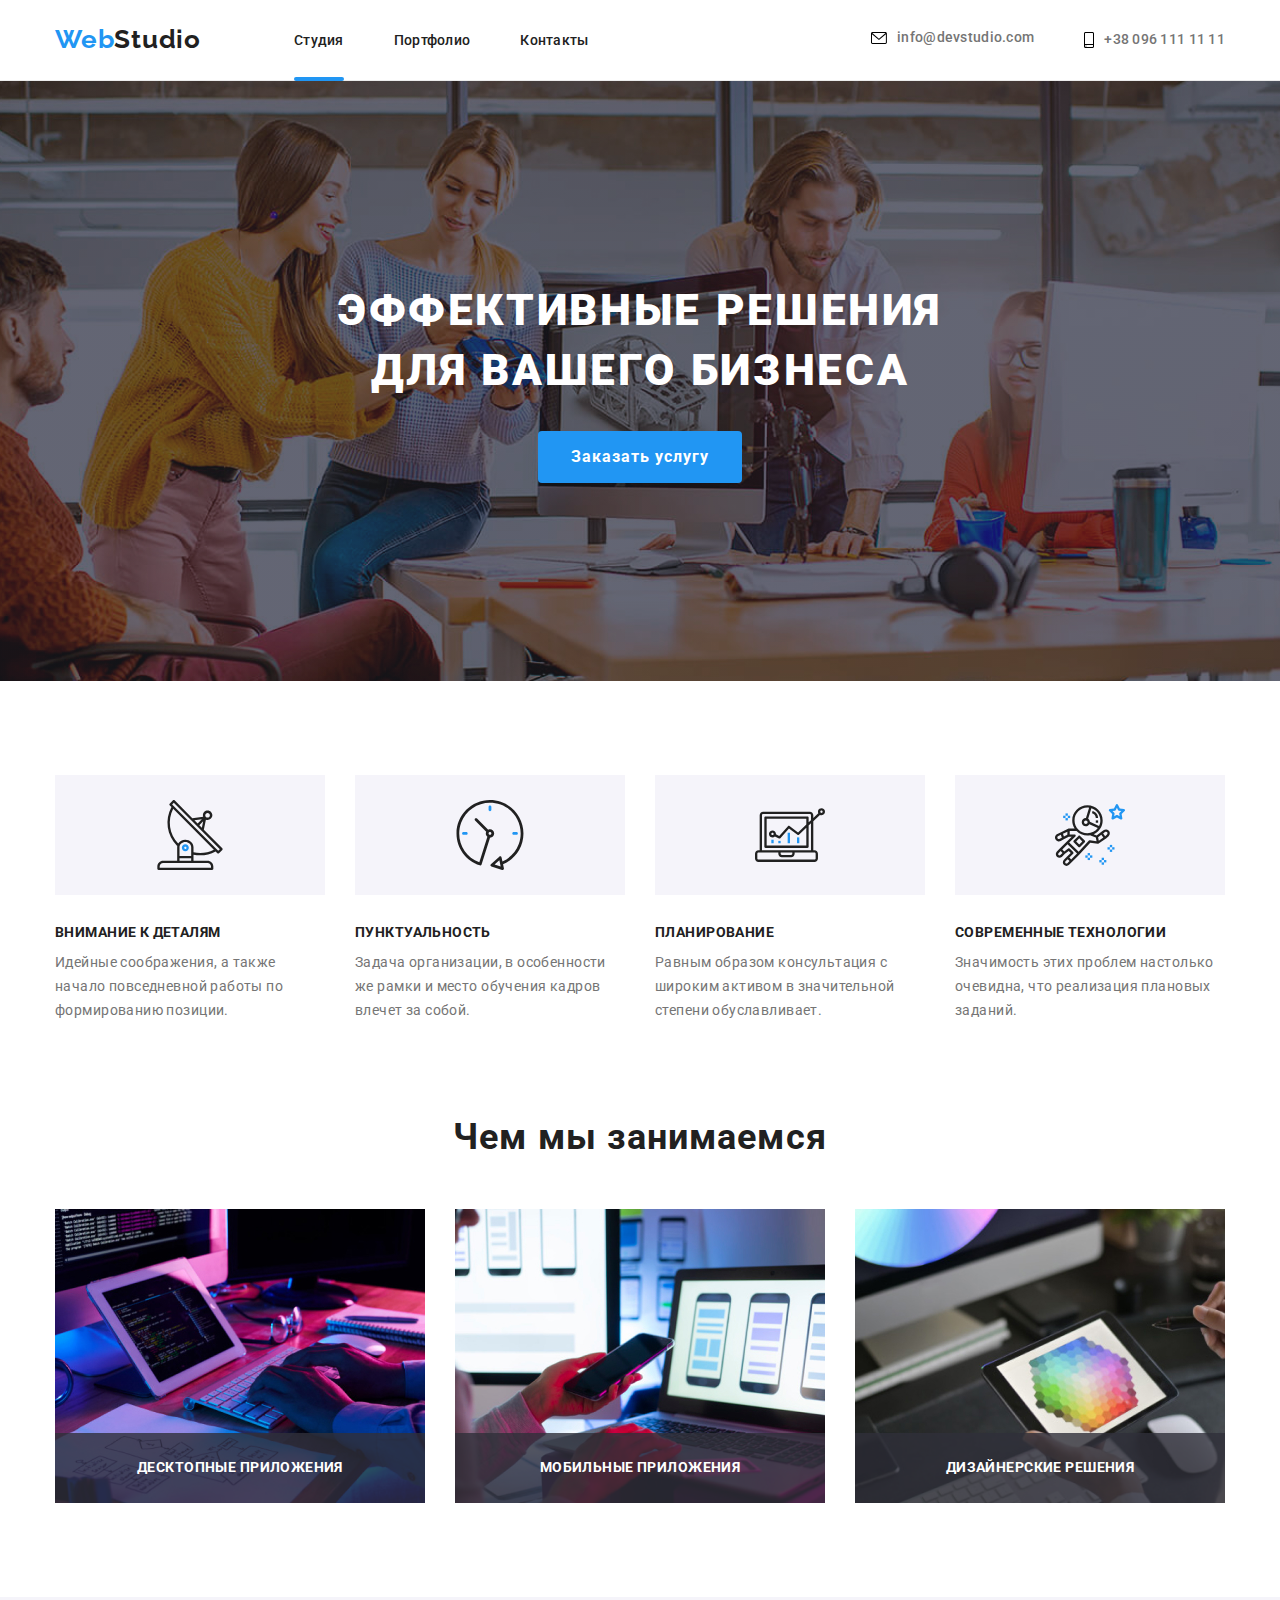
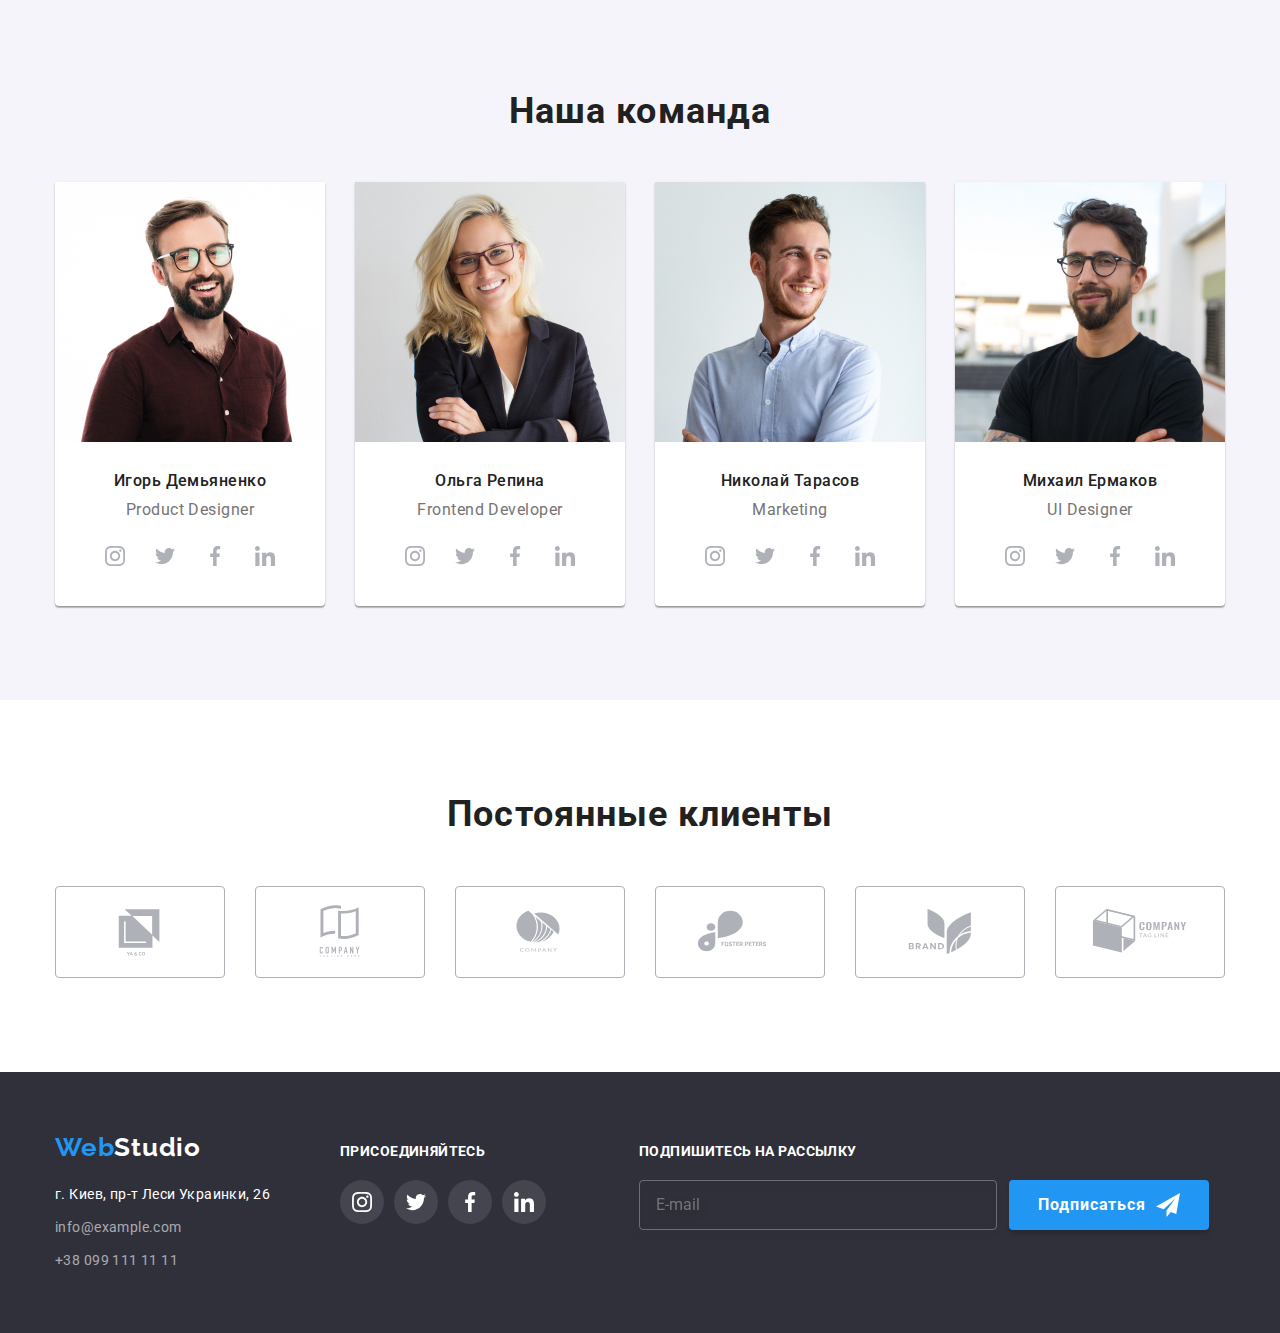
==== index.html @ 2f697191 "Add files via upload" ====
<!DOCTYPE html>
<html lang="ru">

<head>
    <meta charset="UTF-8">
    <title>Студия</title>
    <link rel="preconnect" href="https://fonts.googleapis.com">
    <link rel="preconnect" href="https://fonts.gstatic.com" crossorigin>
    <link
        href="https://fonts.googleapis.com/css2?family=Raleway:wght@700&family=Roboto:wght@400;500;700;900&display=swap"
        rel="stylesheet">
    <link rel="stylesheet" href="https://cdnjs.cloudflare.com/ajax/libs/modern-normalize/1.1.0/modern-normalize.css"
        integrity="sha512-Y0MM+V6ymRKN2zStTqzQ227DWhhp4Mzdo6gnlRnuaNCbc+YN/ZH0sBCLTM4M0oSy9c9VKiCvd4Jk44aCLrNS5Q=="
        crossorigin="anonymous" referrerpolicy="no-referrer" />
    <!-- <link rel="stylesheet" href="./css/styles.css"> -->
    <link rel="stylesheet" href="./css/main.min.css">
</head>

<body>
    <header class="header">
        <div class="container container-nav">
            <nav class="navigation">
                <a href="./index.html" lang="en" class="logo navigation__logo link"><span
                        class="logo">Web</span>Studio</a>
                <ul class="navigation__list list">
                    <li class="navigation__item"><a href="./index.html" class="navigation__link current link">Студия</a>
                    </li>
                    <li class="navigation__item"><a href="./portfolio.html" class="navigation__link link">Портфолио</a>
                    </li>
                    <li class="navigation__item"><a href="" class="navigation__link link">Контакты</a></li>
                </ul>
            </nav>
            <ul class="contacts  list">
                <li class="contacts__item"><a href="maito:info@devstudio.com" class="contacts__link link"> <svg
                            class="contacts__icon-svg" width="16" height="12">
                            <use href="./images/symbol-defs.svg#icon-envelope-hover"></use>
                        </svg>info@devstudio.com</a></li>
                <li class="contacts__item"><a href="tel:+380961111111" class="contacts__link link"> <svg
                            class="contacts__icon-svg" width="10" height="16">
                            <use href="./images/symbol-defs.svg#icon-smartphone"></use>
                        </svg>+38 096 111 11 11</a>
                </li>
            </ul>
        </div>
    </header>
    <main>
        <section class="hero">
            <div class="container">
                <h1 class="hero__title">Эффективные решения<br>для вашего бизнеса</h1>
                <button type="button" class="button hero__button" data-modal-open>Заказать услугу</button>
            </div>
        </section>

        <section class="advanteges">
            <div class="container">
                <ul class="advanteges__list list">
                    <li class="advanteges__item">
                        <div class="advanteges__logo logo"><svg class="advanteges-logo-svg" width="70" heigth="70">
                                <use href="./images/symbol-defs.svg#icon-antenna-1"></use>
                            </svg></div>
                        <h3 class="advanteges__title title">Внимание к деталям</h3>
                        <p class="advanteges__text text"> Идейные соображения, а также начало повседневной работы по
                            формированию
                            позиции.
                        </p>
                    </li>
                    <li class="advanteges-item">
                        <div class="advanteges__logo logo"><svg class="advanteges-logo-svg" width="70" heigth="70">
                                <use href="./images/symbol-defs.svg#icon-clock-1"></use>
                            </svg></div>
                        <h3 class="advanteges__title title">Пунктуальность</h3>
                        <p class="advanteges__text text"> Задача организации, в особенности же рамки и место обучения
                            кадров
                            влечет за собой.
                        </p>
                    </li>
                    <li class="advanteges__item">
                        <div class="advanteges__logo"><svg class="advanteges-logo-svg" width="70" heigth="70">
                                <use href="./images/symbol-defs.svg#icon-diagram-1"></use>
                            </svg></div>
                        <h3 class="advanteges__title title">Планирование</h3>
                        <p class="advanteges__text text"> Равным образом консультация с широким активом в значительной
                            степени
                            обуславливает.
                        </p>
                    </li>
                    <li class="advanteges__item">
                        <div class="advanteges__logo"><svg class="advanteges-logo-svg" width="70" heigth="70">
                                <use href="./images/symbol-defs.svg#icon-astronaut-1"></use>
                            </svg></div>
                        <h3 class="advanteges__title title">Современные технологии</h3>
                        <p class="advanteges__text text"> Значимость этих проблем настолько очевидна, что реализация
                            плановых
                            заданий.
                        </p>
                    </li>
                </ul>
            </div>
        </section>
        <section class="working">
            <div class="container">
                <h2 class="working__title">Чем мы занимаемся</h2>
                <ul class="working__list">
                    <li class="working__item list">
                        <div class="working__anim"><img src="./images/img1.jpg" alt="печать алгоритма" width="370">
                            <p class="working__text">ДЕСКТОПНЫЕ ПРИЛОЖЕНИЯ</p>
                        </div>
                    </li>
                    <li class="working__item list">
                        <div class="working__anim"><img src="./images/img2.jpg" alt="телефон и ноутбук" width="370">
                            <p class="working__text">МОБИЛЬНЫЕ ПРИЛОЖЕНИЯ</p>
                        </div>
                    </li>
                    <li class="working__item list">
                        <div class="working__anim"><img src="./images/img3.jpg" alt="галерея цветов на планшете"
                                width="370">
                            <p class="working__text">ДИЗАЙНЕРСКИЕ РЕШЕНИЯ</p>
                        </div>
                    </li>
                </ul>
            </div>
        </section>
        <section class="team">
            <div class="container">
                <h2 class="team__main">Наша команда</h2>
                <ul class="team__list list">
                    <li class="team__item">
                        <img src="./images/img4.jpg" alt="Игорь Демьяненко" width="270">
                        <div class="description">
                            <h3 class="description__title">Игорь Демьяненко</h3>
                            <p class="description__text">Product Designer</p>
                            <ul class="description__soc list">
                                <li class="description__item"><a href="" class="description__link link">
                                        <svg class="description__icon" width="20" height="20">
                                            <use href="./images/symbol-defs.svg#icon-instagram"></use>
                                        </svg>
                                    </a></li>
                                <li class="description__item"><a href="" class="description__link link">
                                        <svg class="description__icon" width="20" height="20">
                                            <use href="./images/symbol-defs.svg#icon-twitter">
                                            </use>
                                        </svg></a></li>
                                <li class="description__item"><a href="" class="description__link link">
                                        <svg class="description__icon" width="20" height="20">
                                            <use href="./images/symbol-defs.svg#icon-facebook">
                                            </use>
                                        </svg></a></li>
                                <li class="description__item"><a href="" class="description__link link">
                                        <svg class="description__icon" width="20" height="20">
                                            <use href="./images/symbol-defs.svg#icon-linkedin">
                                            </use>
                                        </svg></a></li>
                            </ul>
                        </div>
                    </li>
                    <li class="team__item">
                        <img src="./images/img5.jpg" alt="Ольга Репина" width="270">
                        <div class="description">
                            <h3 class="description__title">Ольга Репина</h3>
                            <p class="description__text">Frontend Developer</p>
                            <ul class="description__soc list">
                                <li class="description__item"><a href="" class="description__link link">
                                        <svg class="description__icon" width="20" height="20">
                                            <use href="./images/symbol-defs.svg#icon-instagram"></use>
                                        </svg>
                                    </a></li>
                                <li class="description__item"><a href="" class="description__link link">
                                        <svg class="description__icon" width="20" height="20">
                                            <use href="./images/symbol-defs.svg#icon-twitter">
                                            </use>
                                        </svg></a></li>
                                <li class="description__item"><a href="" class="description__link link">
                                        <svg class="description__icon" width="20" height="20">
                                            <use href="./images/symbol-defs.svg#icon-facebook">
                                            </use>
                                        </svg></a></li>
                                <li class="description__item"><a href="" class="description__link link">
                                        <svg class="description__icon" width="20" height="20">
                                            <use href="./images/symbol-defs.svg#icon-linkedin">
                                            </use>
                                        </svg></a></li>
                            </ul>
                        </div>
                    </li>
                    <li class="team__item">
                        <img src="./images/img6.jpg" alt="Николай Тарасов" width="270">
                        <div class="description">
                            <h3 class="description__title">Николай Тарасов</h3>
                            <p class="description__text">Marketing</p>
                            <ul class="description__soc list">
                                <li class="description__item"><a href="" class="description__link link">
                                        <svg class="description__icon" width="20" height="20">
                                            <use href="./images/symbol-defs.svg#icon-instagram"></use>
                                        </svg>
                                    </a></li>
                                <li class="description__item"><a href="" class="description__link link">
                                        <svg class="description__icon" width="20" height="20">
                                            <use href="./images/symbol-defs.svg#icon-twitter">
                                            </use>
                                        </svg></a></li>
                                <li class="description__item"><a href="" class="description__link link">
                                        <svg class="description__icon" width="20" height="20">
                                            <use href="./images/symbol-defs.svg#icon-facebook">
                                            </use>
                                        </svg></a></li>
                                <li class="description__item"><a href="" class="description__link link">
                                        <svg class="description__icon" width="20" height="20">
                                            <use href="./images/symbol-defs.svg#icon-linkedin">
                                            </use>
                                        </svg></a></li>
                            </ul>
                        </div>
                    </li>
                    <li class="team__item">
                        <img src="./images/img7.jpg" alt="Мизаил Ермаков" width="270">
                        <div class="description">
                            <h3 class="description__title">Михаил Ермаков</h3>
                            <p class="description__text">UI Designer</p>
                            <ul class="description__soc list">
                                <li class="description__item"><a href="" class="description__link link">
                                        <svg class="description__icon" width="20" height="20">
                                            <use href="./images/symbol-defs.svg#icon-instagram"></use>
                                        </svg>
                                    </a></li>
                                <li class="description__item"><a href="" class="description__link link">
                                        <svg class="description__icon" width="20" height="20">
                                            <use href="./images/symbol-defs.svg#icon-twitter">
                                            </use>
                                        </svg></a></li>
                                <li class="description__item"><a href="" class="description__link link">
                                        <svg class="description__icon" width="20" height="20">
                                            <use href="./images/symbol-defs.svg#icon-facebook">
                                            </use>
                                        </svg></a></li>
                                <li class="description__item"><a href="" class="description__link link">
                                        <svg class="description__icon" width="20" height="20">
                                            <use href="./images/symbol-defs.svg#icon-linkedin">
                                            </use>
                                        </svg></a></li>
                            </ul>
                    </li>
            </div>
            </ul>
            </div>
        </section>
        <section class="customers">
            <div class="container">
                <h2 class="customers-title">Постоянные клиенты</h2>
                <ul class="customers-list list">
                    <li class="customers-item"><a href="" class="customers-item-link link"><svg class="customers-logo"
                                width="106" height="60">
                                <use href="./images/symbol-defs.svg#icon-Logo-1"></use>
                            </svg> </a></li>
                    <li class="customers-item"><a href="" class="customers-item-link link"><svg class="customers-logo"
                                width="106" height="60">
                                <use href="./images/symbol-defs.svg#icon-Logo-2"></use>
                            </svg> </a></li>
                    <li class="customers-item"><a href="" class="customers-item-link link"><svg class="customers-logo"
                                width="106" height="60">
                                <use href="./images/symbol-defs.svg#icon-Logo-3"></use>
                            </svg> </a></li>
                    <li class="customers-item"><a href="" class="customers-item-link link"><svg class="customers-logo"
                                width="106" height="60">
                                <use href="./images/symbol-defs.svg#icon-Logo-4"></use>
                            </svg> </a></li>
                    <li class="customers-item"><a href="" class="customers-item-link link"><svg class="customers-logo"
                                width="106" height="60">
                                <use href="./images/symbol-defs.svg#icon-Logo-5"></use>
                            </svg> </a></li>
                    <li class="customers-item"><a href="" class="customers-item-link link"><svg class="customers-logo"
                                width="106" height="60">
                                <use href="./images/symbol-defs.svg#icon-Logo-6"></use>
                            </svg> </a></li>
                </ul>
            </div>

        </section>
    </main>

    <footer class="footer">
        <div class="container footer-display">
            <div><a href="./index.html" lang="en" class="footer-logo link"><span class="logo">Web</span>Studio</a>
                <address class="footer-adress">
                    <ul class="footer-list list">
                        <li class="footer-item">
                            <a href="https://goo.gl/maps/1Njmv294i6witmMh8" target="_blank" class="footer-map link">г.
                                Киев,
                                пр-т
                                Леси Украинки, 26</a>
                        </li>
                        <li class="footer-item">
                            <a href="maito:info@example.com" class="footer-link link">info@example.com</a>
                        </li>
                        <li class="footer-item">
                            <a href="tel:+380991111111" class="footer-link link">+38 099 111 11 11</a>
                        </li>
                    </ul>
                </address>
            </div>
            <div class="footer-join-soc">
                <h2 class="footer-title">ПРИСОЕДИНЯЙТЕСЬ</h2>
                <ul class="footer-soc list">
                    <li class="footer-soc-item"><a href="" class="footer-soc-link link">
                            <svg class="footer-soc-icon" width="20" height="20">
                                <use href="./images/symbol-defs.svg#icon-instagram"></use>
                            </svg>
                        </a></li>
                    <li class="footer-soc-item"><a href="" class="footer-soc-link link">
                            <svg class="footer-soc-icon" width="20" height="20">
                                <use href="./images/symbol-defs.svg#icon-twitter">
                                </use>
                            </svg></a></li>
                    <li class="footer-soc-item"><a href="" class="footer-soc-link link">
                            <svg class="footer-soc-icon" width="20" height="20">
                                <use href="./images/symbol-defs.svg#icon-facebook">
                                </use>
                            </svg></a></li>
                    <li class="footer-soc-item"><a href="" class="footer-soc-link link">
                            <svg class="footer-soc-icon" width="20" height="20">
                                <use href="./images/symbol-defs.svg#icon-linkedin">
                                </use>
                            </svg></a></li>
                </ul>
            </div>

            <div class="mailinglist">
                <h2 class="mailinglist-title">Подпишитесь на рассылку</h2>
                <div class="mailinglist-form"><input type="text" name="email" class="mailinglist-email"
                        placeholder="E-mail" placeholder>
                    <button type="button" class="button-signin">Подписаться<span
                            class="mailinglist-svg"></span></button>
                </div>
            </div>
        </div>
    </footer>
    <div class="backdrop is-hidden" data-modal>
        <div class="modal">
            <button type="button" class="modal-btn" data-modal-close><svg class="close-svg" wigth="11" height="11">
                    <use href="./images/symbol-defs.svg#icon-close-button-x"></use>
                </svg></button>
            <p class="modal-title">Оставьте свои данные, мы вам перезвоним</p>
            <form class="modal-form">
                <div class="form-field"><label for=""><span class="input-title">Имя</span>
                    </label>
                    <div class="input-wrap">
                        <input type="text" class="form-input" name="user-name" required>
                        <svg class="form-svg" width="18" height="18">
                            <use href="./images/symbol-defs.svg#icon-person-black-18dp-1"></use>
                        </svg>
                    </div>
                </div>
                <div class="form-field"><label for=""><span class="input-title">Телефон</span></label>
                    <div class="input-wrap"><input type="tel" class="form-input" name="user-tel" required>
                        <svg class="form-svg" width="18" height="18">
                            <use href="./images/symbol-defs.svg#icon-phone-black-18dp-1"></use>
                        </svg>
                    </div>
                </div>
                <div class="form-field"><label for=""><span class="input-title">Почта</span></label>
                    <div class="input-wrap">
                        <input type="email" class="form-input" name="user-email" required>
                        <svg class="form-svg" width="18" height="18">
                            <use href="./images/symbol-defs.svg#icon-email-black-18dp-1"></use>
                        </svg>
                    </div>
                </div>
                <div class="form-field">
                    <label for="user-comment"><span class="input-title">Комментарии</span></label>
                    <textarea name="user-comment" id="user-comment" rows="5" class="modal-comment"
                        placeholder="Введите текст"></textarea>
                </div>
                <div class="form-field">
                    <input type="checkbox" name="user-policy" value="true" class="form-policy visually-hidden"
                        id="user-policy">
                    <label for="user-policy" class="check-text">
                        <span><svg class="policy-svg" width="11" height="8">
                                <use href="./images/symbol-defs.svg#icon-Vector-1"></use>
                            </svg></span>
                        Соглашаюсь с рассылкой и принимаю <a href="" class="policy-link">Условия договора </a>

                    </label>

                </div>
                <button type="submit" class="button-send">Отправить</button>
            </form>
        </div>
    </div>
    <script src="./js/modal.js"></script>
</body>

</html>
---- css/main.min.css ----
:root{--primary-text-color: #757575;--title-text-color: #212121;--accent-text-color: #2196F3}*{box-sizing:border-box}h1,h2,h3,h4,h5,h6,ul,li,p{margin:0;padding-left:0}img{max-width:100%;display:block}body{color:var(--primary-text-color);background-color:#fff;font-family:"Roboto",sans-serif}.container{width:100%;margin-right:auto;margin-left:auto;padding-left:15px;padding-right:15px}@media screen and (min-width: 480px){.container{width:480px}}@media screen and (min-width: 768px){.container{width:768px}}@media screen and (min-width: 1200px){.container{width:1200px}}.container-nav{display:flex;align-items:center;height:80px}.visually-hidden{position:absolute;white-space:nowrap;width:1px;height:1px;overflow:hidden;border:0;padding:0;clip:rect(0 0 0 0);-webkit-clip-path:inset(50%);clip-path:inset(50%);margin:-1px}.list{list-style:none}.link{text-decoration:none}.logo{color:var(--accent-text-color)}.header{border-bottom:1px solid #ececec}.navigation{display:flex}.navigation__logo{color:var(--title-text-color);font-family:"Raleway";font-style:normal;font-weight:700;font-size:26px;line-height:1,19;letter-spacing:.03em;margin-right:93px}.navigation__list{display:flex;align-items:center;gap:50px}.navigation__link{color:var(--title-text-color);font-style:"Roboto";font-weight:500;font-size:14px;line-height:1.14;letter-spacing:.02em;transition:color 250ms cubic-bezier(0.4, 0, 0.2, 1);position:relative}.navigation__link::after{content:"";position:absolute;width:100%;height:4px;border-radius:2px;background-color:var(--accent-text-color);top:45px;display:block;opacity:0}.navigation__link.current::after{content:"";position:absolute;width:100%;height:4px;border-radius:2px;background-color:var(--accent-text-color);top:45px;display:block;opacity:1}.navigation__link:hover::after{opacity:1}.navigation__link:hover,.navigation__link:focus{color:var(--accent-text-color)}.contacts__link{color:var(--primary-text-color);font-weight:500;font-size:14px;line-height:1.14px;letter-spacing:.02em;display:flex;align-items:center;transition:color 250ms cubic-bezier(0.4, 0, 0.2, 1)}.contacts__link:hover,.contacts__link:focus{color:var(--accent-text-color)}.contacts__link:hover .contacts__icon-svg,.contacts__link:focus .contacts__icon-svg{fill:var(--accent-text-color)}.contacts{display:flex;margin-left:auto;gap:50px}.contacts__icon-svg{margin-right:10px;transition:fill 250ms cubic-bezier(0.4, 0, 0.2, 1)}.contacts__icon-svg:hover,.contacts__icon-svg:focus{fill:var(--accent-text-color)}.hero{background-color:#2f303a;height:600px;padding-top:200px;background-image:linear-gradient(rgba(47, 48, 58, 0.4), rgba(47, 48, 58, 0.4)),url(../images/hero-bg.jpg);background-repeat:no-repeat;background-position:center;background-size:cover;max-width:1600px;margin:0 auto}.hero__title{color:#fff;font-weight:900;font-size:44px;line-height:1.36;text-align:center;letter-spacing:.06em;text-transform:uppercase}.hero__button{font-family:"Roboto";cursor:pointer;color:#fff;background-color:var(--accent-text-color);font-weight:700;font-size:16px;line-height:1.88;text-align:center;letter-spacing:.06em;padding:10px 32px;border-radius:4px;border:1px solid rgba(0,0,0,0);margin-top:30px;margin-left:auto;margin-right:auto;display:block}.advanteges{padding-top:94px;padding-bottom:94px}.advanteges__item{width:270px}.advanteges__logo{width:270px;height:120px;background-color:#f5f4fa;display:flex;justify-content:center;margin-bottom:30px}.advanteges__list{display:flex;gap:30px}.advanteges__title{color:var(--title-text-color);font-weight:700;font-size:14px;line-height:1.14;letter-spacing:.03em;text-transform:uppercase;margin-bottom:10px}.advanteges__text{font-size:14px;line-height:1.71;letter-spacing:.03em}.working{padding-bottom:94px}.working__anim{position:relative}.working__list{display:flex;justify-content:space-between}.working__text{display:flex;align-items:center;justify-content:center;width:370px;height:70px;position:absolute;bottom:0;left:0;color:#fff;font-weight:700;font-size:14px;line-height:1.14;text-align:center;letter-spacing:.03em;text-transform:uppercase;background-color:rgba(47,48,58,.8);transition:box-shadow 250ms cubic-bezier(0.4, 0, 0.2, 1)}.working__text:hover{box-shadow:0px 4px 4px rgba(0,0,0,.25)}.team{background-color:#f5f4fa;padding-top:94px;padding-bottom:94px}.team__list{display:flex;gap:30px}.team__item{background-color:#fff;text-align:center;box-shadow:0px 1px 3px rgba(0,0,0,.12),0px 1px 1px rgba(0,0,0,.14),0px 2px 1px rgba(0,0,0,.2);border-radius:0px 0px 4px 4px}.description{padding-top:30px;padding-bottom:30px;border-radius:0px 0px 4px 4px}.description__title{color:var(--title-text-color);font-weight:500;font-size:16px;line-height:1.18;letter-spacing:.03em;margin-bottom:10px}.description__text{color:var(--primary-text-color);font-size:16px;line-height:1.18;letter-spacing:.03em;margin-bottom:16px}.description__soc{display:flex;justify-content:center;gap:10px}.description__icon{fill:#afb1b8;transition:fill 250ms cubic-bezier(0.4, 0, 0.2, 1)}.description__link{width:40px;height:40px;border-radius:50%;background-color:#fff;display:flex;align-items:center;justify-content:center;transition:background-color 250ms cubic-bezier(0.4, 0, 0.2, 1)}.description__link:hover,.description__link:focus{background-color:var(--accent-text-color)}.team__main,.working__title{color:var(--title-text-color);font-weight:700;font-size:36px;line-height:1.16;letter-spacing:.03em;margin-bottom:50px;text-align:center}.description__link:hover .description__icon,.description__link:focus .description__icon{fill:#fff}.customers{padding-top:94px}.customers-title{margin-bottom:50px;text-align:center;font-weight:700;font-size:36px;line-height:1.16;text-align:center;letter-spacing:.03em;color:var(--title-text-color)}.customers-list{display:flex;justify-content:center;gap:30px;margin-bottom:94px}.customers-item-link{display:flex;width:170px;height:92px;border:1px solid #afb1b8;border-radius:4px;justify-content:center;align-items:center;transition:border 250ms cubic-bezier(0.4, 0, 0.2, 1)}.customers-item-link:hover,.customers-item-link :focus{border:1px solid var(--accent-text-color)}.customers-item-link:focus .customers-logo,.customers-item-link:hover .customers-logo{fill:var(--accent-text-color)}.customers-logo{fill:#afb1b8;transition:fill 250ms cubic-bezier(0.4, 0, 0.2, 1)}.portfolio{padding-top:94px;padding-bottom:94px}.portfolio-list{justify-content:center;display:flex;gap:8px}.portfolio-title{color:var(--title-text-color);font-weight:700;font-size:18px;line-height:2;letter-spacing:.06em;margin-bottom:4px}.portfolio-text{color:var(--primary-text-color);font-size:16px;line-height:1.88;letter-spacing:.03em}.portfolio-imj-wrap{position:relative;overflow:hidden}.portfolio-imj-text{padding:63px 24px 63px 24px;position:absolute;top:0;left:0;font-weight:400;font-size:18px;line-height:1.56;letter-spacing:.03em;color:#fff;background-color:rgba(33,150,243,.9);transform:translateY(100%);transition:250ms cubic-bezier(0.4, 0, 0.2, 1)}.portfolio-btn{cursor:pointer;color:var(--title-text-color);background-color:#f5f4fa;font-weight:500;font-size:16px;line-height:1.62;text-align:center;letter-spacing:.03em;font-family:inherit;padding-top:6px;padding-bottom:6px;padding-left:22px;padding-right:22px;border:0;border-radius:4px;transition:background-color 250ms cubic-bezier(0.4, 0, 0.2, 1),box-shadow 250ms cubic-bezier(0.4, 0, 0.2, 1),color 250ms cubic-bezier(0.4, 0, 0.2, 1)}.portfolio-btn:hover,.portfolio-btn:focus{color:#fff;background-color:var(--accent-text-color);box-shadow:0px 3px 1px rgba(0,0,0,.1),0px 1px 2px rgba(0,0,0,.08),0px 2px 2px rgba(0,0,0,.12)}.projects{margin-top:50px}.portfolio-projeсts{display:flex;flex-wrap:wrap;gap:30px}.portfolio-projeсts-item{width:370px;transition:box-shadow 250ms cubic-bezier(0.4, 0, 0.2, 1)}.portfolio-projeсts-item:hover,.portfolio-projeсts-item:focus{box-shadow:0px 1px 1px rgba(0,0,0,.12),0px 4px 4px rgba(0,0,0,.06),1px 4px 6px rgba(0,0,0,.16)}.portfolio-projeсts-description{padding-top:20px;padding-bottom:20px;padding-left:24px;border:1px solid #eee}.portfolio-projects-item:hover .portfolio-imj-text{transform:translateY(0%)}.footer{background-color:#2f303a;padding-top:60px;padding-bottom:60px}.footer-display{display:flex}.footer-logo{color:#fff;font-family:"Raleway";font-style:normal;font-weight:700;font-size:26px;line-height:31px;letter-spacing:.03em}.footer-adress{margin-top:20px}.footer-item{margin-top:9px}.footer-map,.footer-link{color:#fff;font-weight:400;font-size:14px;line-height:1.71;letter-spacing:.03em;font-style:normal;transition:color 250ms cubic-bezier(0.4, 0, 0.2, 1)}.footer-link{color:rgba(255,255,255,.6)}.footer-link:hover,.footer-link:focus{color:var(--accent-text-color)}.footer-map:hover,.footer-map:focus{color:var(--accent-text-color)}.footer-join-soc{margin-left:70px;margin-top:12px}.footer-title,.footer .mailinglist-title{color:#fff;margin-bottom:20px;font-weight:700;font-size:14px;line-height:1.14;letter-spacing:.03em;text-transform:uppercase}.footer-soc{display:flex;justify-content:center;align-items:center;gap:10px}.footer-soc-link{height:44px;width:44px;border-radius:50%;background-color:rgba(255,255,255,.1);display:flex;justify-content:center;align-items:center;transition:background-color 250ms cubic-bezier(0.4, 0, 0.2, 1)}.footer-soc-link:hover,.footer-soc-link:focus{background-color:var(--accent-text-color)}.footer-soc-icon{fill:#fff}.mailinglist{margin-left:93px;margin-top:12px}.mailinglist-email{width:358px;height:50px;border:1px solid rgba(255,255,255,.3);filter:drop-shadow(0px 4px 4px rgba(0, 0, 0, 0.15));border-radius:4px;background-color:rgba(0,0,0,0);color:#fff;padding-left:16px}.mailinglist-email::-moz-placeholder{padding:0}.mailinglist-email:-ms-input-placeholder{padding:0}.mailinglist-email::placeholder{padding:0}.mailinglist-form{display:flex}.mailinglist-svg{background-image:url(../images/icon\ send.svg);width:24px;height:24px}.button-signin{margin-left:12px;width:200px;height:50px;background-color:var(--accent-text-color);font-weight:700;font-size:16px;line-height:1.88;letter-spacing:.06em;color:#fff;box-shadow:0px 4px 4px rgba(0,0,0,.15);border-radius:4px;border:none;display:flex;justify-content:center;gap:10px;align-items:center;cursor:pointer}.backdrop{background-color:rgba(0,0,0,.2);width:100%;height:100%;position:fixed;top:0;left:0;opacity:1;transition:opacity 250ms cubic-bezier(0.4, 0, 0.2, 1),visibility 250ms}.backdrop.is-hidden{opacity:0;visibility:hidden;pointer-events:none}.backdrop.is-hidden.modal{transform:translate(-50%, -50%) scale(0)}.modal{position:absolute;width:528px;height:581px;top:50%;left:50%;background-color:#fff;transform:translate(-50%, -50%) scale(1);transition:scale 250ms cubic-bezier(0.4, 0, 0.2, 1);box-shadow:0px 1px 3px rgba(0,0,0,.12),0px 1px 1px rgba(0,0,0,.14),0px 2px 1px rgba(0,0,0,.2);border-radius:4px;padding:40px}.modal-btn{display:flex;width:30px;height:30px;border-radius:50%;justify-content:center;align-items:center;border:1px solid rgba(0,0,0,.1);background-color:#fff;position:absolute;top:8px;right:8px;cursor:pointer;font-family:"Roboto"}.modal-title{font-weight:700;font-size:20px;line-height:1.15;text-align:center;letter-spacing:.03em;color:#212121;margin-bottom:12px}.form-field{position:relative;margin-bottom:10px}.input-title{font-weight:400;font-size:12px;line-height:1.16;letter-spacing:.01em;color:#757575;display:block;margin-bottom:4px}.form-input{width:100%;height:40px;border:1px solid rgba(33,33,33,.2);border-radius:4px;padding-left:42px;outline:none}.form-input:focus{border-color:var(--accent-text-color)}.form-input:focus+.form-svg{fill:#2196f3}.form-svg{position:absolute;left:12px;top:50%}.modal-comment{width:100%;height:120px;border:1px solid rgba(33,33,33,.2);border-radius:4px;resize:none;font-weight:400;font-size:12px;line-height:1.16;letter-spacing:.01em;color:var(--primary-text-color);padding:12px;outline:none}.modal-comment:focus{border-color:var(--accent-text-color)}.modal-comment::-moz-placeholder{font-weight:400;font-size:12px;line-height:1.16;letter-spacing:.01em;color:rgba(117,117,117,.5)}.modal-comment:-ms-input-placeholder{font-weight:400;font-size:12px;line-height:1.16;letter-spacing:.01em;color:rgba(117,117,117,.5)}.modal-comment::placeholder{font-weight:400;font-size:12px;line-height:1.16;letter-spacing:.01em;color:rgba(117,117,117,.5)}.button-send{margin-left:auto;margin-right:auto;margin-top:30px;display:block;width:200px;height:50px;color:#fff;background-color:var(--accent-text-color);box-shadow:0px 4px 4px rgba(0,0,0,.15);border-radius:4px;border:none;cursor:pointer;font-family:"Roboto";font-weight:700;font-size:16px;line-height:1.88;letter-spacing:.06em}.policy-svg{fill:rgba(0,0,0,0)}.form-policy:checked+.check-text span{background-color:var(--accent-text-color);border-color:var(--accent-text-color)}.form-policy:checked+.check-text .policy-svg{fill:#fff}.check-text{font-weight:400;font-size:14px;line-height:1.71;letter-spacing:.03em;color:#757575;display:flex;align-items:center}.check-text span{width:16px;height:15px;border:2px solid #212121;border-radius:3px;margin-left:5px;display:flex;align-items:center;justify-content:center;transition:background-color 250ms cubic-bezier(0.4, 0, 0.2, 1),border-color 250ms cubic-bezier(0.4, 0, 0.2, 1);margin-right:7px}.policy-link{color:var(--accent-text-color);margin-left:3px}/*# sourceMappingURL=main.min.css.map */
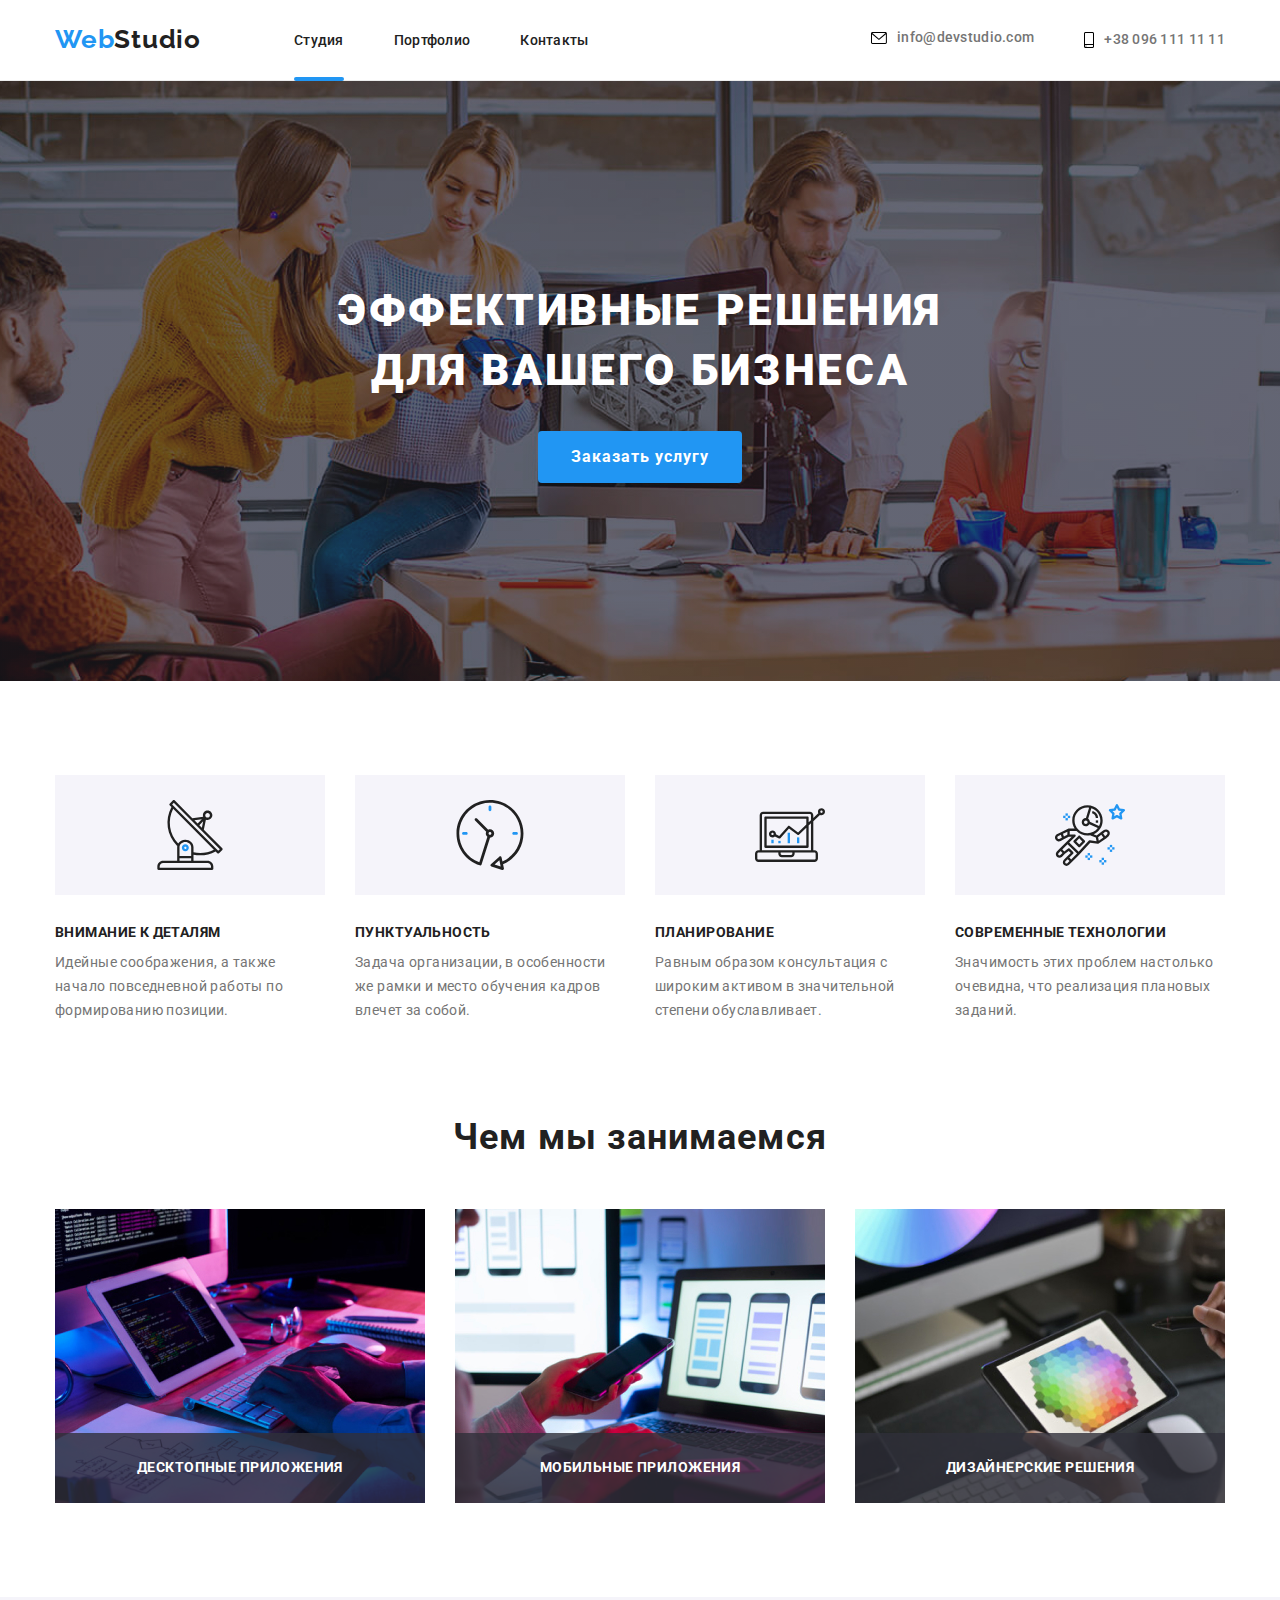
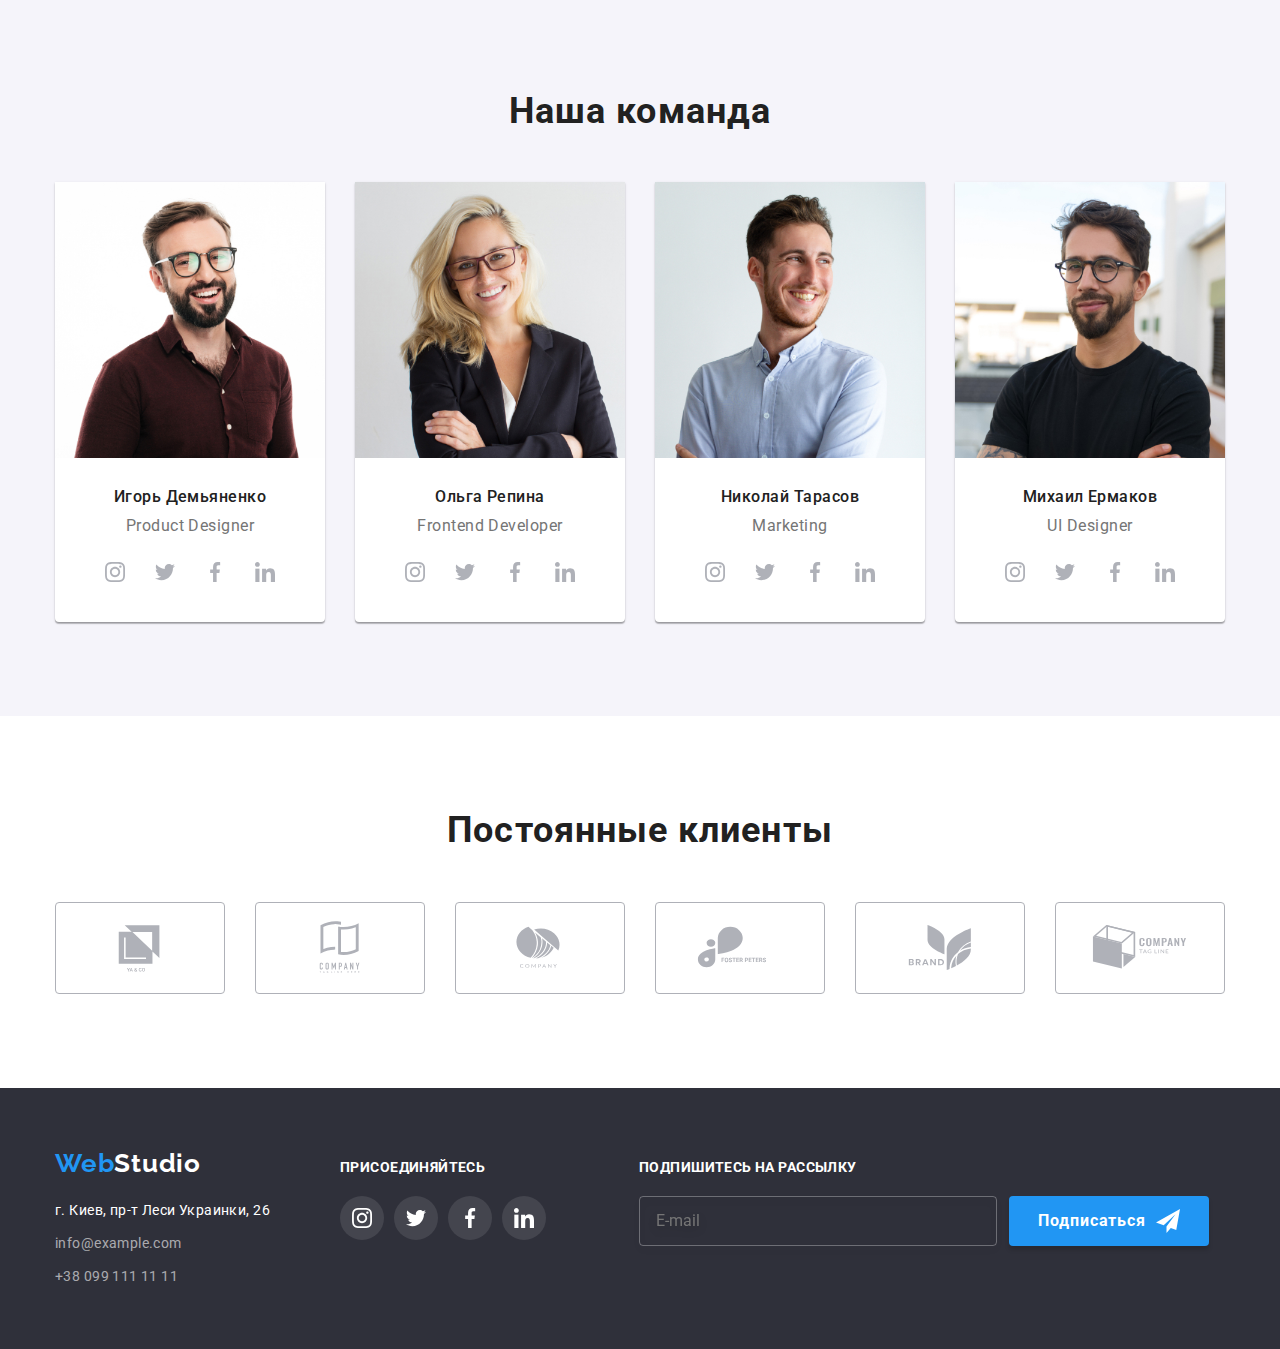
==== commit 8557ad58: "адаптив команда" ====
--- a/index.html
+++ b/index.html
@@ -3,6 +3,7 @@
 
 <head>
     <meta charset="UTF-8">
+    <meta name="viewport" content="width=device-width, initial-scale=1">
     <title>Студия</title>
     <link rel="preconnect" href="https://fonts.googleapis.com">
     <link rel="preconnect" href="https://fonts.gstatic.com" crossorigin>
@@ -64,7 +65,7 @@
                             позиции.
                         </p>
                     </li>
-                    <li class="advanteges-item">
+                    <li class="advanteges__item">
                         <div class="advanteges__logo logo"><svg class="advanteges-logo-svg" width="70" heigth="70">
                                 <use href="./images/symbol-defs.svg#icon-clock-1"></use>
                             </svg></div>
@@ -125,7 +126,7 @@
                 <h2 class="team__main">Наша команда</h2>
                 <ul class="team__list list">
                     <li class="team__item">
-                        <img src="./images/img4.jpg" alt="Игорь Демьяненко" width="270">
+                        <img src="./images/ihor-mobile.jpg" alt="Игорь Демьяненко">
                         <div class="description">
                             <h3 class="description__title">Игорь Демьяненко</h3>
                             <p class="description__text">Product Designer</p>
@@ -154,7 +155,7 @@
                         </div>
                     </li>
                     <li class="team__item">
-                        <img src="./images/img5.jpg" alt="Ольга Репина" width="270">
+                        <img src="./images/olha-mobile.jpg" alt="Ольга Репина">
                         <div class="description">
                             <h3 class="description__title">Ольга Репина</h3>
                             <p class="description__text">Frontend Developer</p>
@@ -183,7 +184,7 @@
                         </div>
                     </li>
                     <li class="team__item">
-                        <img src="./images/img6.jpg" alt="Николай Тарасов" width="270">
+                        <img src="./images/kolya-mobile.jpg" alt="Николай Тарасов">
                         <div class="description">
                             <h3 class="description__title">Николай Тарасов</h3>
                             <p class="description__text">Marketing</p>
@@ -212,7 +213,7 @@
                         </div>
                     </li>
                     <li class="team__item">
-                        <img src="./images/img7.jpg" alt="Мизаил Ермаков" width="270">
+                        <img src="./images/misha-mobile.jpg" alt="Михаил Ермаков">
                         <div class="description">
                             <h3 class="description__title">Михаил Ермаков</h3>
                             <p class="description__text">UI Designer</p>
--- a/css/main.min.css
+++ b/css/main.min.css
@@ -1 +1 @@
-:root{--primary-text-color: #757575;--title-text-color: #212121;--accent-text-color: #2196F3}*{box-sizing:border-box}h1,h2,h3,h4,h5,h6,ul,li,p{margin:0;padding-left:0}img{max-width:100%;display:block}body{color:var(--primary-text-color);background-color:#fff;font-family:"Roboto",sans-serif}.container{width:100%;margin-right:auto;margin-left:auto;padding-left:15px;padding-right:15px}@media screen and (min-width: 480px){.container{width:480px}}@media screen and (min-width: 768px){.container{width:768px}}@media screen and (min-width: 1200px){.container{width:1200px}}.container-nav{display:flex;align-items:center;height:80px}.visually-hidden{position:absolute;white-space:nowrap;width:1px;height:1px;overflow:hidden;border:0;padding:0;clip:rect(0 0 0 0);-webkit-clip-path:inset(50%);clip-path:inset(50%);margin:-1px}.list{list-style:none}.link{text-decoration:none}.logo{color:var(--accent-text-color)}.header{border-bottom:1px solid #ececec}.navigation{display:flex}.navigation__logo{color:var(--title-text-color);font-family:"Raleway";font-style:normal;font-weight:700;font-size:26px;line-height:1,19;letter-spacing:.03em;margin-right:93px}.navigation__list{display:flex;align-items:center;gap:50px}.navigation__link{color:var(--title-text-color);font-style:"Roboto";font-weight:500;font-size:14px;line-height:1.14;letter-spacing:.02em;transition:color 250ms cubic-bezier(0.4, 0, 0.2, 1);position:relative}.navigation__link::after{content:"";position:absolute;width:100%;height:4px;border-radius:2px;background-color:var(--accent-text-color);top:45px;display:block;opacity:0}.navigation__link.current::after{content:"";position:absolute;width:100%;height:4px;border-radius:2px;background-color:var(--accent-text-color);top:45px;display:block;opacity:1}.navigation__link:hover::after{opacity:1}.navigation__link:hover,.navigation__link:focus{color:var(--accent-text-color)}.contacts__link{color:var(--primary-text-color);font-weight:500;font-size:14px;line-height:1.14px;letter-spacing:.02em;display:flex;align-items:center;transition:color 250ms cubic-bezier(0.4, 0, 0.2, 1)}.contacts__link:hover,.contacts__link:focus{color:var(--accent-text-color)}.contacts__link:hover .contacts__icon-svg,.contacts__link:focus .contacts__icon-svg{fill:var(--accent-text-color)}.contacts{display:flex;margin-left:auto;gap:50px}.contacts__icon-svg{margin-right:10px;transition:fill 250ms cubic-bezier(0.4, 0, 0.2, 1)}.contacts__icon-svg:hover,.contacts__icon-svg:focus{fill:var(--accent-text-color)}.hero{background-color:#2f303a;height:600px;padding-top:200px;background-image:linear-gradient(rgba(47, 48, 58, 0.4), rgba(47, 48, 58, 0.4)),url(../images/hero-bg.jpg);background-repeat:no-repeat;background-position:center;background-size:cover;max-width:1600px;margin:0 auto}.hero__title{color:#fff;font-weight:900;font-size:44px;line-height:1.36;text-align:center;letter-spacing:.06em;text-transform:uppercase}.hero__button{font-family:"Roboto";cursor:pointer;color:#fff;background-color:var(--accent-text-color);font-weight:700;font-size:16px;line-height:1.88;text-align:center;letter-spacing:.06em;padding:10px 32px;border-radius:4px;border:1px solid rgba(0,0,0,0);margin-top:30px;margin-left:auto;margin-right:auto;display:block}.advanteges{padding-top:94px;padding-bottom:94px}.advanteges__item{width:270px}.advanteges__logo{width:270px;height:120px;background-color:#f5f4fa;display:flex;justify-content:center;margin-bottom:30px}.advanteges__list{display:flex;gap:30px}.advanteges__title{color:var(--title-text-color);font-weight:700;font-size:14px;line-height:1.14;letter-spacing:.03em;text-transform:uppercase;margin-bottom:10px}.advanteges__text{font-size:14px;line-height:1.71;letter-spacing:.03em}.working{padding-bottom:94px}.working__anim{position:relative}.working__list{display:flex;justify-content:space-between}.working__text{display:flex;align-items:center;justify-content:center;width:370px;height:70px;position:absolute;bottom:0;left:0;color:#fff;font-weight:700;font-size:14px;line-height:1.14;text-align:center;letter-spacing:.03em;text-transform:uppercase;background-color:rgba(47,48,58,.8);transition:box-shadow 250ms cubic-bezier(0.4, 0, 0.2, 1)}.working__text:hover{box-shadow:0px 4px 4px rgba(0,0,0,.25)}.team{background-color:#f5f4fa;padding-top:94px;padding-bottom:94px}.team__list{display:flex;gap:30px}.team__item{background-color:#fff;text-align:center;box-shadow:0px 1px 3px rgba(0,0,0,.12),0px 1px 1px rgba(0,0,0,.14),0px 2px 1px rgba(0,0,0,.2);border-radius:0px 0px 4px 4px}.description{padding-top:30px;padding-bottom:30px;border-radius:0px 0px 4px 4px}.description__title{color:var(--title-text-color);font-weight:500;font-size:16px;line-height:1.18;letter-spacing:.03em;margin-bottom:10px}.description__text{color:var(--primary-text-color);font-size:16px;line-height:1.18;letter-spacing:.03em;margin-bottom:16px}.description__soc{display:flex;justify-content:center;gap:10px}.description__icon{fill:#afb1b8;transition:fill 250ms cubic-bezier(0.4, 0, 0.2, 1)}.description__link{width:40px;height:40px;border-radius:50%;background-color:#fff;display:flex;align-items:center;justify-content:center;transition:background-color 250ms cubic-bezier(0.4, 0, 0.2, 1)}.description__link:hover,.description__link:focus{background-color:var(--accent-text-color)}.team__main,.working__title{color:var(--title-text-color);font-weight:700;font-size:36px;line-height:1.16;letter-spacing:.03em;margin-bottom:50px;text-align:center}.description__link:hover .description__icon,.description__link:focus .description__icon{fill:#fff}.customers{padding-top:94px}.customers-title{margin-bottom:50px;text-align:center;font-weight:700;font-size:36px;line-height:1.16;text-align:center;letter-spacing:.03em;color:var(--title-text-color)}.customers-list{display:flex;justify-content:center;gap:30px;margin-bottom:94px}.customers-item-link{display:flex;width:170px;height:92px;border:1px solid #afb1b8;border-radius:4px;justify-content:center;align-items:center;transition:border 250ms cubic-bezier(0.4, 0, 0.2, 1)}.customers-item-link:hover,.customers-item-link :focus{border:1px solid var(--accent-text-color)}.customers-item-link:focus .customers-logo,.customers-item-link:hover .customers-logo{fill:var(--accent-text-color)}.customers-logo{fill:#afb1b8;transition:fill 250ms cubic-bezier(0.4, 0, 0.2, 1)}.portfolio{padding-top:94px;padding-bottom:94px}.portfolio-list{justify-content:center;display:flex;gap:8px}.portfolio-title{color:var(--title-text-color);font-weight:700;font-size:18px;line-height:2;letter-spacing:.06em;margin-bottom:4px}.portfolio-text{color:var(--primary-text-color);font-size:16px;line-height:1.88;letter-spacing:.03em}.portfolio-imj-wrap{position:relative;overflow:hidden}.portfolio-imj-text{padding:63px 24px 63px 24px;position:absolute;top:0;left:0;font-weight:400;font-size:18px;line-height:1.56;letter-spacing:.03em;color:#fff;background-color:rgba(33,150,243,.9);transform:translateY(100%);transition:250ms cubic-bezier(0.4, 0, 0.2, 1)}.portfolio-btn{cursor:pointer;color:var(--title-text-color);background-color:#f5f4fa;font-weight:500;font-size:16px;line-height:1.62;text-align:center;letter-spacing:.03em;font-family:inherit;padding-top:6px;padding-bottom:6px;padding-left:22px;padding-right:22px;border:0;border-radius:4px;transition:background-color 250ms cubic-bezier(0.4, 0, 0.2, 1),box-shadow 250ms cubic-bezier(0.4, 0, 0.2, 1),color 250ms cubic-bezier(0.4, 0, 0.2, 1)}.portfolio-btn:hover,.portfolio-btn:focus{color:#fff;background-color:var(--accent-text-color);box-shadow:0px 3px 1px rgba(0,0,0,.1),0px 1px 2px rgba(0,0,0,.08),0px 2px 2px rgba(0,0,0,.12)}.projects{margin-top:50px}.portfolio-projeсts{display:flex;flex-wrap:wrap;gap:30px}.portfolio-projeсts-item{width:370px;transition:box-shadow 250ms cubic-bezier(0.4, 0, 0.2, 1)}.portfolio-projeсts-item:hover,.portfolio-projeсts-item:focus{box-shadow:0px 1px 1px rgba(0,0,0,.12),0px 4px 4px rgba(0,0,0,.06),1px 4px 6px rgba(0,0,0,.16)}.portfolio-projeсts-description{padding-top:20px;padding-bottom:20px;padding-left:24px;border:1px solid #eee}.portfolio-projects-item:hover .portfolio-imj-text{transform:translateY(0%)}.footer{background-color:#2f303a;padding-top:60px;padding-bottom:60px}.footer-display{display:flex}.footer-logo{color:#fff;font-family:"Raleway";font-style:normal;font-weight:700;font-size:26px;line-height:31px;letter-spacing:.03em}.footer-adress{margin-top:20px}.footer-item{margin-top:9px}.footer-map,.footer-link{color:#fff;font-weight:400;font-size:14px;line-height:1.71;letter-spacing:.03em;font-style:normal;transition:color 250ms cubic-bezier(0.4, 0, 0.2, 1)}.footer-link{color:rgba(255,255,255,.6)}.footer-link:hover,.footer-link:focus{color:var(--accent-text-color)}.footer-map:hover,.footer-map:focus{color:var(--accent-text-color)}.footer-join-soc{margin-left:70px;margin-top:12px}.footer-title,.footer .mailinglist-title{color:#fff;margin-bottom:20px;font-weight:700;font-size:14px;line-height:1.14;letter-spacing:.03em;text-transform:uppercase}.footer-soc{display:flex;justify-content:center;align-items:center;gap:10px}.footer-soc-link{height:44px;width:44px;border-radius:50%;background-color:rgba(255,255,255,.1);display:flex;justify-content:center;align-items:center;transition:background-color 250ms cubic-bezier(0.4, 0, 0.2, 1)}.footer-soc-link:hover,.footer-soc-link:focus{background-color:var(--accent-text-color)}.footer-soc-icon{fill:#fff}.mailinglist{margin-left:93px;margin-top:12px}.mailinglist-email{width:358px;height:50px;border:1px solid rgba(255,255,255,.3);filter:drop-shadow(0px 4px 4px rgba(0, 0, 0, 0.15));border-radius:4px;background-color:rgba(0,0,0,0);color:#fff;padding-left:16px}.mailinglist-email::-moz-placeholder{padding:0}.mailinglist-email:-ms-input-placeholder{padding:0}.mailinglist-email::placeholder{padding:0}.mailinglist-form{display:flex}.mailinglist-svg{background-image:url(../images/icon\ send.svg);width:24px;height:24px}.button-signin{margin-left:12px;width:200px;height:50px;background-color:var(--accent-text-color);font-weight:700;font-size:16px;line-height:1.88;letter-spacing:.06em;color:#fff;box-shadow:0px 4px 4px rgba(0,0,0,.15);border-radius:4px;border:none;display:flex;justify-content:center;gap:10px;align-items:center;cursor:pointer}.backdrop{background-color:rgba(0,0,0,.2);width:100%;height:100%;position:fixed;top:0;left:0;opacity:1;transition:opacity 250ms cubic-bezier(0.4, 0, 0.2, 1),visibility 250ms}.backdrop.is-hidden{opacity:0;visibility:hidden;pointer-events:none}.backdrop.is-hidden.modal{transform:translate(-50%, -50%) scale(0)}.modal{position:absolute;width:528px;height:581px;top:50%;left:50%;background-color:#fff;transform:translate(-50%, -50%) scale(1);transition:scale 250ms cubic-bezier(0.4, 0, 0.2, 1);box-shadow:0px 1px 3px rgba(0,0,0,.12),0px 1px 1px rgba(0,0,0,.14),0px 2px 1px rgba(0,0,0,.2);border-radius:4px;padding:40px}.modal-btn{display:flex;width:30px;height:30px;border-radius:50%;justify-content:center;align-items:center;border:1px solid rgba(0,0,0,.1);background-color:#fff;position:absolute;top:8px;right:8px;cursor:pointer;font-family:"Roboto"}.modal-title{font-weight:700;font-size:20px;line-height:1.15;text-align:center;letter-spacing:.03em;color:#212121;margin-bottom:12px}.form-field{position:relative;margin-bottom:10px}.input-title{font-weight:400;font-size:12px;line-height:1.16;letter-spacing:.01em;color:#757575;display:block;margin-bottom:4px}.form-input{width:100%;height:40px;border:1px solid rgba(33,33,33,.2);border-radius:4px;padding-left:42px;outline:none}.form-input:focus{border-color:var(--accent-text-color)}.form-input:focus+.form-svg{fill:#2196f3}.form-svg{position:absolute;left:12px;top:50%}.modal-comment{width:100%;height:120px;border:1px solid rgba(33,33,33,.2);border-radius:4px;resize:none;font-weight:400;font-size:12px;line-height:1.16;letter-spacing:.01em;color:var(--primary-text-color);padding:12px;outline:none}.modal-comment:focus{border-color:var(--accent-text-color)}.modal-comment::-moz-placeholder{font-weight:400;font-size:12px;line-height:1.16;letter-spacing:.01em;color:rgba(117,117,117,.5)}.modal-comment:-ms-input-placeholder{font-weight:400;font-size:12px;line-height:1.16;letter-spacing:.01em;color:rgba(117,117,117,.5)}.modal-comment::placeholder{font-weight:400;font-size:12px;line-height:1.16;letter-spacing:.01em;color:rgba(117,117,117,.5)}.button-send{margin-left:auto;margin-right:auto;margin-top:30px;display:block;width:200px;height:50px;color:#fff;background-color:var(--accent-text-color);box-shadow:0px 4px 4px rgba(0,0,0,.15);border-radius:4px;border:none;cursor:pointer;font-family:"Roboto";font-weight:700;font-size:16px;line-height:1.88;letter-spacing:.06em}.policy-svg{fill:rgba(0,0,0,0)}.form-policy:checked+.check-text span{background-color:var(--accent-text-color);border-color:var(--accent-text-color)}.form-policy:checked+.check-text .policy-svg{fill:#fff}.check-text{font-weight:400;font-size:14px;line-height:1.71;letter-spacing:.03em;color:#757575;display:flex;align-items:center}.check-text span{width:16px;height:15px;border:2px solid #212121;border-radius:3px;margin-left:5px;display:flex;align-items:center;justify-content:center;transition:background-color 250ms cubic-bezier(0.4, 0, 0.2, 1),border-color 250ms cubic-bezier(0.4, 0, 0.2, 1);margin-right:7px}.policy-link{color:var(--accent-text-color);margin-left:3px}/*# sourceMappingURL=main.min.css.map */+:root{--primary-text-color: #757575;--title-text-color: #212121;--accent-text-color: #2196F3}*{box-sizing:border-box}h1,h2,h3,h4,h5,h6,ul,li,p{margin:0;padding-left:0}img{max-width:100%;display:block}body{color:var(--primary-text-color);background-color:#fff;font-family:"Roboto",sans-serif}.container{width:100%;margin-right:auto;margin-left:auto;padding-left:15px;padding-right:15px}@media screen and (min-width: 480px){.container{width:480px}}@media screen and (min-width: 768px){.container{width:768px}}@media screen and (min-width: 1200px){.container{width:1200px}}.container-nav{display:flex;align-items:center;height:80px}.visually-hidden{position:absolute;white-space:nowrap;width:1px;height:1px;overflow:hidden;border:0;padding:0;clip:rect(0 0 0 0);-webkit-clip-path:inset(50%);clip-path:inset(50%);margin:-1px}.list{list-style:none}.link{text-decoration:none}.logo{color:var(--accent-text-color)}.header{border-bottom:1px solid #ececec}.navigation{display:flex}.navigation__logo{color:var(--title-text-color);font-family:"Raleway";font-style:normal;font-weight:700;font-size:26px;line-height:1,19;letter-spacing:.03em;margin-right:93px}.navigation__list{display:flex;align-items:center;gap:50px}.navigation__link{color:var(--title-text-color);font-style:"Roboto";font-weight:500;font-size:14px;line-height:1.14;letter-spacing:.02em;transition:color 250ms cubic-bezier(0.4, 0, 0.2, 1);position:relative}.navigation__link::after{content:"";position:absolute;width:100%;height:4px;border-radius:2px;background-color:var(--accent-text-color);top:45px;display:block;opacity:0}.navigation__link.current::after{content:"";position:absolute;width:100%;height:4px;border-radius:2px;background-color:var(--accent-text-color);top:45px;display:block;opacity:1}.navigation__link:hover::after{opacity:1}.navigation__link:hover,.navigation__link:focus{color:var(--accent-text-color)}.contacts__link{color:var(--primary-text-color);font-weight:500;font-size:14px;line-height:1.14px;letter-spacing:.02em;display:flex;align-items:center;transition:color 250ms cubic-bezier(0.4, 0, 0.2, 1)}.contacts__link:hover,.contacts__link:focus{color:var(--accent-text-color)}.contacts__link:hover .contacts__icon-svg,.contacts__link:focus .contacts__icon-svg{fill:var(--accent-text-color)}.contacts{display:flex;margin-left:auto;gap:50px}.contacts__icon-svg{margin-right:10px;transition:fill 250ms cubic-bezier(0.4, 0, 0.2, 1)}.contacts__icon-svg:hover,.contacts__icon-svg:focus{fill:var(--accent-text-color)}.hero{background-color:#2f303a;height:400px;padding-top:118px;background-image:linear-gradient(rgba(47, 48, 58, 0.4), rgba(47, 48, 58, 0.4)),url(../images/header-mobile.jpg);background-repeat:no-repeat;background-position:center;background-size:cover;margin:0 auto}@media screen and (min-width: 480px){.hero{background-image:linear-gradient(rgba(47, 48, 58, 0.4), rgba(47, 48, 58, 0.4)),url(../images/header-mobile.jpg);height:400px;padding-top:118px}}@media screen and (min-width: 768px){.hero{background-image:linear-gradient(rgba(47, 48, 58, 0.4), rgba(47, 48, 58, 0.4)),url(../images/header-tablet.jpg);height:400px;padding-top:118px}}@media screen and (min-width: 1200px){.hero{background-image:linear-gradient(rgba(47, 48, 58, 0.4), rgba(47, 48, 58, 0.4)),url(../images/hero-bg.jpg);height:600px;padding-top:200px;max-width:1600px}}.hero__title{color:#fff;font-weight:900;font-size:21px;line-height:1.62;text-align:center;letter-spacing:.06em;text-transform:uppercase}@media screen and (min-width: 480px){.hero__title{font-size:26px;line-height:1.62}}@media screen and (min-width: 768px){.hero__title{font-size:26px;line-height:1.62}}@media screen and (min-width: 1200px){.hero__title{font-size:44px;line-height:1.36}}.hero__button{font-family:"Roboto";cursor:pointer;color:#fff;background-color:var(--accent-text-color);font-weight:700;font-size:16px;line-height:1.88;text-align:center;letter-spacing:.06em;padding:10px 24px;border-radius:4px;border:1px solid rgba(0,0,0,0);margin-top:30px;margin-left:auto;margin-right:auto;display:block}@media screen and (min-width: 480px){.hero__button{padding:10px 24px}}@media screen and (min-width: 768px){.hero__button{padding:10px 24px}}@media screen and (min-width: 1200px){.hero__button{padding:10px 32px}}.advanteges{padding-top:60px;padding-bottom:60px}@media screen and (min-width: 480px){.advanteges{padding-top:60px;padding-bottom:60px}}@media screen and (min-width: 768px){.advanteges{padding-top:60px;padding-bottom:60px}}@media screen and (min-width: 1200px){.advanteges{padding-top:94px;padding-bottom:94px}}.advanteges__list{display:flex;flex-wrap:wrap;justify-content:center;align-items:center;gap:30px}@media screen and (min-width: 480px){.advanteges__list{flex-wrap:wrap}}@media screen and (min-width: 768px){.advanteges__list{flex-wrap:wrap}}.advanteges__item{width:320px}@media screen and (min-width: 480px){.advanteges__item{width:450px}}@media screen and (min-width: 768px){.advanteges__item{width:354px}}@media screen and (min-width: 1200px){.advanteges__item{width:270px}}.advanteges__logo{width:300px;height:120px;background-color:#f5f4fa;display:flex;justify-content:center;margin-bottom:30px}@media screen and (min-width: 480px){.advanteges__logo{width:450px}}@media screen and (min-width: 768px){.advanteges__logo{width:354px}}@media screen and (min-width: 1200px){.advanteges__logo{width:270px}}.advanteges__title{color:var(--title-text-color);font-weight:700;font-size:14px;line-height:1.14;letter-spacing:.03em;text-transform:uppercase;margin-bottom:10px;text-align:center}@media screen and (min-width: 480px){.advanteges__title{text-align:center}}@media screen and (min-width: 768px){.advanteges__title{text-align:left}}@media screen and (min-width: 1200px){.advanteges__title{text-align:left}}.advanteges__text{font-size:14px;line-height:1.71;letter-spacing:.03em}.working{padding-bottom:94px;display:none}@media screen and (min-width: 480px){.working{display:none}}@media screen and (min-width: 768px){.working{display:none}}@media screen and (min-width: 1200px){.working{display:block}}.working__anim{position:relative}.working__list{display:flex;justify-content:space-between}.working__text{display:flex;align-items:center;justify-content:center;width:370px;height:70px;position:absolute;bottom:0;left:0;color:#fff;font-weight:700;font-size:14px;line-height:1.14;text-align:center;letter-spacing:.03em;text-transform:uppercase;background-color:rgba(47,48,58,.8);transition:box-shadow 250ms cubic-bezier(0.4, 0, 0.2, 1)}.working__text:hover{box-shadow:0px 4px 4px rgba(0,0,0,.25)}.team{background-color:#f5f4fa;padding-top:60px;padding-bottom:60px}@media screen and (min-width: 480px){.team{padding-top:60px;padding-bottom:60px}}@media screen and (min-width: 768px){.team{padding-top:60px;padding-bottom:60px}}@media screen and (min-width: 1200px){.team{padding-top:94px;padding-bottom:94px}}.team__list{display:flex;flex-wrap:wrap;gap:30px;justify-content:center}.team__item{background-color:#fff;text-align:center;box-shadow:0px 1px 3px rgba(0,0,0,.12),0px 1px 1px rgba(0,0,0,.14),0px 2px 1px rgba(0,0,0,.2);border-radius:0px 0px 4px 4px;width:320px}@media screen and (min-width: 480px){.team__item{width:450px}}@media screen and (min-width: 768px){.team__item{width:354px}}@media screen and (min-width: 1200px){.team__item{width:270px}}.description{padding-top:30px;padding-bottom:30px;border-radius:0px 0px 4px 4px}.description__title{color:var(--title-text-color);font-weight:500;font-size:16px;line-height:1.18;letter-spacing:.03em;margin-bottom:10px}.description__text{color:var(--primary-text-color);font-size:16px;line-height:1.18;letter-spacing:.03em;margin-bottom:16px}.description__soc{display:flex;justify-content:center;gap:10px}.description__icon{fill:#afb1b8;transition:fill 250ms cubic-bezier(0.4, 0, 0.2, 1)}.description__link{width:40px;height:40px;border-radius:50%;background-color:#fff;display:flex;align-items:center;justify-content:center;transition:background-color 250ms cubic-bezier(0.4, 0, 0.2, 1)}.description__link:hover,.description__link:focus{background-color:var(--accent-text-color)}.team__main,.working__title{color:var(--title-text-color);font-weight:700;font-size:36px;line-height:1.16;letter-spacing:.03em;margin-bottom:50px;text-align:center}.description__link:hover .description__icon,.description__link:focus .description__icon{fill:#fff}.customers{padding-top:94px}.customers-title{margin-bottom:50px;text-align:center;font-weight:700;font-size:36px;line-height:1.16;text-align:center;letter-spacing:.03em;color:var(--title-text-color)}.customers-list{display:flex;justify-content:center;gap:30px;margin-bottom:94px}.customers-item-link{display:flex;width:170px;height:92px;border:1px solid #afb1b8;border-radius:4px;justify-content:center;align-items:center;transition:border 250ms cubic-bezier(0.4, 0, 0.2, 1)}.customers-item-link:hover,.customers-item-link :focus{border:1px solid var(--accent-text-color)}.customers-item-link:focus .customers-logo,.customers-item-link:hover .customers-logo{fill:var(--accent-text-color)}.customers-logo{fill:#afb1b8;transition:fill 250ms cubic-bezier(0.4, 0, 0.2, 1)}.portfolio{padding-top:94px;padding-bottom:94px}.portfolio-list{justify-content:center;display:flex;gap:8px}.portfolio-title{color:var(--title-text-color);font-weight:700;font-size:18px;line-height:2;letter-spacing:.06em;margin-bottom:4px}.portfolio-text{color:var(--primary-text-color);font-size:16px;line-height:1.88;letter-spacing:.03em}.portfolio-imj-wrap{position:relative;overflow:hidden}.portfolio-imj-text{padding:63px 24px 63px 24px;position:absolute;top:0;left:0;font-weight:400;font-size:18px;line-height:1.56;letter-spacing:.03em;color:#fff;background-color:rgba(33,150,243,.9);transform:translateY(100%);transition:250ms cubic-bezier(0.4, 0, 0.2, 1)}.portfolio-btn{cursor:pointer;color:var(--title-text-color);background-color:#f5f4fa;font-weight:500;font-size:16px;line-height:1.62;text-align:center;letter-spacing:.03em;font-family:inherit;padding-top:6px;padding-bottom:6px;padding-left:22px;padding-right:22px;border:0;border-radius:4px;transition:background-color 250ms cubic-bezier(0.4, 0, 0.2, 1),box-shadow 250ms cubic-bezier(0.4, 0, 0.2, 1),color 250ms cubic-bezier(0.4, 0, 0.2, 1)}.portfolio-btn:hover,.portfolio-btn:focus{color:#fff;background-color:var(--accent-text-color);box-shadow:0px 3px 1px rgba(0,0,0,.1),0px 1px 2px rgba(0,0,0,.08),0px 2px 2px rgba(0,0,0,.12)}.projects{margin-top:50px}.portfolio-projeсts{display:flex;flex-wrap:wrap;gap:30px}.portfolio-projeсts-item{width:370px;transition:box-shadow 250ms cubic-bezier(0.4, 0, 0.2, 1)}.portfolio-projeсts-item:hover,.portfolio-projeсts-item:focus{box-shadow:0px 1px 1px rgba(0,0,0,.12),0px 4px 4px rgba(0,0,0,.06),1px 4px 6px rgba(0,0,0,.16)}.portfolio-projeсts-description{padding-top:20px;padding-bottom:20px;padding-left:24px;border:1px solid #eee}.portfolio-projects-item:hover .portfolio-imj-text{transform:translateY(0%)}.footer{background-color:#2f303a;padding-top:60px;padding-bottom:60px}.footer-display{display:flex}.footer-logo{color:#fff;font-family:"Raleway";font-style:normal;font-weight:700;font-size:26px;line-height:31px;letter-spacing:.03em}.footer-adress{margin-top:20px}.footer-item{margin-top:9px}.footer-map,.footer-link{color:#fff;font-weight:400;font-size:14px;line-height:1.71;letter-spacing:.03em;font-style:normal;transition:color 250ms cubic-bezier(0.4, 0, 0.2, 1)}.footer-link{color:rgba(255,255,255,.6)}.footer-link:hover,.footer-link:focus{color:var(--accent-text-color)}.footer-map:hover,.footer-map:focus{color:var(--accent-text-color)}.footer-join-soc{margin-left:70px;margin-top:12px}.footer-title,.footer .mailinglist-title{color:#fff;margin-bottom:20px;font-weight:700;font-size:14px;line-height:1.14;letter-spacing:.03em;text-transform:uppercase}.footer-soc{display:flex;justify-content:center;align-items:center;gap:10px}.footer-soc-link{height:44px;width:44px;border-radius:50%;background-color:rgba(255,255,255,.1);display:flex;justify-content:center;align-items:center;transition:background-color 250ms cubic-bezier(0.4, 0, 0.2, 1)}.footer-soc-link:hover,.footer-soc-link:focus{background-color:var(--accent-text-color)}.footer-soc-icon{fill:#fff}.mailinglist{margin-left:93px;margin-top:12px}.mailinglist-email{width:358px;height:50px;border:1px solid rgba(255,255,255,.3);filter:drop-shadow(0px 4px 4px rgba(0, 0, 0, 0.15));border-radius:4px;background-color:rgba(0,0,0,0);color:#fff;padding-left:16px}.mailinglist-email::-moz-placeholder{padding:0}.mailinglist-email:-ms-input-placeholder{padding:0}.mailinglist-email::placeholder{padding:0}.mailinglist-form{display:flex}.mailinglist-svg{background-image:url(../images/icon\ send.svg);width:24px;height:24px}.button-signin{margin-left:12px;width:200px;height:50px;background-color:var(--accent-text-color);font-weight:700;font-size:16px;line-height:1.88;letter-spacing:.06em;color:#fff;box-shadow:0px 4px 4px rgba(0,0,0,.15);border-radius:4px;border:none;display:flex;justify-content:center;gap:10px;align-items:center;cursor:pointer}.backdrop{background-color:rgba(0,0,0,.2);width:100%;height:100%;position:fixed;top:0;left:0;opacity:1;transition:opacity 250ms cubic-bezier(0.4, 0, 0.2, 1),visibility 250ms}.backdrop.is-hidden{opacity:0;visibility:hidden;pointer-events:none}.backdrop.is-hidden.modal{transform:translate(-50%, -50%) scale(0)}.modal{position:absolute;width:528px;height:581px;top:50%;left:50%;background-color:#fff;transform:translate(-50%, -50%) scale(1);transition:scale 250ms cubic-bezier(0.4, 0, 0.2, 1);box-shadow:0px 1px 3px rgba(0,0,0,.12),0px 1px 1px rgba(0,0,0,.14),0px 2px 1px rgba(0,0,0,.2);border-radius:4px;padding:40px}.modal-btn{display:flex;width:30px;height:30px;border-radius:50%;justify-content:center;align-items:center;border:1px solid rgba(0,0,0,.1);background-color:#fff;position:absolute;top:8px;right:8px;cursor:pointer;font-family:"Roboto"}.modal-title{font-weight:700;font-size:20px;line-height:1.15;text-align:center;letter-spacing:.03em;color:#212121;margin-bottom:12px}.form-field{position:relative;margin-bottom:10px}.input-title{font-weight:400;font-size:12px;line-height:1.16;letter-spacing:.01em;color:#757575;display:block;margin-bottom:4px}.form-input{width:100%;height:40px;border:1px solid rgba(33,33,33,.2);border-radius:4px;padding-left:42px;outline:none}.form-input:focus{border-color:var(--accent-text-color)}.form-input:focus+.form-svg{fill:#2196f3}.form-svg{position:absolute;left:12px;top:50%}.modal-comment{width:100%;height:120px;border:1px solid rgba(33,33,33,.2);border-radius:4px;resize:none;font-weight:400;font-size:12px;line-height:1.16;letter-spacing:.01em;color:var(--primary-text-color);padding:12px;outline:none}.modal-comment:focus{border-color:var(--accent-text-color)}.modal-comment::-moz-placeholder{font-weight:400;font-size:12px;line-height:1.16;letter-spacing:.01em;color:rgba(117,117,117,.5)}.modal-comment:-ms-input-placeholder{font-weight:400;font-size:12px;line-height:1.16;letter-spacing:.01em;color:rgba(117,117,117,.5)}.modal-comment::placeholder{font-weight:400;font-size:12px;line-height:1.16;letter-spacing:.01em;color:rgba(117,117,117,.5)}.button-send{margin-left:auto;margin-right:auto;margin-top:30px;display:block;width:200px;height:50px;color:#fff;background-color:var(--accent-text-color);box-shadow:0px 4px 4px rgba(0,0,0,.15);border-radius:4px;border:none;cursor:pointer;font-family:"Roboto";font-weight:700;font-size:16px;line-height:1.88;letter-spacing:.06em}.policy-svg{fill:rgba(0,0,0,0)}.form-policy:checked+.check-text span{background-color:var(--accent-text-color);border-color:var(--accent-text-color)}.form-policy:checked+.check-text .policy-svg{fill:#fff}.check-text{font-weight:400;font-size:14px;line-height:1.71;letter-spacing:.03em;color:#757575;display:flex;align-items:center}.check-text span{width:16px;height:15px;border:2px solid #212121;border-radius:3px;margin-left:5px;display:flex;align-items:center;justify-content:center;transition:background-color 250ms cubic-bezier(0.4, 0, 0.2, 1),border-color 250ms cubic-bezier(0.4, 0, 0.2, 1);margin-right:7px}.policy-link{color:var(--accent-text-color);margin-left:3px}/*# sourceMappingURL=main.min.css.map */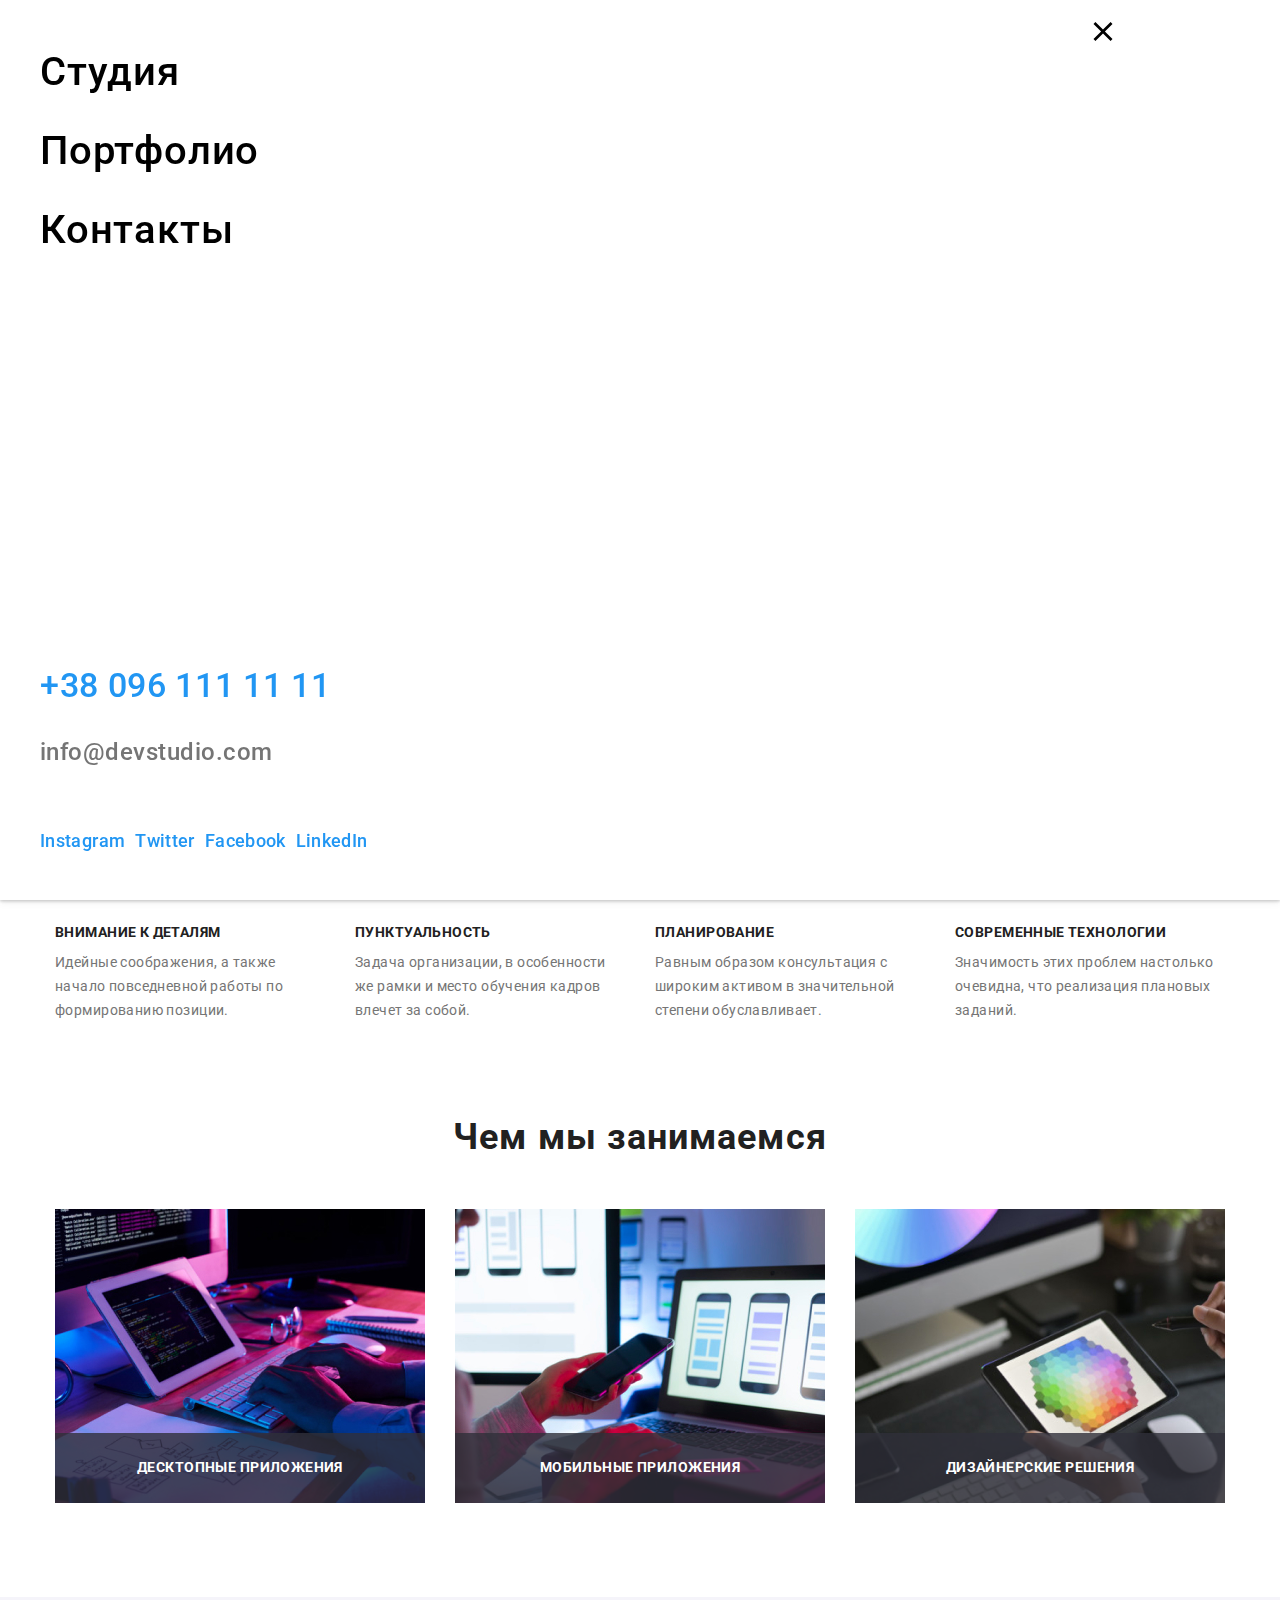
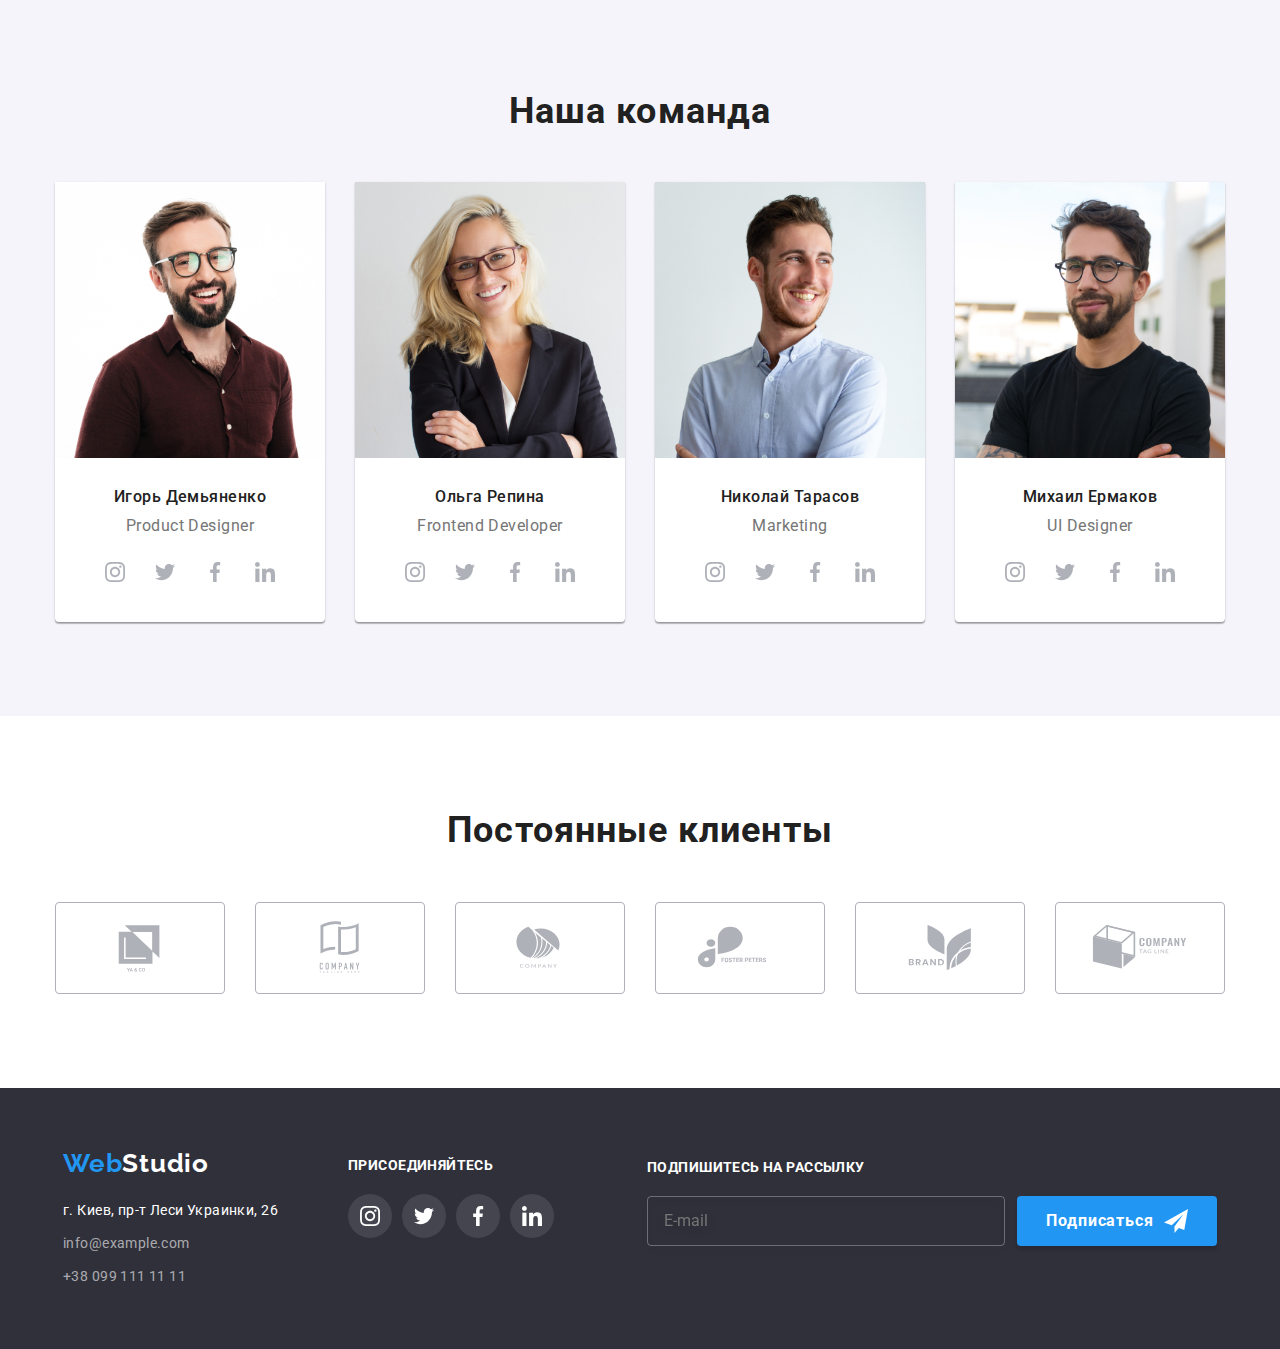
==== commit f2408cb9: "адаптив окно" ====
--- a/index.html
+++ b/index.html
@@ -19,6 +19,44 @@
 
 <body>
     <header class="header">
+
+        <div class="mobile-nav">
+            <ul class="mobile-nav__list list">
+                <li class="mobile-nav__item"><a href="./index.html" class="mobile-nav__link link">Студия</a>
+                </li>
+                <li class="mobile-nav__item"><a href="./portfolio.html" class="mobile-nav__link link">Портфолио</a>
+                </li>
+                <li class="mobile-nav__item"><a href="" class="mobile-nav__link link">Контакты</a></li>
+            </ul>
+
+            <button type="button" class="mobile-nav__btn"><svg class="close-svg" wigth="19" height="19">
+                    <use href="./images/symbol-defs.svg#icon-close-button-x"></use>
+                </svg></button>
+
+            <div class="mobile-nav__contacts">
+                <div class="mobile-nav__connects">
+
+                    <a href="tel:+380961111111" class="mobile-nav__tel link">
+                        +38 096 111 11 11</a>
+                    <a href="maito:info@devstudio.com" class="mobile-nav__mail link">
+                        info@devstudio.com</a>
+                   
+
+                </div>
+                <div class="mobile-nav__soc">
+                    <ul class="mobile-nav__soc-list list">
+                        <li><a href="" class="mobile-nav__soc-link link">Instagram</a></li>
+                        <li><a href="" class="mobile-nav__soc-link link">Twitter</a></li>
+                        <li><a href="" class="mobile-nav__soc-link link">Facebook</a></li>
+                        <li><a href="" class="mobile-nav__soc-link link">LinkedIn</a></li>
+                    </ul>
+
+                </div>
+
+
+            </div>
+
+        </div>
         <div class="container container-nav">
             <nav class="navigation">
                 <a href="./index.html" lang="en" class="logo navigation__logo link"><span
--- a/css/main.min.css
+++ b/css/main.min.css
@@ -1 +1 @@
-:root{--primary-text-color: #757575;--title-text-color: #212121;--accent-text-color: #2196F3}*{box-sizing:border-box}h1,h2,h3,h4,h5,h6,ul,li,p{margin:0;padding-left:0}img{max-width:100%;display:block}body{color:var(--primary-text-color);background-color:#fff;font-family:"Roboto",sans-serif}.container{width:100%;margin-right:auto;margin-left:auto;padding-left:15px;padding-right:15px}@media screen and (min-width: 480px){.container{width:480px}}@media screen and (min-width: 768px){.container{width:768px}}@media screen and (min-width: 1200px){.container{width:1200px}}.container-nav{display:flex;align-items:center;height:80px}.visually-hidden{position:absolute;white-space:nowrap;width:1px;height:1px;overflow:hidden;border:0;padding:0;clip:rect(0 0 0 0);-webkit-clip-path:inset(50%);clip-path:inset(50%);margin:-1px}.list{list-style:none}.link{text-decoration:none}.logo{color:var(--accent-text-color)}.header{border-bottom:1px solid #ececec}.navigation{display:flex}.navigation__logo{color:var(--title-text-color);font-family:"Raleway";font-style:normal;font-weight:700;font-size:26px;line-height:1,19;letter-spacing:.03em;margin-right:93px}.navigation__list{display:flex;align-items:center;gap:50px}.navigation__link{color:var(--title-text-color);font-style:"Roboto";font-weight:500;font-size:14px;line-height:1.14;letter-spacing:.02em;transition:color 250ms cubic-bezier(0.4, 0, 0.2, 1);position:relative}.navigation__link::after{content:"";position:absolute;width:100%;height:4px;border-radius:2px;background-color:var(--accent-text-color);top:45px;display:block;opacity:0}.navigation__link.current::after{content:"";position:absolute;width:100%;height:4px;border-radius:2px;background-color:var(--accent-text-color);top:45px;display:block;opacity:1}.navigation__link:hover::after{opacity:1}.navigation__link:hover,.navigation__link:focus{color:var(--accent-text-color)}.contacts__link{color:var(--primary-text-color);font-weight:500;font-size:14px;line-height:1.14px;letter-spacing:.02em;display:flex;align-items:center;transition:color 250ms cubic-bezier(0.4, 0, 0.2, 1)}.contacts__link:hover,.contacts__link:focus{color:var(--accent-text-color)}.contacts__link:hover .contacts__icon-svg,.contacts__link:focus .contacts__icon-svg{fill:var(--accent-text-color)}.contacts{display:flex;margin-left:auto;gap:50px}.contacts__icon-svg{margin-right:10px;transition:fill 250ms cubic-bezier(0.4, 0, 0.2, 1)}.contacts__icon-svg:hover,.contacts__icon-svg:focus{fill:var(--accent-text-color)}.hero{background-color:#2f303a;height:400px;padding-top:118px;background-image:linear-gradient(rgba(47, 48, 58, 0.4), rgba(47, 48, 58, 0.4)),url(../images/header-mobile.jpg);background-repeat:no-repeat;background-position:center;background-size:cover;margin:0 auto}@media screen and (min-width: 480px){.hero{background-image:linear-gradient(rgba(47, 48, 58, 0.4), rgba(47, 48, 58, 0.4)),url(../images/header-mobile.jpg);height:400px;padding-top:118px}}@media screen and (min-width: 768px){.hero{background-image:linear-gradient(rgba(47, 48, 58, 0.4), rgba(47, 48, 58, 0.4)),url(../images/header-tablet.jpg);height:400px;padding-top:118px}}@media screen and (min-width: 1200px){.hero{background-image:linear-gradient(rgba(47, 48, 58, 0.4), rgba(47, 48, 58, 0.4)),url(../images/hero-bg.jpg);height:600px;padding-top:200px;max-width:1600px}}.hero__title{color:#fff;font-weight:900;font-size:21px;line-height:1.62;text-align:center;letter-spacing:.06em;text-transform:uppercase}@media screen and (min-width: 480px){.hero__title{font-size:26px;line-height:1.62}}@media screen and (min-width: 768px){.hero__title{font-size:26px;line-height:1.62}}@media screen and (min-width: 1200px){.hero__title{font-size:44px;line-height:1.36}}.hero__button{font-family:"Roboto";cursor:pointer;color:#fff;background-color:var(--accent-text-color);font-weight:700;font-size:16px;line-height:1.88;text-align:center;letter-spacing:.06em;padding:10px 24px;border-radius:4px;border:1px solid rgba(0,0,0,0);margin-top:30px;margin-left:auto;margin-right:auto;display:block}@media screen and (min-width: 480px){.hero__button{padding:10px 24px}}@media screen and (min-width: 768px){.hero__button{padding:10px 24px}}@media screen and (min-width: 1200px){.hero__button{padding:10px 32px}}.advanteges{padding-top:60px;padding-bottom:60px}@media screen and (min-width: 480px){.advanteges{padding-top:60px;padding-bottom:60px}}@media screen and (min-width: 768px){.advanteges{padding-top:60px;padding-bottom:60px}}@media screen and (min-width: 1200px){.advanteges{padding-top:94px;padding-bottom:94px}}.advanteges__list{display:flex;flex-wrap:wrap;justify-content:center;align-items:center;gap:30px}@media screen and (min-width: 480px){.advanteges__list{flex-wrap:wrap}}@media screen and (min-width: 768px){.advanteges__list{flex-wrap:wrap}}.advanteges__item{width:320px}@media screen and (min-width: 480px){.advanteges__item{width:450px}}@media screen and (min-width: 768px){.advanteges__item{width:354px}}@media screen and (min-width: 1200px){.advanteges__item{width:270px}}.advanteges__logo{width:300px;height:120px;background-color:#f5f4fa;display:flex;justify-content:center;margin-bottom:30px}@media screen and (min-width: 480px){.advanteges__logo{width:450px}}@media screen and (min-width: 768px){.advanteges__logo{width:354px}}@media screen and (min-width: 1200px){.advanteges__logo{width:270px}}.advanteges__title{color:var(--title-text-color);font-weight:700;font-size:14px;line-height:1.14;letter-spacing:.03em;text-transform:uppercase;margin-bottom:10px;text-align:center}@media screen and (min-width: 480px){.advanteges__title{text-align:center}}@media screen and (min-width: 768px){.advanteges__title{text-align:left}}@media screen and (min-width: 1200px){.advanteges__title{text-align:left}}.advanteges__text{font-size:14px;line-height:1.71;letter-spacing:.03em}.working{padding-bottom:94px;display:none}@media screen and (min-width: 480px){.working{display:none}}@media screen and (min-width: 768px){.working{display:none}}@media screen and (min-width: 1200px){.working{display:block}}.working__anim{position:relative}.working__list{display:flex;justify-content:space-between}.working__text{display:flex;align-items:center;justify-content:center;width:370px;height:70px;position:absolute;bottom:0;left:0;color:#fff;font-weight:700;font-size:14px;line-height:1.14;text-align:center;letter-spacing:.03em;text-transform:uppercase;background-color:rgba(47,48,58,.8);transition:box-shadow 250ms cubic-bezier(0.4, 0, 0.2, 1)}.working__text:hover{box-shadow:0px 4px 4px rgba(0,0,0,.25)}.team{background-color:#f5f4fa;padding-top:60px;padding-bottom:60px}@media screen and (min-width: 480px){.team{padding-top:60px;padding-bottom:60px}}@media screen and (min-width: 768px){.team{padding-top:60px;padding-bottom:60px}}@media screen and (min-width: 1200px){.team{padding-top:94px;padding-bottom:94px}}.team__list{display:flex;flex-wrap:wrap;gap:30px;justify-content:center}.team__item{background-color:#fff;text-align:center;box-shadow:0px 1px 3px rgba(0,0,0,.12),0px 1px 1px rgba(0,0,0,.14),0px 2px 1px rgba(0,0,0,.2);border-radius:0px 0px 4px 4px;width:320px}@media screen and (min-width: 480px){.team__item{width:450px}}@media screen and (min-width: 768px){.team__item{width:354px}}@media screen and (min-width: 1200px){.team__item{width:270px}}.description{padding-top:30px;padding-bottom:30px;border-radius:0px 0px 4px 4px}.description__title{color:var(--title-text-color);font-weight:500;font-size:16px;line-height:1.18;letter-spacing:.03em;margin-bottom:10px}.description__text{color:var(--primary-text-color);font-size:16px;line-height:1.18;letter-spacing:.03em;margin-bottom:16px}.description__soc{display:flex;justify-content:center;gap:10px}.description__icon{fill:#afb1b8;transition:fill 250ms cubic-bezier(0.4, 0, 0.2, 1)}.description__link{width:40px;height:40px;border-radius:50%;background-color:#fff;display:flex;align-items:center;justify-content:center;transition:background-color 250ms cubic-bezier(0.4, 0, 0.2, 1)}.description__link:hover,.description__link:focus{background-color:var(--accent-text-color)}.team__main,.working__title{color:var(--title-text-color);font-weight:700;font-size:36px;line-height:1.16;letter-spacing:.03em;margin-bottom:50px;text-align:center}.description__link:hover .description__icon,.description__link:focus .description__icon{fill:#fff}.customers{padding-top:94px}.customers-title{margin-bottom:50px;text-align:center;font-weight:700;font-size:36px;line-height:1.16;text-align:center;letter-spacing:.03em;color:var(--title-text-color)}.customers-list{display:flex;justify-content:center;gap:30px;margin-bottom:94px}.customers-item-link{display:flex;width:170px;height:92px;border:1px solid #afb1b8;border-radius:4px;justify-content:center;align-items:center;transition:border 250ms cubic-bezier(0.4, 0, 0.2, 1)}.customers-item-link:hover,.customers-item-link :focus{border:1px solid var(--accent-text-color)}.customers-item-link:focus .customers-logo,.customers-item-link:hover .customers-logo{fill:var(--accent-text-color)}.customers-logo{fill:#afb1b8;transition:fill 250ms cubic-bezier(0.4, 0, 0.2, 1)}.portfolio{padding-top:94px;padding-bottom:94px}.portfolio-list{justify-content:center;display:flex;gap:8px}.portfolio-title{color:var(--title-text-color);font-weight:700;font-size:18px;line-height:2;letter-spacing:.06em;margin-bottom:4px}.portfolio-text{color:var(--primary-text-color);font-size:16px;line-height:1.88;letter-spacing:.03em}.portfolio-imj-wrap{position:relative;overflow:hidden}.portfolio-imj-text{padding:63px 24px 63px 24px;position:absolute;top:0;left:0;font-weight:400;font-size:18px;line-height:1.56;letter-spacing:.03em;color:#fff;background-color:rgba(33,150,243,.9);transform:translateY(100%);transition:250ms cubic-bezier(0.4, 0, 0.2, 1)}.portfolio-btn{cursor:pointer;color:var(--title-text-color);background-color:#f5f4fa;font-weight:500;font-size:16px;line-height:1.62;text-align:center;letter-spacing:.03em;font-family:inherit;padding-top:6px;padding-bottom:6px;padding-left:22px;padding-right:22px;border:0;border-radius:4px;transition:background-color 250ms cubic-bezier(0.4, 0, 0.2, 1),box-shadow 250ms cubic-bezier(0.4, 0, 0.2, 1),color 250ms cubic-bezier(0.4, 0, 0.2, 1)}.portfolio-btn:hover,.portfolio-btn:focus{color:#fff;background-color:var(--accent-text-color);box-shadow:0px 3px 1px rgba(0,0,0,.1),0px 1px 2px rgba(0,0,0,.08),0px 2px 2px rgba(0,0,0,.12)}.projects{margin-top:50px}.portfolio-projeсts{display:flex;flex-wrap:wrap;gap:30px}.portfolio-projeсts-item{width:370px;transition:box-shadow 250ms cubic-bezier(0.4, 0, 0.2, 1)}.portfolio-projeсts-item:hover,.portfolio-projeсts-item:focus{box-shadow:0px 1px 1px rgba(0,0,0,.12),0px 4px 4px rgba(0,0,0,.06),1px 4px 6px rgba(0,0,0,.16)}.portfolio-projeсts-description{padding-top:20px;padding-bottom:20px;padding-left:24px;border:1px solid #eee}.portfolio-projects-item:hover .portfolio-imj-text{transform:translateY(0%)}.footer{background-color:#2f303a;padding-top:60px;padding-bottom:60px}.footer-display{display:flex}.footer-logo{color:#fff;font-family:"Raleway";font-style:normal;font-weight:700;font-size:26px;line-height:31px;letter-spacing:.03em}.footer-adress{margin-top:20px}.footer-item{margin-top:9px}.footer-map,.footer-link{color:#fff;font-weight:400;font-size:14px;line-height:1.71;letter-spacing:.03em;font-style:normal;transition:color 250ms cubic-bezier(0.4, 0, 0.2, 1)}.footer-link{color:rgba(255,255,255,.6)}.footer-link:hover,.footer-link:focus{color:var(--accent-text-color)}.footer-map:hover,.footer-map:focus{color:var(--accent-text-color)}.footer-join-soc{margin-left:70px;margin-top:12px}.footer-title,.footer .mailinglist-title{color:#fff;margin-bottom:20px;font-weight:700;font-size:14px;line-height:1.14;letter-spacing:.03em;text-transform:uppercase}.footer-soc{display:flex;justify-content:center;align-items:center;gap:10px}.footer-soc-link{height:44px;width:44px;border-radius:50%;background-color:rgba(255,255,255,.1);display:flex;justify-content:center;align-items:center;transition:background-color 250ms cubic-bezier(0.4, 0, 0.2, 1)}.footer-soc-link:hover,.footer-soc-link:focus{background-color:var(--accent-text-color)}.footer-soc-icon{fill:#fff}.mailinglist{margin-left:93px;margin-top:12px}.mailinglist-email{width:358px;height:50px;border:1px solid rgba(255,255,255,.3);filter:drop-shadow(0px 4px 4px rgba(0, 0, 0, 0.15));border-radius:4px;background-color:rgba(0,0,0,0);color:#fff;padding-left:16px}.mailinglist-email::-moz-placeholder{padding:0}.mailinglist-email:-ms-input-placeholder{padding:0}.mailinglist-email::placeholder{padding:0}.mailinglist-form{display:flex}.mailinglist-svg{background-image:url(../images/icon\ send.svg);width:24px;height:24px}.button-signin{margin-left:12px;width:200px;height:50px;background-color:var(--accent-text-color);font-weight:700;font-size:16px;line-height:1.88;letter-spacing:.06em;color:#fff;box-shadow:0px 4px 4px rgba(0,0,0,.15);border-radius:4px;border:none;display:flex;justify-content:center;gap:10px;align-items:center;cursor:pointer}.backdrop{background-color:rgba(0,0,0,.2);width:100%;height:100%;position:fixed;top:0;left:0;opacity:1;transition:opacity 250ms cubic-bezier(0.4, 0, 0.2, 1),visibility 250ms}.backdrop.is-hidden{opacity:0;visibility:hidden;pointer-events:none}.backdrop.is-hidden.modal{transform:translate(-50%, -50%) scale(0)}.modal{position:absolute;width:528px;height:581px;top:50%;left:50%;background-color:#fff;transform:translate(-50%, -50%) scale(1);transition:scale 250ms cubic-bezier(0.4, 0, 0.2, 1);box-shadow:0px 1px 3px rgba(0,0,0,.12),0px 1px 1px rgba(0,0,0,.14),0px 2px 1px rgba(0,0,0,.2);border-radius:4px;padding:40px}.modal-btn{display:flex;width:30px;height:30px;border-radius:50%;justify-content:center;align-items:center;border:1px solid rgba(0,0,0,.1);background-color:#fff;position:absolute;top:8px;right:8px;cursor:pointer;font-family:"Roboto"}.modal-title{font-weight:700;font-size:20px;line-height:1.15;text-align:center;letter-spacing:.03em;color:#212121;margin-bottom:12px}.form-field{position:relative;margin-bottom:10px}.input-title{font-weight:400;font-size:12px;line-height:1.16;letter-spacing:.01em;color:#757575;display:block;margin-bottom:4px}.form-input{width:100%;height:40px;border:1px solid rgba(33,33,33,.2);border-radius:4px;padding-left:42px;outline:none}.form-input:focus{border-color:var(--accent-text-color)}.form-input:focus+.form-svg{fill:#2196f3}.form-svg{position:absolute;left:12px;top:50%}.modal-comment{width:100%;height:120px;border:1px solid rgba(33,33,33,.2);border-radius:4px;resize:none;font-weight:400;font-size:12px;line-height:1.16;letter-spacing:.01em;color:var(--primary-text-color);padding:12px;outline:none}.modal-comment:focus{border-color:var(--accent-text-color)}.modal-comment::-moz-placeholder{font-weight:400;font-size:12px;line-height:1.16;letter-spacing:.01em;color:rgba(117,117,117,.5)}.modal-comment:-ms-input-placeholder{font-weight:400;font-size:12px;line-height:1.16;letter-spacing:.01em;color:rgba(117,117,117,.5)}.modal-comment::placeholder{font-weight:400;font-size:12px;line-height:1.16;letter-spacing:.01em;color:rgba(117,117,117,.5)}.button-send{margin-left:auto;margin-right:auto;margin-top:30px;display:block;width:200px;height:50px;color:#fff;background-color:var(--accent-text-color);box-shadow:0px 4px 4px rgba(0,0,0,.15);border-radius:4px;border:none;cursor:pointer;font-family:"Roboto";font-weight:700;font-size:16px;line-height:1.88;letter-spacing:.06em}.policy-svg{fill:rgba(0,0,0,0)}.form-policy:checked+.check-text span{background-color:var(--accent-text-color);border-color:var(--accent-text-color)}.form-policy:checked+.check-text .policy-svg{fill:#fff}.check-text{font-weight:400;font-size:14px;line-height:1.71;letter-spacing:.03em;color:#757575;display:flex;align-items:center}.check-text span{width:16px;height:15px;border:2px solid #212121;border-radius:3px;margin-left:5px;display:flex;align-items:center;justify-content:center;transition:background-color 250ms cubic-bezier(0.4, 0, 0.2, 1),border-color 250ms cubic-bezier(0.4, 0, 0.2, 1);margin-right:7px}.policy-link{color:var(--accent-text-color);margin-left:3px}/*# sourceMappingURL=main.min.css.map */+:root{--primary-text-color: #757575;--title-text-color: #212121;--accent-text-color: #2196F3}*{box-sizing:border-box}h1,h2,h3,h4,h5,h6,ul,li,p{margin:0;padding-left:0}img{max-width:100%;display:block}body{color:var(--primary-text-color);background-color:#fff;font-family:"Roboto",sans-serif}.container{width:100%;margin-right:auto;margin-left:auto;padding-left:15px;padding-right:15px}@media screen and (min-width: 480px){.container{width:480px}}@media screen and (min-width: 768px){.container{width:768px}}@media screen and (min-width: 1200px){.container{width:1200px}}.container-nav{display:flex;align-items:center;height:80px}.visually-hidden{position:absolute;white-space:nowrap;width:1px;height:1px;overflow:hidden;border:0;padding:0;clip:rect(0 0 0 0);-webkit-clip-path:inset(50%);clip-path:inset(50%);margin:-1px}.list{list-style:none}.link{text-decoration:none}.logo{color:var(--accent-text-color)}.header{border-bottom:1px solid #ececec}.navigation{display:flex}.navigation__logo{color:var(--title-text-color);font-family:"Raleway";font-style:normal;font-weight:700;font-size:26px;line-height:1,19;letter-spacing:.03em;margin-right:93px}.navigation__list{display:flex;align-items:center;gap:50px}.navigation__link{color:var(--title-text-color);font-style:"Roboto";font-weight:500;font-size:14px;line-height:1.14;letter-spacing:.02em;transition:color 250ms cubic-bezier(0.4, 0, 0.2, 1);position:relative}.navigation__link::after{content:"";position:absolute;width:100%;height:4px;border-radius:2px;background-color:var(--accent-text-color);top:45px;display:block;opacity:0}.navigation__link.current::after{content:"";position:absolute;width:100%;height:4px;border-radius:2px;background-color:var(--accent-text-color);top:45px;display:block;opacity:1}.navigation__link:hover::after{opacity:1}.navigation__link:hover,.navigation__link:focus{color:var(--accent-text-color)}.contacts__link{color:var(--primary-text-color);font-weight:500;font-size:14px;line-height:1.14px;letter-spacing:.02em;display:flex;align-items:center;transition:color 250ms cubic-bezier(0.4, 0, 0.2, 1)}.contacts__link:hover,.contacts__link:focus{color:var(--accent-text-color)}.contacts__link:hover .contacts__icon-svg,.contacts__link:focus .contacts__icon-svg{fill:var(--accent-text-color)}.contacts{display:flex;margin-left:auto;gap:50px}.contacts__icon-svg{margin-right:10px;transition:fill 250ms cubic-bezier(0.4, 0, 0.2, 1)}.contacts__icon-svg:hover,.contacts__icon-svg:focus{fill:var(--accent-text-color)}.mobile-nav{position:fixed;z-index:1;width:100%;height:100%;background-color:#fff;box-shadow:0px 4px 8px rgba(0,0,0,.04),0px 2px 4px rgba(0,0,0,.08),0px 1px 3px rgba(0,0,0,.16);display:flex;flex-direction:column;justify-content:space-between;padding:48px 40px}.mobile-nav__list{display:flex;flex-direction:column;gap:32px}.mobile-nav__link{font-weight:500;font-size:40px;line-height:47px;letter-spacing:.02em;color:#000}.mobile-nav__link:hover,.mobile-nav__link:focus{color:var(--accent-text-color)}.mobile-nav__btn{position:absolute;top:21px;right:21px;border:none;background-color:rgba(0,0,0,0)}.mobile-nav__contacts{display:flex;flex-direction:column;gap:64px}.mobile-nav__connects{display:flex;flex-direction:column;gap:32px}.mobile-nav__tel{font-weight:500;font-size:34px;line-height:1.17;letter-spacing:.02em;color:#2196f3}.mobile-nav__mail{font-weight:500;font-size:24px;line-height:28px;letter-spacing:.02em;color:#757575}.mobile-nav__soc-list{display:flex;gap:10px}.mobile-nav__soc-link{font-weight:500;font-size:18px;line-height:1.22;letter-spacing:.02em;color:#2196f3}.hero{background-color:#2f303a;height:400px;padding-top:118px;background-image:linear-gradient(rgba(47, 48, 58, 0.4), rgba(47, 48, 58, 0.4)),url(../images/header-mobile.jpg);background-repeat:no-repeat;background-position:center;background-size:cover;margin:0 auto}@media screen and (min-width: 480px){.hero{background-image:linear-gradient(rgba(47, 48, 58, 0.4), rgba(47, 48, 58, 0.4)),url(../images/header-mobile.jpg);height:400px;padding-top:118px}}@media screen and (min-width: 768px){.hero{background-image:linear-gradient(rgba(47, 48, 58, 0.4), rgba(47, 48, 58, 0.4)),url(../images/header-tablet.jpg);height:400px;padding-top:118px}}@media screen and (min-width: 1200px){.hero{background-image:linear-gradient(rgba(47, 48, 58, 0.4), rgba(47, 48, 58, 0.4)),url(../images/hero-bg.jpg);height:600px;padding-top:200px;max-width:1600px}}.hero__title{color:#fff;font-weight:900;font-size:21px;line-height:1.62;text-align:center;letter-spacing:.06em;text-transform:uppercase}@media screen and (min-width: 480px){.hero__title{font-size:26px;line-height:1.62}}@media screen and (min-width: 768px){.hero__title{font-size:26px;line-height:1.62}}@media screen and (min-width: 1200px){.hero__title{font-size:44px;line-height:1.36}}.hero__button{font-family:"Roboto";cursor:pointer;color:#fff;background-color:var(--accent-text-color);font-weight:700;font-size:16px;line-height:1.88;text-align:center;letter-spacing:.06em;padding:10px 24px;border-radius:4px;border:1px solid rgba(0,0,0,0);margin-top:30px;margin-left:auto;margin-right:auto;display:block}@media screen and (min-width: 480px){.hero__button{padding:10px 24px}}@media screen and (min-width: 768px){.hero__button{padding:10px 24px}}@media screen and (min-width: 1200px){.hero__button{padding:10px 32px}}.advanteges{padding-top:60px;padding-bottom:60px}@media screen and (min-width: 480px){.advanteges{padding-top:60px;padding-bottom:60px}}@media screen and (min-width: 768px){.advanteges{padding-top:60px;padding-bottom:60px}}@media screen and (min-width: 1200px){.advanteges{padding-top:94px;padding-bottom:94px}}.advanteges__list{display:flex;flex-wrap:wrap;justify-content:center;align-items:center;gap:30px}@media screen and (min-width: 480px){.advanteges__list{flex-wrap:wrap}}@media screen and (min-width: 768px){.advanteges__list{flex-wrap:wrap}}.advanteges__item{width:320px}@media screen and (min-width: 480px){.advanteges__item{width:450px}}@media screen and (min-width: 768px){.advanteges__item{width:354px}}@media screen and (min-width: 1200px){.advanteges__item{width:270px}}.advanteges__logo{width:300px;height:120px;background-color:#f5f4fa;display:flex;justify-content:center;margin-bottom:30px}@media screen and (min-width: 480px){.advanteges__logo{width:450px}}@media screen and (min-width: 768px){.advanteges__logo{width:354px}}@media screen and (min-width: 1200px){.advanteges__logo{width:270px}}.advanteges__title{color:var(--title-text-color);font-weight:700;font-size:14px;line-height:1.14;letter-spacing:.03em;text-transform:uppercase;margin-bottom:10px;text-align:center}@media screen and (min-width: 480px){.advanteges__title{text-align:center}}@media screen and (min-width: 768px){.advanteges__title{text-align:left}}@media screen and (min-width: 1200px){.advanteges__title{text-align:left}}.advanteges__text{font-size:14px;line-height:1.71;letter-spacing:.03em}.working{padding-bottom:94px;display:none}@media screen and (min-width: 480px){.working{display:none}}@media screen and (min-width: 768px){.working{display:none}}@media screen and (min-width: 1200px){.working{display:block}}.working__anim{position:relative}.working__list{display:flex;justify-content:space-between}.working__text{display:flex;align-items:center;justify-content:center;width:370px;height:70px;position:absolute;bottom:0;left:0;color:#fff;font-weight:700;font-size:14px;line-height:1.14;text-align:center;letter-spacing:.03em;text-transform:uppercase;background-color:rgba(47,48,58,.8);transition:box-shadow 250ms cubic-bezier(0.4, 0, 0.2, 1)}.working__text:hover{box-shadow:0px 4px 4px rgba(0,0,0,.25)}.team{background-color:#f5f4fa;padding-top:60px;padding-bottom:60px}@media screen and (min-width: 480px){.team{padding-top:60px;padding-bottom:60px}}@media screen and (min-width: 768px){.team{padding-top:60px;padding-bottom:60px}}@media screen and (min-width: 1200px){.team{padding-top:94px;padding-bottom:94px}}.team__list{display:flex;flex-wrap:wrap;gap:30px;justify-content:center}.team__item{background-color:#fff;text-align:center;box-shadow:0px 1px 3px rgba(0,0,0,.12),0px 1px 1px rgba(0,0,0,.14),0px 2px 1px rgba(0,0,0,.2);border-radius:0px 0px 4px 4px;width:320px}@media screen and (min-width: 480px){.team__item{width:450px}}@media screen and (min-width: 768px){.team__item{width:354px}}@media screen and (min-width: 1200px){.team__item{width:270px}}.description{padding-top:30px;padding-bottom:30px;border-radius:0px 0px 4px 4px}.description__title{color:var(--title-text-color);font-weight:500;font-size:16px;line-height:1.18;letter-spacing:.03em;margin-bottom:10px}.description__text{color:var(--primary-text-color);font-size:16px;line-height:1.18;letter-spacing:.03em;margin-bottom:16px}.description__soc{display:flex;justify-content:center;gap:10px}.description__icon{fill:#afb1b8;transition:fill 250ms cubic-bezier(0.4, 0, 0.2, 1)}.description__link{width:40px;height:40px;border-radius:50%;background-color:#fff;display:flex;align-items:center;justify-content:center;transition:background-color 250ms cubic-bezier(0.4, 0, 0.2, 1)}.description__link:hover,.description__link:focus{background-color:var(--accent-text-color)}.team__main,.working__title{color:var(--title-text-color);font-weight:700;font-size:36px;line-height:1.16;letter-spacing:.03em;margin-bottom:50px;text-align:center}.description__link:hover .description__icon,.description__link:focus .description__icon{fill:#fff}.customers{padding-top:94px}@media screen and (min-width: 480px){.customers{padding-top:60px;padding-bottom:60px}}@media screen and (min-width: 768px){.customers{padding-top:60px;padding-bottom:60px}}@media screen and (min-width: 1200px){.customers{padding-top:94px;padding-bottom:94px}}.customers-title{margin-bottom:50px;text-align:center;font-weight:700;font-size:36px;line-height:1.16;text-align:center;letter-spacing:.03em;color:var(--title-text-color)}.customers-list{display:flex;justify-content:center;gap:30px;flex-wrap:wrap}.customers-item-link{display:flex;width:210px;height:92px;border:1px solid #afb1b8;border-radius:4px;justify-content:center;align-items:center;transition:border 250ms cubic-bezier(0.4, 0, 0.2, 1)}@media screen and (min-width: 480px){.customers-item-link{width:210px}}@media screen and (min-width: 768px){.customers-item-link{width:226px}}@media screen and (min-width: 1200px){.customers-item-link{width:170px}}.customers-item-link:hover,.customers-item-link :focus{border:1px solid var(--accent-text-color)}.customers-item-link:focus .customers-logo,.customers-item-link:hover .customers-logo{fill:var(--accent-text-color)}.customers-logo{fill:#afb1b8;transition:fill 250ms cubic-bezier(0.4, 0, 0.2, 1)}.portfolio{padding-top:94px;padding-bottom:94px}.portfolio-list{justify-content:left;display:flex;flex-wrap:wrap;gap:8px}@media screen and (min-width: 480px){.portfolio-list{justify-content:left}}@media screen and (min-width: 768px){.portfolio-list{justify-content:center}}@media screen and (min-width: 1200px){.portfolio-list{justify-content:center}}.portfolio-btn{cursor:pointer;color:var(--title-text-color);background-color:#f5f4fa;font-weight:500;font-size:16px;line-height:1.62;text-align:center;letter-spacing:.03em;font-family:inherit;padding-top:6px;padding-bottom:6px;padding-left:22px;padding-right:22px;border:0;border-radius:4px;transition:background-color 250ms cubic-bezier(0.4, 0, 0.2, 1),box-shadow 250ms cubic-bezier(0.4, 0, 0.2, 1),color 250ms cubic-bezier(0.4, 0, 0.2, 1)}.portfolio-btn:hover,.portfolio-btn:focus{color:#fff;background-color:var(--accent-text-color);box-shadow:0px 3px 1px rgba(0,0,0,.1),0px 1px 2px rgba(0,0,0,.08),0px 2px 2px rgba(0,0,0,.12)}.projects{margin-top:50px}.portfolio-projeсts{display:flex;flex-wrap:wrap;gap:30px}.portfolio-projects-item{width:320px;transition:box-shadow 250ms cubic-bezier(0.4, 0, 0.2, 1)}@media screen and (min-width: 480px){.portfolio-projects-item{width:450px}}@media screen and (min-width: 768px){.portfolio-projects-item{width:354px}}@media screen and (min-width: 1200px){.portfolio-projects-item{width:370px}}.portfolio-imj-wrap{position:relative;overflow:hidden}.portfolio-imj-text{padding:63px 24px 63px 24px;position:absolute;top:0;left:0;height:100%;font-weight:400;font-size:18px;line-height:1.56;letter-spacing:.03em;color:#fff;background-color:rgba(33,150,243,.9);transform:translateY(100%);transition:250ms cubic-bezier(0.4, 0, 0.2, 1)}.portfolio-projects-item:hover,.portfolio-projects-item:focus{box-shadow:0px 1px 1px rgba(0,0,0,.12),0px 4px 4px rgba(0,0,0,.06),1px 4px 6px rgba(0,0,0,.16)}.portfolio-projects-item:hover .portfolio-imj-text{transform:translateY(0%)}.portfolio-projects-description{padding-top:20px;padding-bottom:20px;padding-left:24px;border:1px solid #eee}.portfolio-title{color:var(--title-text-color);font-weight:700;font-size:18px;line-height:2;letter-spacing:.06em;margin-bottom:4px}.portfolio-text{color:var(--primary-text-color);font-size:16px;line-height:1.88;letter-spacing:.03em}.footer{background-color:#2f303a;padding-top:60px;padding-bottom:60px}.footer-display{display:flex;flex-wrap:wrap;justify-content:center;gap:60px}@media screen and (min-width: 480px){.footer-display{flex-wrap:wrap}}@media screen and (min-width: 768px){.footer-display{flex-wrap:wrap}}@media screen and (min-width: 1200px){.footer-display{flex-wrap:nowrap}}.footer-logo{color:#fff;font-family:"Raleway";font-style:normal;font-weight:700;font-size:26px;line-height:31px;letter-spacing:.03em;margin-right:auto;margin-left:auto}.footer-adress{margin-top:20px}.footer-item{margin-top:9px;text-align:center}@media screen and (min-width: 480px){.footer-item{text-align:center}}@media screen and (min-width: 768px){.footer-item{text-align:center}}@media screen and (min-width: 1200px){.footer-item{text-align:left}}.footer-map,.footer-link{color:#fff;font-weight:400;font-size:14px;line-height:1.71;letter-spacing:.03em;font-style:normal;transition:color 250ms cubic-bezier(0.4, 0, 0.2, 1)}.footer-link{color:rgba(255,255,255,.6)}.footer-link:hover,.footer-link:focus{color:var(--accent-text-color)}.footer-map:hover,.footer-map:focus{color:var(--accent-text-color)}.footer-join-soc{margin-left:0;margin-top:0}@media screen and (min-width: 480px){.footer-join-soc{margin-left:0;margin-top:0}}@media screen and (min-width: 768px){.footer-join-soc{margin-left:105px;margin-top:5px}}@media screen and (min-width: 1200px){.footer-join-soc{margin-left:10px;margin-top:10px}}.footer-title,.footer .mailinglist-title{color:#fff;margin-bottom:20px;font-weight:700;font-size:14px;line-height:1.14;letter-spacing:.03em;text-transform:uppercase;text-align:center}@media screen and (min-width: 480px){.footer-title,.footer .mailinglist-title{text-align:center}}@media screen and (min-width: 768px){.footer-title,.footer .mailinglist-title{text-align:center}}@media screen and (min-width: 1200px){.footer-title,.footer .mailinglist-title{text-align:left}}.footer-soc{display:flex;justify-content:center;align-items:center;gap:10px}.footer-soc-link{height:44px;width:44px;border-radius:50%;background-color:rgba(255,255,255,.1);display:flex;justify-content:center;align-items:center;transition:background-color 250ms cubic-bezier(0.4, 0, 0.2, 1)}.footer-soc-link:hover,.footer-soc-link:focus{background-color:var(--accent-text-color)}.footer-soc-icon{fill:#fff}.mailinglist{margin-left:0;margin-top:0}@media screen and (min-width: 480px){.mailinglist{margin-left:0;margin-top:0}}@media screen and (min-width: 1200px){.mailinglist{margin-left:33px;margin-top:12px}}.mailinglist-email{width:100%;height:50px;border:1px solid rgba(255,255,255,.3);filter:drop-shadow(0px 4px 4px rgba(0, 0, 0, 0.15));border-radius:4px;background-color:rgba(0,0,0,0);color:#fff;padding-left:16px}@media screen and (min-width: 480px){.mailinglist-email{width:450px}}@media screen and (min-width: 768px){.mailinglist-email{width:450px}}@media screen and (min-width: 1200px){.mailinglist-email{width:358px}}.mailinglist-email::-moz-placeholder{padding:0}.mailinglist-email:-ms-input-placeholder{padding:0}.mailinglist-email::placeholder{padding:0}.mailinglist-form{display:flex;flex-wrap:wrap;align-items:center;gap:20px}@media screen and (min-width: 480px){.mailinglist-form{gap:20px}}@media screen and (min-width: 768px){.mailinglist-form{gap:20px;flex-direction:column}}@media screen and (min-width: 1200px){.mailinglist-form{gap:12px;flex-direction:row}}.mailinglist-svg{background-image:url(../images/icon\ send.svg);width:24px;height:24px}.button-signin{width:200px;height:50px;background-color:var(--accent-text-color);font-weight:700;font-size:16px;line-height:1.88;letter-spacing:.06em;color:#fff;box-shadow:0px 4px 4px rgba(0,0,0,.15);border-radius:4px;border:none;display:flex;justify-content:center;gap:10px;align-items:center;cursor:pointer;margin-left:auto;margin-right:auto}.backdrop{background-color:rgba(0,0,0,.2);width:100%;height:100%;position:fixed;top:0;left:0;opacity:1;transition:opacity 250ms cubic-bezier(0.4, 0, 0.2, 1),visibility 250ms}.backdrop.is-hidden{opacity:0;visibility:hidden;pointer-events:none}.backdrop.is-hidden.modal{transform:translate(-50%, -50%) scale(0)}.modal{position:absolute;width:528px;height:581px;top:50%;left:50%;background-color:#fff;transform:translate(-50%, -50%) scale(1);transition:scale 250ms cubic-bezier(0.4, 0, 0.2, 1);box-shadow:0px 1px 3px rgba(0,0,0,.12),0px 1px 1px rgba(0,0,0,.14),0px 2px 1px rgba(0,0,0,.2);border-radius:4px;padding:40px}.modal-btn{display:flex;width:30px;height:30px;border-radius:50%;justify-content:center;align-items:center;border:1px solid rgba(0,0,0,.1);background-color:#fff;position:absolute;top:8px;right:8px;cursor:pointer;font-family:"Roboto"}.modal-title{font-weight:700;font-size:20px;line-height:1.15;text-align:center;letter-spacing:.03em;color:#212121;margin-bottom:12px}.form-field{position:relative;margin-bottom:10px}.input-title{font-weight:400;font-size:12px;line-height:1.16;letter-spacing:.01em;color:#757575;display:block;margin-bottom:4px}.form-input{width:100%;height:40px;border:1px solid rgba(33,33,33,.2);border-radius:4px;padding-left:42px;outline:none}.form-input:focus{border-color:var(--accent-text-color)}.form-input:focus+.form-svg{fill:#2196f3}.form-svg{position:absolute;left:12px;top:50%}.modal-comment{width:100%;height:120px;border:1px solid rgba(33,33,33,.2);border-radius:4px;resize:none;font-weight:400;font-size:12px;line-height:1.16;letter-spacing:.01em;color:var(--primary-text-color);padding:12px;outline:none}.modal-comment:focus{border-color:var(--accent-text-color)}.modal-comment::-moz-placeholder{font-weight:400;font-size:12px;line-height:1.16;letter-spacing:.01em;color:rgba(117,117,117,.5)}.modal-comment:-ms-input-placeholder{font-weight:400;font-size:12px;line-height:1.16;letter-spacing:.01em;color:rgba(117,117,117,.5)}.modal-comment::placeholder{font-weight:400;font-size:12px;line-height:1.16;letter-spacing:.01em;color:rgba(117,117,117,.5)}.button-send{margin-left:auto;margin-right:auto;margin-top:30px;display:block;width:200px;height:50px;color:#fff;background-color:var(--accent-text-color);box-shadow:0px 4px 4px rgba(0,0,0,.15);border-radius:4px;border:none;cursor:pointer;font-family:"Roboto";font-weight:700;font-size:16px;line-height:1.88;letter-spacing:.06em}.policy-svg{fill:rgba(0,0,0,0)}.form-policy:checked+.check-text span{background-color:var(--accent-text-color);border-color:var(--accent-text-color)}.form-policy:checked+.check-text .policy-svg{fill:#fff}.check-text{font-weight:400;font-size:14px;line-height:1.71;letter-spacing:.03em;color:#757575;display:flex;align-items:center}.check-text span{width:16px;height:15px;border:2px solid #212121;border-radius:3px;margin-left:5px;display:flex;align-items:center;justify-content:center;transition:background-color 250ms cubic-bezier(0.4, 0, 0.2, 1),border-color 250ms cubic-bezier(0.4, 0, 0.2, 1);margin-right:7px}.policy-link{color:var(--accent-text-color);margin-left:3px}/*# sourceMappingURL=main.min.css.map */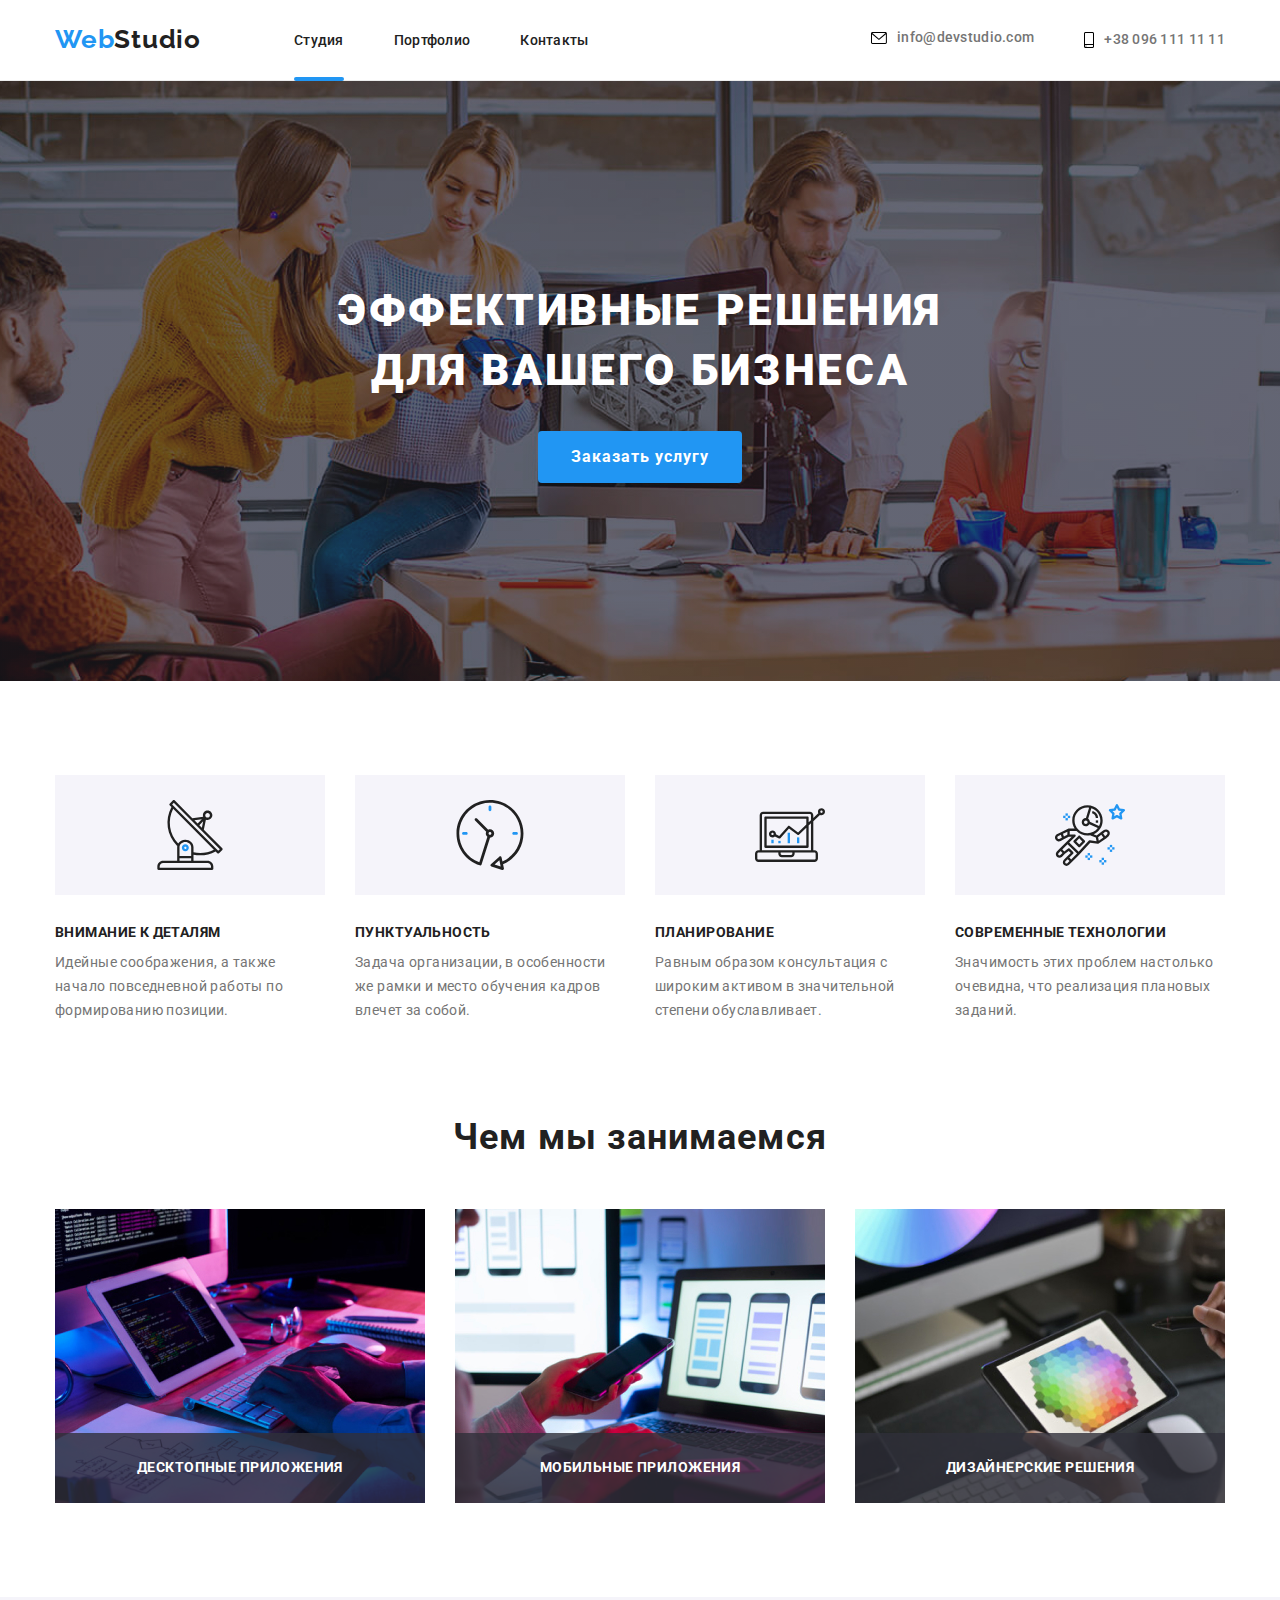
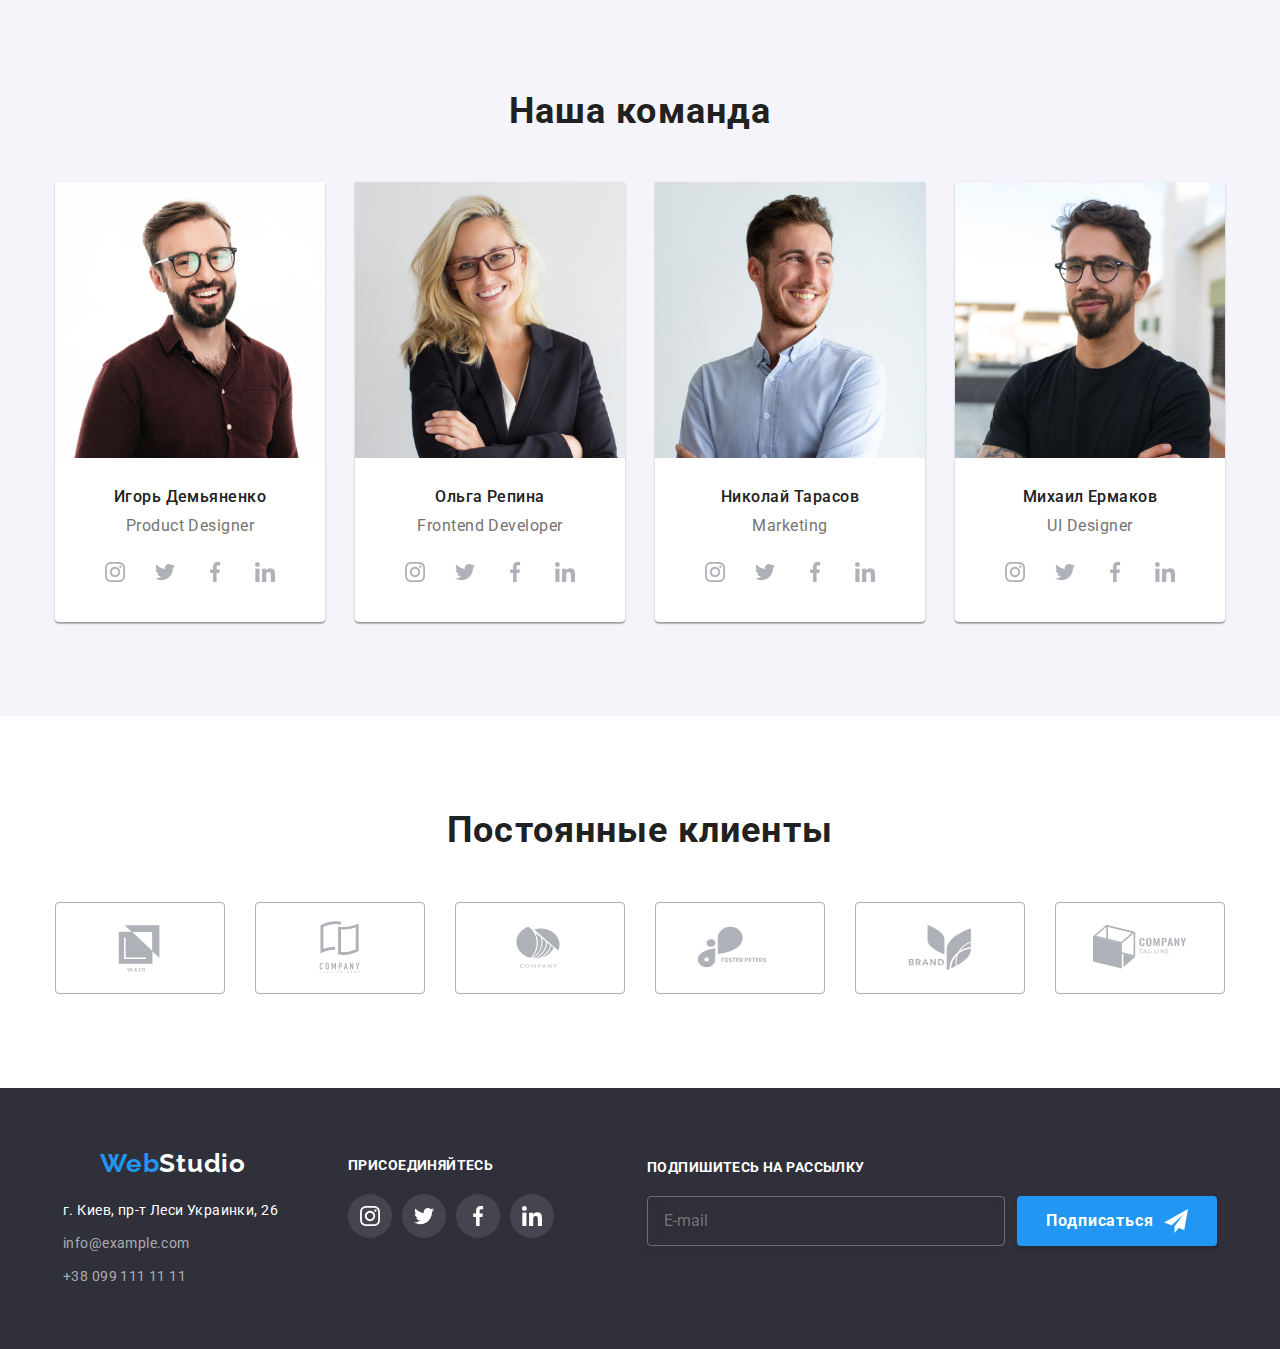
==== commit 89b8997b: "адаптив 23" ====
--- a/index.html
+++ b/index.html
@@ -20,7 +20,7 @@
 <body>
     <header class="header">
 
-        <div class="mobile-nav">
+        <div class="mobile-nav is-hidden" data-menu>
             <ul class="mobile-nav__list list">
                 <li class="mobile-nav__item"><a href="./index.html" class="mobile-nav__link link">Студия</a>
                 </li>
@@ -29,7 +29,7 @@
                 <li class="mobile-nav__item"><a href="" class="mobile-nav__link link">Контакты</a></li>
             </ul>
 
-            <button type="button" class="mobile-nav__btn"><svg class="close-svg" wigth="19" height="19">
+            <button type="button" class="mobile-nav__btn" data-menu-close><svg class="close-svg" width="19" height="19">
                     <use href="./images/symbol-defs.svg#icon-close-button-x"></use>
                 </svg></button>
 
@@ -45,10 +45,10 @@
                 </div>
                 <div class="mobile-nav__soc">
                     <ul class="mobile-nav__soc-list list">
-                        <li><a href="" class="mobile-nav__soc-link link">Instagram</a></li>
-                        <li><a href="" class="mobile-nav__soc-link link">Twitter</a></li>
-                        <li><a href="" class="mobile-nav__soc-link link">Facebook</a></li>
-                        <li><a href="" class="mobile-nav__soc-link link">LinkedIn</a></li>
+                        <li class="mobile-nav_soc-item"><a href="" class="mobile-nav__soc-link link">Instagram</a><span class="mobile-nav_line"></span></li>
+                        <li class="mobile-nav_soc-item"><a href="" class="mobile-nav__soc-link link">Twitter</a><span class="mobile-nav_line"></span></li>
+                        <li class="mobile-nav_soc-item"><a href="" class="mobile-nav__soc-link link">Facebook</a><span class="mobile-nav_line"></span></li>
+                        <li class="mobile-nav_soc-item"><a href="" class="mobile-nav__soc-link link">LinkedIn</a></li>
                     </ul>
 
                 </div>
@@ -59,8 +59,12 @@
         </div>
         <div class="container container-nav">
             <nav class="navigation">
-                <a href="./index.html" lang="en" class="logo navigation__logo link"><span
-                        class="logo">Web</span>Studio</a>
+                <div class="navigation__mobile-menu">
+                   <a href="./index.html" lang="en" class="navigation__logo link"><span class="logo">Web</span>Studio</a>
+                <button type="button" class="navigation__mobile-btn" data-menu-open><svg class="" width="40px" heigth="40px">
+                        <use href="./images/symbol-defs.svg#icon-menu_40px"></use>
+                    </svg></button>
+                </div>
                 <ul class="navigation__list list">
                     <li class="navigation__item"><a href="./index.html" class="navigation__link current link">Студия</a>
                     </li>
@@ -415,7 +419,7 @@
                         <span><svg class="policy-svg" width="11" height="8">
                                 <use href="./images/symbol-defs.svg#icon-Vector-1"></use>
                             </svg></span>
-                        Соглашаюсь с рассылкой и принимаю <a href="" class="policy-link">Условия договора </a>
+                       Соглашаюсь с рассылкой и принимаю <a href="" class="policy-link">Условия договора </a>
 
                     </label>
 
@@ -425,6 +429,7 @@
         </div>
     </div>
     <script src="./js/modal.js"></script>
+    <script src="./js/mobile-menu.js"></script>
 </body>
 
 </html>--- a/css/main.min.css
+++ b/css/main.min.css
@@ -1 +1 @@
-:root{--primary-text-color: #757575;--title-text-color: #212121;--accent-text-color: #2196F3}*{box-sizing:border-box}h1,h2,h3,h4,h5,h6,ul,li,p{margin:0;padding-left:0}img{max-width:100%;display:block}body{color:var(--primary-text-color);background-color:#fff;font-family:"Roboto",sans-serif}.container{width:100%;margin-right:auto;margin-left:auto;padding-left:15px;padding-right:15px}@media screen and (min-width: 480px){.container{width:480px}}@media screen and (min-width: 768px){.container{width:768px}}@media screen and (min-width: 1200px){.container{width:1200px}}.container-nav{display:flex;align-items:center;height:80px}.visually-hidden{position:absolute;white-space:nowrap;width:1px;height:1px;overflow:hidden;border:0;padding:0;clip:rect(0 0 0 0);-webkit-clip-path:inset(50%);clip-path:inset(50%);margin:-1px}.list{list-style:none}.link{text-decoration:none}.logo{color:var(--accent-text-color)}.header{border-bottom:1px solid #ececec}.navigation{display:flex}.navigation__logo{color:var(--title-text-color);font-family:"Raleway";font-style:normal;font-weight:700;font-size:26px;line-height:1,19;letter-spacing:.03em;margin-right:93px}.navigation__list{display:flex;align-items:center;gap:50px}.navigation__link{color:var(--title-text-color);font-style:"Roboto";font-weight:500;font-size:14px;line-height:1.14;letter-spacing:.02em;transition:color 250ms cubic-bezier(0.4, 0, 0.2, 1);position:relative}.navigation__link::after{content:"";position:absolute;width:100%;height:4px;border-radius:2px;background-color:var(--accent-text-color);top:45px;display:block;opacity:0}.navigation__link.current::after{content:"";position:absolute;width:100%;height:4px;border-radius:2px;background-color:var(--accent-text-color);top:45px;display:block;opacity:1}.navigation__link:hover::after{opacity:1}.navigation__link:hover,.navigation__link:focus{color:var(--accent-text-color)}.contacts__link{color:var(--primary-text-color);font-weight:500;font-size:14px;line-height:1.14px;letter-spacing:.02em;display:flex;align-items:center;transition:color 250ms cubic-bezier(0.4, 0, 0.2, 1)}.contacts__link:hover,.contacts__link:focus{color:var(--accent-text-color)}.contacts__link:hover .contacts__icon-svg,.contacts__link:focus .contacts__icon-svg{fill:var(--accent-text-color)}.contacts{display:flex;margin-left:auto;gap:50px}.contacts__icon-svg{margin-right:10px;transition:fill 250ms cubic-bezier(0.4, 0, 0.2, 1)}.contacts__icon-svg:hover,.contacts__icon-svg:focus{fill:var(--accent-text-color)}.mobile-nav{position:fixed;z-index:1;width:100%;height:100%;background-color:#fff;box-shadow:0px 4px 8px rgba(0,0,0,.04),0px 2px 4px rgba(0,0,0,.08),0px 1px 3px rgba(0,0,0,.16);display:flex;flex-direction:column;justify-content:space-between;padding:48px 40px}.mobile-nav__list{display:flex;flex-direction:column;gap:32px}.mobile-nav__link{font-weight:500;font-size:40px;line-height:47px;letter-spacing:.02em;color:#000}.mobile-nav__link:hover,.mobile-nav__link:focus{color:var(--accent-text-color)}.mobile-nav__btn{position:absolute;top:21px;right:21px;border:none;background-color:rgba(0,0,0,0)}.mobile-nav__contacts{display:flex;flex-direction:column;gap:64px}.mobile-nav__connects{display:flex;flex-direction:column;gap:32px}.mobile-nav__tel{font-weight:500;font-size:34px;line-height:1.17;letter-spacing:.02em;color:#2196f3}.mobile-nav__mail{font-weight:500;font-size:24px;line-height:28px;letter-spacing:.02em;color:#757575}.mobile-nav__soc-list{display:flex;gap:10px}.mobile-nav__soc-link{font-weight:500;font-size:18px;line-height:1.22;letter-spacing:.02em;color:#2196f3}.hero{background-color:#2f303a;height:400px;padding-top:118px;background-image:linear-gradient(rgba(47, 48, 58, 0.4), rgba(47, 48, 58, 0.4)),url(../images/header-mobile.jpg);background-repeat:no-repeat;background-position:center;background-size:cover;margin:0 auto}@media screen and (min-width: 480px){.hero{background-image:linear-gradient(rgba(47, 48, 58, 0.4), rgba(47, 48, 58, 0.4)),url(../images/header-mobile.jpg);height:400px;padding-top:118px}}@media screen and (min-width: 768px){.hero{background-image:linear-gradient(rgba(47, 48, 58, 0.4), rgba(47, 48, 58, 0.4)),url(../images/header-tablet.jpg);height:400px;padding-top:118px}}@media screen and (min-width: 1200px){.hero{background-image:linear-gradient(rgba(47, 48, 58, 0.4), rgba(47, 48, 58, 0.4)),url(../images/hero-bg.jpg);height:600px;padding-top:200px;max-width:1600px}}.hero__title{color:#fff;font-weight:900;font-size:21px;line-height:1.62;text-align:center;letter-spacing:.06em;text-transform:uppercase}@media screen and (min-width: 480px){.hero__title{font-size:26px;line-height:1.62}}@media screen and (min-width: 768px){.hero__title{font-size:26px;line-height:1.62}}@media screen and (min-width: 1200px){.hero__title{font-size:44px;line-height:1.36}}.hero__button{font-family:"Roboto";cursor:pointer;color:#fff;background-color:var(--accent-text-color);font-weight:700;font-size:16px;line-height:1.88;text-align:center;letter-spacing:.06em;padding:10px 24px;border-radius:4px;border:1px solid rgba(0,0,0,0);margin-top:30px;margin-left:auto;margin-right:auto;display:block}@media screen and (min-width: 480px){.hero__button{padding:10px 24px}}@media screen and (min-width: 768px){.hero__button{padding:10px 24px}}@media screen and (min-width: 1200px){.hero__button{padding:10px 32px}}.advanteges{padding-top:60px;padding-bottom:60px}@media screen and (min-width: 480px){.advanteges{padding-top:60px;padding-bottom:60px}}@media screen and (min-width: 768px){.advanteges{padding-top:60px;padding-bottom:60px}}@media screen and (min-width: 1200px){.advanteges{padding-top:94px;padding-bottom:94px}}.advanteges__list{display:flex;flex-wrap:wrap;justify-content:center;align-items:center;gap:30px}@media screen and (min-width: 480px){.advanteges__list{flex-wrap:wrap}}@media screen and (min-width: 768px){.advanteges__list{flex-wrap:wrap}}.advanteges__item{width:320px}@media screen and (min-width: 480px){.advanteges__item{width:450px}}@media screen and (min-width: 768px){.advanteges__item{width:354px}}@media screen and (min-width: 1200px){.advanteges__item{width:270px}}.advanteges__logo{width:300px;height:120px;background-color:#f5f4fa;display:flex;justify-content:center;margin-bottom:30px}@media screen and (min-width: 480px){.advanteges__logo{width:450px}}@media screen and (min-width: 768px){.advanteges__logo{width:354px}}@media screen and (min-width: 1200px){.advanteges__logo{width:270px}}.advanteges__title{color:var(--title-text-color);font-weight:700;font-size:14px;line-height:1.14;letter-spacing:.03em;text-transform:uppercase;margin-bottom:10px;text-align:center}@media screen and (min-width: 480px){.advanteges__title{text-align:center}}@media screen and (min-width: 768px){.advanteges__title{text-align:left}}@media screen and (min-width: 1200px){.advanteges__title{text-align:left}}.advanteges__text{font-size:14px;line-height:1.71;letter-spacing:.03em}.working{padding-bottom:94px;display:none}@media screen and (min-width: 480px){.working{display:none}}@media screen and (min-width: 768px){.working{display:none}}@media screen and (min-width: 1200px){.working{display:block}}.working__anim{position:relative}.working__list{display:flex;justify-content:space-between}.working__text{display:flex;align-items:center;justify-content:center;width:370px;height:70px;position:absolute;bottom:0;left:0;color:#fff;font-weight:700;font-size:14px;line-height:1.14;text-align:center;letter-spacing:.03em;text-transform:uppercase;background-color:rgba(47,48,58,.8);transition:box-shadow 250ms cubic-bezier(0.4, 0, 0.2, 1)}.working__text:hover{box-shadow:0px 4px 4px rgba(0,0,0,.25)}.team{background-color:#f5f4fa;padding-top:60px;padding-bottom:60px}@media screen and (min-width: 480px){.team{padding-top:60px;padding-bottom:60px}}@media screen and (min-width: 768px){.team{padding-top:60px;padding-bottom:60px}}@media screen and (min-width: 1200px){.team{padding-top:94px;padding-bottom:94px}}.team__list{display:flex;flex-wrap:wrap;gap:30px;justify-content:center}.team__item{background-color:#fff;text-align:center;box-shadow:0px 1px 3px rgba(0,0,0,.12),0px 1px 1px rgba(0,0,0,.14),0px 2px 1px rgba(0,0,0,.2);border-radius:0px 0px 4px 4px;width:320px}@media screen and (min-width: 480px){.team__item{width:450px}}@media screen and (min-width: 768px){.team__item{width:354px}}@media screen and (min-width: 1200px){.team__item{width:270px}}.description{padding-top:30px;padding-bottom:30px;border-radius:0px 0px 4px 4px}.description__title{color:var(--title-text-color);font-weight:500;font-size:16px;line-height:1.18;letter-spacing:.03em;margin-bottom:10px}.description__text{color:var(--primary-text-color);font-size:16px;line-height:1.18;letter-spacing:.03em;margin-bottom:16px}.description__soc{display:flex;justify-content:center;gap:10px}.description__icon{fill:#afb1b8;transition:fill 250ms cubic-bezier(0.4, 0, 0.2, 1)}.description__link{width:40px;height:40px;border-radius:50%;background-color:#fff;display:flex;align-items:center;justify-content:center;transition:background-color 250ms cubic-bezier(0.4, 0, 0.2, 1)}.description__link:hover,.description__link:focus{background-color:var(--accent-text-color)}.team__main,.working__title{color:var(--title-text-color);font-weight:700;font-size:36px;line-height:1.16;letter-spacing:.03em;margin-bottom:50px;text-align:center}.description__link:hover .description__icon,.description__link:focus .description__icon{fill:#fff}.customers{padding-top:94px}@media screen and (min-width: 480px){.customers{padding-top:60px;padding-bottom:60px}}@media screen and (min-width: 768px){.customers{padding-top:60px;padding-bottom:60px}}@media screen and (min-width: 1200px){.customers{padding-top:94px;padding-bottom:94px}}.customers-title{margin-bottom:50px;text-align:center;font-weight:700;font-size:36px;line-height:1.16;text-align:center;letter-spacing:.03em;color:var(--title-text-color)}.customers-list{display:flex;justify-content:center;gap:30px;flex-wrap:wrap}.customers-item-link{display:flex;width:210px;height:92px;border:1px solid #afb1b8;border-radius:4px;justify-content:center;align-items:center;transition:border 250ms cubic-bezier(0.4, 0, 0.2, 1)}@media screen and (min-width: 480px){.customers-item-link{width:210px}}@media screen and (min-width: 768px){.customers-item-link{width:226px}}@media screen and (min-width: 1200px){.customers-item-link{width:170px}}.customers-item-link:hover,.customers-item-link :focus{border:1px solid var(--accent-text-color)}.customers-item-link:focus .customers-logo,.customers-item-link:hover .customers-logo{fill:var(--accent-text-color)}.customers-logo{fill:#afb1b8;transition:fill 250ms cubic-bezier(0.4, 0, 0.2, 1)}.portfolio{padding-top:94px;padding-bottom:94px}.portfolio-list{justify-content:left;display:flex;flex-wrap:wrap;gap:8px}@media screen and (min-width: 480px){.portfolio-list{justify-content:left}}@media screen and (min-width: 768px){.portfolio-list{justify-content:center}}@media screen and (min-width: 1200px){.portfolio-list{justify-content:center}}.portfolio-btn{cursor:pointer;color:var(--title-text-color);background-color:#f5f4fa;font-weight:500;font-size:16px;line-height:1.62;text-align:center;letter-spacing:.03em;font-family:inherit;padding-top:6px;padding-bottom:6px;padding-left:22px;padding-right:22px;border:0;border-radius:4px;transition:background-color 250ms cubic-bezier(0.4, 0, 0.2, 1),box-shadow 250ms cubic-bezier(0.4, 0, 0.2, 1),color 250ms cubic-bezier(0.4, 0, 0.2, 1)}.portfolio-btn:hover,.portfolio-btn:focus{color:#fff;background-color:var(--accent-text-color);box-shadow:0px 3px 1px rgba(0,0,0,.1),0px 1px 2px rgba(0,0,0,.08),0px 2px 2px rgba(0,0,0,.12)}.projects{margin-top:50px}.portfolio-projeсts{display:flex;flex-wrap:wrap;gap:30px}.portfolio-projects-item{width:320px;transition:box-shadow 250ms cubic-bezier(0.4, 0, 0.2, 1)}@media screen and (min-width: 480px){.portfolio-projects-item{width:450px}}@media screen and (min-width: 768px){.portfolio-projects-item{width:354px}}@media screen and (min-width: 1200px){.portfolio-projects-item{width:370px}}.portfolio-imj-wrap{position:relative;overflow:hidden}.portfolio-imj-text{padding:63px 24px 63px 24px;position:absolute;top:0;left:0;height:100%;font-weight:400;font-size:18px;line-height:1.56;letter-spacing:.03em;color:#fff;background-color:rgba(33,150,243,.9);transform:translateY(100%);transition:250ms cubic-bezier(0.4, 0, 0.2, 1)}.portfolio-projects-item:hover,.portfolio-projects-item:focus{box-shadow:0px 1px 1px rgba(0,0,0,.12),0px 4px 4px rgba(0,0,0,.06),1px 4px 6px rgba(0,0,0,.16)}.portfolio-projects-item:hover .portfolio-imj-text{transform:translateY(0%)}.portfolio-projects-description{padding-top:20px;padding-bottom:20px;padding-left:24px;border:1px solid #eee}.portfolio-title{color:var(--title-text-color);font-weight:700;font-size:18px;line-height:2;letter-spacing:.06em;margin-bottom:4px}.portfolio-text{color:var(--primary-text-color);font-size:16px;line-height:1.88;letter-spacing:.03em}.footer{background-color:#2f303a;padding-top:60px;padding-bottom:60px}.footer-display{display:flex;flex-wrap:wrap;justify-content:center;gap:60px}@media screen and (min-width: 480px){.footer-display{flex-wrap:wrap}}@media screen and (min-width: 768px){.footer-display{flex-wrap:wrap}}@media screen and (min-width: 1200px){.footer-display{flex-wrap:nowrap}}.footer-logo{color:#fff;font-family:"Raleway";font-style:normal;font-weight:700;font-size:26px;line-height:31px;letter-spacing:.03em;margin-right:auto;margin-left:auto}.footer-adress{margin-top:20px}.footer-item{margin-top:9px;text-align:center}@media screen and (min-width: 480px){.footer-item{text-align:center}}@media screen and (min-width: 768px){.footer-item{text-align:center}}@media screen and (min-width: 1200px){.footer-item{text-align:left}}.footer-map,.footer-link{color:#fff;font-weight:400;font-size:14px;line-height:1.71;letter-spacing:.03em;font-style:normal;transition:color 250ms cubic-bezier(0.4, 0, 0.2, 1)}.footer-link{color:rgba(255,255,255,.6)}.footer-link:hover,.footer-link:focus{color:var(--accent-text-color)}.footer-map:hover,.footer-map:focus{color:var(--accent-text-color)}.footer-join-soc{margin-left:0;margin-top:0}@media screen and (min-width: 480px){.footer-join-soc{margin-left:0;margin-top:0}}@media screen and (min-width: 768px){.footer-join-soc{margin-left:105px;margin-top:5px}}@media screen and (min-width: 1200px){.footer-join-soc{margin-left:10px;margin-top:10px}}.footer-title,.footer .mailinglist-title{color:#fff;margin-bottom:20px;font-weight:700;font-size:14px;line-height:1.14;letter-spacing:.03em;text-transform:uppercase;text-align:center}@media screen and (min-width: 480px){.footer-title,.footer .mailinglist-title{text-align:center}}@media screen and (min-width: 768px){.footer-title,.footer .mailinglist-title{text-align:center}}@media screen and (min-width: 1200px){.footer-title,.footer .mailinglist-title{text-align:left}}.footer-soc{display:flex;justify-content:center;align-items:center;gap:10px}.footer-soc-link{height:44px;width:44px;border-radius:50%;background-color:rgba(255,255,255,.1);display:flex;justify-content:center;align-items:center;transition:background-color 250ms cubic-bezier(0.4, 0, 0.2, 1)}.footer-soc-link:hover,.footer-soc-link:focus{background-color:var(--accent-text-color)}.footer-soc-icon{fill:#fff}.mailinglist{margin-left:0;margin-top:0}@media screen and (min-width: 480px){.mailinglist{margin-left:0;margin-top:0}}@media screen and (min-width: 1200px){.mailinglist{margin-left:33px;margin-top:12px}}.mailinglist-email{width:100%;height:50px;border:1px solid rgba(255,255,255,.3);filter:drop-shadow(0px 4px 4px rgba(0, 0, 0, 0.15));border-radius:4px;background-color:rgba(0,0,0,0);color:#fff;padding-left:16px}@media screen and (min-width: 480px){.mailinglist-email{width:450px}}@media screen and (min-width: 768px){.mailinglist-email{width:450px}}@media screen and (min-width: 1200px){.mailinglist-email{width:358px}}.mailinglist-email::-moz-placeholder{padding:0}.mailinglist-email:-ms-input-placeholder{padding:0}.mailinglist-email::placeholder{padding:0}.mailinglist-form{display:flex;flex-wrap:wrap;align-items:center;gap:20px}@media screen and (min-width: 480px){.mailinglist-form{gap:20px}}@media screen and (min-width: 768px){.mailinglist-form{gap:20px;flex-direction:column}}@media screen and (min-width: 1200px){.mailinglist-form{gap:12px;flex-direction:row}}.mailinglist-svg{background-image:url(../images/icon\ send.svg);width:24px;height:24px}.button-signin{width:200px;height:50px;background-color:var(--accent-text-color);font-weight:700;font-size:16px;line-height:1.88;letter-spacing:.06em;color:#fff;box-shadow:0px 4px 4px rgba(0,0,0,.15);border-radius:4px;border:none;display:flex;justify-content:center;gap:10px;align-items:center;cursor:pointer;margin-left:auto;margin-right:auto}.backdrop{background-color:rgba(0,0,0,.2);width:100%;height:100%;position:fixed;top:0;left:0;opacity:1;transition:opacity 250ms cubic-bezier(0.4, 0, 0.2, 1),visibility 250ms}.backdrop.is-hidden{opacity:0;visibility:hidden;pointer-events:none}.backdrop.is-hidden.modal{transform:translate(-50%, -50%) scale(0)}.modal{position:absolute;width:528px;height:581px;top:50%;left:50%;background-color:#fff;transform:translate(-50%, -50%) scale(1);transition:scale 250ms cubic-bezier(0.4, 0, 0.2, 1);box-shadow:0px 1px 3px rgba(0,0,0,.12),0px 1px 1px rgba(0,0,0,.14),0px 2px 1px rgba(0,0,0,.2);border-radius:4px;padding:40px}.modal-btn{display:flex;width:30px;height:30px;border-radius:50%;justify-content:center;align-items:center;border:1px solid rgba(0,0,0,.1);background-color:#fff;position:absolute;top:8px;right:8px;cursor:pointer;font-family:"Roboto"}.modal-title{font-weight:700;font-size:20px;line-height:1.15;text-align:center;letter-spacing:.03em;color:#212121;margin-bottom:12px}.form-field{position:relative;margin-bottom:10px}.input-title{font-weight:400;font-size:12px;line-height:1.16;letter-spacing:.01em;color:#757575;display:block;margin-bottom:4px}.form-input{width:100%;height:40px;border:1px solid rgba(33,33,33,.2);border-radius:4px;padding-left:42px;outline:none}.form-input:focus{border-color:var(--accent-text-color)}.form-input:focus+.form-svg{fill:#2196f3}.form-svg{position:absolute;left:12px;top:50%}.modal-comment{width:100%;height:120px;border:1px solid rgba(33,33,33,.2);border-radius:4px;resize:none;font-weight:400;font-size:12px;line-height:1.16;letter-spacing:.01em;color:var(--primary-text-color);padding:12px;outline:none}.modal-comment:focus{border-color:var(--accent-text-color)}.modal-comment::-moz-placeholder{font-weight:400;font-size:12px;line-height:1.16;letter-spacing:.01em;color:rgba(117,117,117,.5)}.modal-comment:-ms-input-placeholder{font-weight:400;font-size:12px;line-height:1.16;letter-spacing:.01em;color:rgba(117,117,117,.5)}.modal-comment::placeholder{font-weight:400;font-size:12px;line-height:1.16;letter-spacing:.01em;color:rgba(117,117,117,.5)}.button-send{margin-left:auto;margin-right:auto;margin-top:30px;display:block;width:200px;height:50px;color:#fff;background-color:var(--accent-text-color);box-shadow:0px 4px 4px rgba(0,0,0,.15);border-radius:4px;border:none;cursor:pointer;font-family:"Roboto";font-weight:700;font-size:16px;line-height:1.88;letter-spacing:.06em}.policy-svg{fill:rgba(0,0,0,0)}.form-policy:checked+.check-text span{background-color:var(--accent-text-color);border-color:var(--accent-text-color)}.form-policy:checked+.check-text .policy-svg{fill:#fff}.check-text{font-weight:400;font-size:14px;line-height:1.71;letter-spacing:.03em;color:#757575;display:flex;align-items:center}.check-text span{width:16px;height:15px;border:2px solid #212121;border-radius:3px;margin-left:5px;display:flex;align-items:center;justify-content:center;transition:background-color 250ms cubic-bezier(0.4, 0, 0.2, 1),border-color 250ms cubic-bezier(0.4, 0, 0.2, 1);margin-right:7px}.policy-link{color:var(--accent-text-color);margin-left:3px}/*# sourceMappingURL=main.min.css.map */+:root{--primary-text-color: #757575;--title-text-color: #212121;--accent-text-color: #2196F3}*{box-sizing:border-box}h1,h2,h3,h4,h5,h6,ul,li,p{margin:0;padding-left:0}img{max-width:100%;display:block}body{color:var(--primary-text-color);background-color:#fff;font-family:"Roboto",sans-serif}.container{width:100%;margin-right:auto;margin-left:auto;padding-left:15px;padding-right:15px}@media screen and (min-width: 480px){.container{width:480px}}@media screen and (min-width: 768px){.container{width:768px}}@media screen and (min-width: 1200px){.container{width:1200px}}.container-nav{display:flex;align-items:center;height:80px}.visually-hidden{position:absolute;white-space:nowrap;width:1px;height:1px;overflow:hidden;border:0;padding:0;clip:rect(0 0 0 0);-webkit-clip-path:inset(50%);clip-path:inset(50%);margin:-1px}.list{list-style:none}.link{text-decoration:none}.logo{color:var(--accent-text-color)}.header{border-bottom:1px solid #ececec}.navigation{display:flex}.navigation__logo{color:var(--title-text-color);font-family:"Raleway";font-style:normal;font-weight:700;font-size:26px;line-height:1,19;letter-spacing:.03em;margin-right:0}@media screen and (min-width: 480px){.navigation__logo{margin-right:0}}@media screen and (min-width: 768px){.navigation__logo{margin-right:88px}}@media screen and (min-width: 1200px){.navigation__logo{margin-right:93px}}.navigation__list{display:none;align-items:center;gap:50px}@media screen and (min-width: 480px){.navigation__list{display:none}}@media screen and (min-width: 768px){.navigation__list{display:flex}}@media screen and (min-width: 1200px){.navigation__list{display:flex}}.navigation__mobile-menu{display:flex;align-items:center;justify-content:flex-end}.navigation__mobile-btn{border:none;background-color:rgba(0,0,0,0);margin-left:auto;padding:0;margin-left:276px;display:block}@media screen and (min-width: 480px){.navigation__mobile-btn{display:block}}@media screen and (min-width: 768px){.navigation__mobile-btn{display:none}}@media screen and (min-width: 1200px){.navigation__mobile-btn{display:none}}.navigation__link{color:var(--title-text-color);font-style:"Roboto";font-weight:500;font-size:14px;line-height:1.14;letter-spacing:.02em;transition:color 250ms cubic-bezier(0.4, 0, 0.2, 1);position:relative}.navigation__link::after{content:"";position:absolute;width:100%;height:4px;border-radius:2px;background-color:var(--accent-text-color);top:45px;display:block;opacity:0}.navigation__link.current::after{content:"";position:absolute;width:100%;height:4px;border-radius:2px;background-color:var(--accent-text-color);top:45px;display:block;opacity:1}.navigation__link:hover::after{opacity:1}.navigation__link:hover,.navigation__link:focus{color:var(--accent-text-color)}.contacts__link{color:var(--primary-text-color);font-weight:500;font-size:14px;line-height:1.14px;letter-spacing:.02em;display:flex;align-items:center;transition:color 250ms cubic-bezier(0.4, 0, 0.2, 1)}.contacts__link:hover,.contacts__link:focus{color:var(--accent-text-color)}.contacts__link:hover .contacts__icon-svg,.contacts__link:focus .contacts__icon-svg{fill:var(--accent-text-color)}.contacts{display:none;margin-left:auto;gap:50px}@media screen and (min-width: 480px){.contacts{display:none}}@media screen and (min-width: 768px){.contacts{display:flex;flex-direction:column;gap:10px}}@media screen and (min-width: 1200px){.contacts{display:flex;flex-direction:row;gap:50px}}.contacts__icon-svg{margin-right:10px;transition:fill 250ms cubic-bezier(0.4, 0, 0.2, 1)}.contacts__icon-svg:hover,.contacts__icon-svg:focus{fill:var(--accent-text-color)}.mobile-nav{position:fixed;z-index:1;width:100%;height:100%;background-color:#fff;box-shadow:0px 4px 8px rgba(0,0,0,.04),0px 2px 4px rgba(0,0,0,.08),0px 1px 3px rgba(0,0,0,.16);display:flex;flex-direction:column;justify-content:space-between;padding:48px 40px}.mobile-nav.is-hidden{opacity:0;visibility:hidden;pointer-events:none}.mobile-nav__btn{position:absolute;top:21px;right:21px;border:none;background-color:rgba(0,0,0,0)}.mobile-nav__list{display:flex;flex-direction:column;gap:32px}.mobile-nav__link{font-weight:500;font-size:40px;line-height:47px;letter-spacing:.02em;color:#000}.mobile-nav__link:hover,.mobile-nav__link:focus{color:var(--accent-text-color)}.mobile-nav__contacts{display:flex;flex-direction:column;gap:64px}.mobile-nav__connects{display:flex;flex-direction:column;gap:32px}.mobile-nav__tel{font-weight:500;font-size:34px;line-height:1.17;letter-spacing:.02em;color:#2196f3}.mobile-nav__mail{font-weight:500;font-size:24px;line-height:28px;letter-spacing:.02em;color:#757575}.mobile-nav__soc-list{display:flex}.mobile-nav_soc-item{display:flex;justify-content:center;align-items:center}.mobile-nav__soc-link{font-weight:500;font-size:18px;line-height:1.22;letter-spacing:.02em;color:#2196f3;margin:0}.mobile-nav_line{width:22px;height:0px;border:1px solid rgba(33,33,33,.2);transform:rotate(90deg)}.hero{background-color:#2f303a;height:400px;padding-top:118px;background-image:linear-gradient(rgba(47, 48, 58, 0.4), rgba(47, 48, 58, 0.4)),url(../images/header-mobile.jpg);background-repeat:no-repeat;background-position:center;background-size:cover;margin:0 auto}@media(min-device-pixel-ratio: 2),(-webkit-min-device-pixel-ratio: 2),(min-resolution: 192dpi),(min-resolution: 2dppx){.hero .hero{background-image:url("../images/img@2x.jpg")}}@media screen and (min-width: 480px){.hero{background-image:linear-gradient(rgba(47, 48, 58, 0.4), rgba(47, 48, 58, 0.4)),url(../images/header-mobile.jpg);height:400px;padding-top:118px}}@media screen and (min-width: 768px){.hero{background-image:linear-gradient(rgba(47, 48, 58, 0.4), rgba(47, 48, 58, 0.4)),url(../images/header-tablet.jpg);height:400px;padding-top:118px}}@media screen and (min-width: 1200px){.hero{background-image:linear-gradient(rgba(47, 48, 58, 0.4), rgba(47, 48, 58, 0.4)),url(../images/hero-bg.jpg);height:600px;padding-top:200px;max-width:1600px}}.hero__title{color:#fff;font-weight:900;font-size:21px;line-height:1.62;text-align:center;letter-spacing:.06em;text-transform:uppercase}@media screen and (min-width: 480px){.hero__title{font-size:26px;line-height:1.62}}@media screen and (min-width: 768px){.hero__title{font-size:26px;line-height:1.62}}@media screen and (min-width: 1200px){.hero__title{font-size:44px;line-height:1.36}}.hero__button{font-family:"Roboto";cursor:pointer;color:#fff;background-color:var(--accent-text-color);font-weight:700;font-size:16px;line-height:1.88;text-align:center;letter-spacing:.06em;padding:10px 24px;border-radius:4px;border:1px solid rgba(0,0,0,0);margin-top:30px;margin-left:auto;margin-right:auto;display:block}@media screen and (min-width: 480px){.hero__button{padding:10px 24px}}@media screen and (min-width: 768px){.hero__button{padding:10px 24px}}@media screen and (min-width: 1200px){.hero__button{padding:10px 32px}}.advanteges{padding-top:60px;padding-bottom:60px}@media screen and (min-width: 480px){.advanteges{padding-top:60px;padding-bottom:60px}}@media screen and (min-width: 768px){.advanteges{padding-top:60px;padding-bottom:60px}}@media screen and (min-width: 1200px){.advanteges{padding-top:94px;padding-bottom:94px}}.advanteges__list{display:flex;flex-wrap:wrap;justify-content:center;align-items:center;gap:30px}@media screen and (min-width: 480px){.advanteges__list{flex-wrap:wrap}}@media screen and (min-width: 768px){.advanteges__list{flex-wrap:wrap}}.advanteges__item{width:320px}@media screen and (min-width: 480px){.advanteges__item{width:450px}}@media screen and (min-width: 768px){.advanteges__item{width:354px}}@media screen and (min-width: 1200px){.advanteges__item{width:270px}}.advanteges__logo{width:300px;height:120px;background-color:#f5f4fa;display:flex;justify-content:center;margin-bottom:30px}@media screen and (min-width: 480px){.advanteges__logo{width:450px}}@media screen and (min-width: 768px){.advanteges__logo{width:354px}}@media screen and (min-width: 1200px){.advanteges__logo{width:270px}}.advanteges__title{color:var(--title-text-color);font-weight:700;font-size:14px;line-height:1.14;letter-spacing:.03em;text-transform:uppercase;margin-bottom:10px;text-align:center}@media screen and (min-width: 480px){.advanteges__title{text-align:center}}@media screen and (min-width: 768px){.advanteges__title{text-align:left}}@media screen and (min-width: 1200px){.advanteges__title{text-align:left}}.advanteges__text{font-size:14px;line-height:1.71;letter-spacing:.03em}.working{padding-bottom:94px;display:none}@media screen and (min-width: 480px){.working{display:none}}@media screen and (min-width: 768px){.working{display:none}}@media screen and (min-width: 1200px){.working{display:block}}.working__anim{position:relative}.working__list{display:flex;justify-content:space-between}.working__text{display:flex;align-items:center;justify-content:center;width:370px;height:70px;position:absolute;bottom:0;left:0;color:#fff;font-weight:700;font-size:14px;line-height:1.14;text-align:center;letter-spacing:.03em;text-transform:uppercase;background-color:rgba(47,48,58,.8);transition:box-shadow 250ms cubic-bezier(0.4, 0, 0.2, 1)}.working__text:hover{box-shadow:0px 4px 4px rgba(0,0,0,.25)}.team{background-color:#f5f4fa;padding-top:60px;padding-bottom:60px}@media screen and (min-width: 480px){.team{padding-top:60px;padding-bottom:60px}}@media screen and (min-width: 768px){.team{padding-top:60px;padding-bottom:60px}}@media screen and (min-width: 1200px){.team{padding-top:94px;padding-bottom:94px}}.team__list{display:flex;flex-wrap:wrap;gap:30px;justify-content:center}.team__item{background-color:#fff;text-align:center;box-shadow:0px 1px 3px rgba(0,0,0,.12),0px 1px 1px rgba(0,0,0,.14),0px 2px 1px rgba(0,0,0,.2);border-radius:0px 0px 4px 4px;width:320px}@media screen and (min-width: 480px){.team__item{width:450px}}@media screen and (min-width: 768px){.team__item{width:354px}}@media screen and (min-width: 1200px){.team__item{width:270px}}.description{padding-top:30px;padding-bottom:30px;border-radius:0px 0px 4px 4px}.description__title{color:var(--title-text-color);font-weight:500;font-size:16px;line-height:1.18;letter-spacing:.03em;margin-bottom:10px}.description__text{color:var(--primary-text-color);font-size:16px;line-height:1.18;letter-spacing:.03em;margin-bottom:16px}.description__soc{display:flex;justify-content:center;gap:10px}.description__icon{fill:#afb1b8;transition:fill 250ms cubic-bezier(0.4, 0, 0.2, 1)}.description__link{width:40px;height:40px;border-radius:50%;background-color:#fff;display:flex;align-items:center;justify-content:center;transition:background-color 250ms cubic-bezier(0.4, 0, 0.2, 1)}.description__link:hover,.description__link:focus{background-color:var(--accent-text-color)}.team__main,.working__title{color:var(--title-text-color);font-weight:700;font-size:36px;line-height:1.16;letter-spacing:.03em;margin-bottom:50px;text-align:center}.description__link:hover .description__icon,.description__link:focus .description__icon{fill:#fff}.customers{padding-top:94px}@media screen and (min-width: 480px){.customers{padding-top:60px;padding-bottom:60px}}@media screen and (min-width: 768px){.customers{padding-top:60px;padding-bottom:60px}}@media screen and (min-width: 1200px){.customers{padding-top:94px;padding-bottom:94px}}.customers-title{margin-bottom:50px;text-align:center;font-weight:700;font-size:36px;line-height:1.16;text-align:center;letter-spacing:.03em;color:var(--title-text-color)}.customers-list{display:flex;justify-content:center;gap:30px;flex-wrap:wrap}.customers-item-link{display:flex;width:210px;height:92px;border:1px solid #afb1b8;border-radius:4px;justify-content:center;align-items:center;transition:border 250ms cubic-bezier(0.4, 0, 0.2, 1)}@media screen and (min-width: 480px){.customers-item-link{width:210px}}@media screen and (min-width: 768px){.customers-item-link{width:226px}}@media screen and (min-width: 1200px){.customers-item-link{width:170px}}.customers-item-link:hover,.customers-item-link :focus{border:1px solid var(--accent-text-color)}.customers-item-link:focus .customers-logo,.customers-item-link:hover .customers-logo{fill:var(--accent-text-color)}.customers-logo{fill:#afb1b8;transition:fill 250ms cubic-bezier(0.4, 0, 0.2, 1)}.portfolio{padding-top:94px;padding-bottom:94px}.portfolio-list{justify-content:left;display:flex;flex-wrap:wrap;gap:8px}@media screen and (min-width: 480px){.portfolio-list{justify-content:left}}@media screen and (min-width: 768px){.portfolio-list{justify-content:center}}@media screen and (min-width: 1200px){.portfolio-list{justify-content:center}}.portfolio-btn{cursor:pointer;color:var(--title-text-color);background-color:#f5f4fa;font-weight:500;font-size:16px;line-height:1.62;text-align:center;letter-spacing:.03em;font-family:inherit;padding-top:6px;padding-bottom:6px;padding-left:22px;padding-right:22px;border:0;border-radius:4px;transition:background-color 250ms cubic-bezier(0.4, 0, 0.2, 1),box-shadow 250ms cubic-bezier(0.4, 0, 0.2, 1),color 250ms cubic-bezier(0.4, 0, 0.2, 1)}.portfolio-btn:hover,.portfolio-btn:focus{color:#fff;background-color:var(--accent-text-color);box-shadow:0px 3px 1px rgba(0,0,0,.1),0px 1px 2px rgba(0,0,0,.08),0px 2px 2px rgba(0,0,0,.12)}.projects{margin-top:50px}.portfolio-projeсts{display:flex;flex-wrap:wrap;gap:30px}.portfolio-projects-item{width:320px;transition:box-shadow 250ms cubic-bezier(0.4, 0, 0.2, 1)}@media screen and (min-width: 480px){.portfolio-projects-item{width:450px}}@media screen and (min-width: 768px){.portfolio-projects-item{width:354px}}@media screen and (min-width: 1200px){.portfolio-projects-item{width:370px}}.portfolio-imj-wrap{position:relative;overflow:hidden}.portfolio-imj-text{padding:63px 24px 63px 24px;position:absolute;top:0;left:0;height:100%;font-weight:400;font-size:18px;line-height:1.56;letter-spacing:.03em;color:#fff;background-color:rgba(33,150,243,.9);transform:translateY(100%);transition:250ms cubic-bezier(0.4, 0, 0.2, 1)}.portfolio-projects-item:hover,.portfolio-projects-item:focus{box-shadow:0px 1px 1px rgba(0,0,0,.12),0px 4px 4px rgba(0,0,0,.06),1px 4px 6px rgba(0,0,0,.16)}.portfolio-projects-item:hover .portfolio-imj-text{transform:translateY(0%)}.portfolio-projects-description{padding-top:20px;padding-bottom:20px;padding-left:24px;border:1px solid #eee}.portfolio-title{color:var(--title-text-color);font-weight:700;font-size:18px;line-height:2;letter-spacing:.06em;margin-bottom:4px}.portfolio-text{color:var(--primary-text-color);font-size:16px;line-height:1.88;letter-spacing:.03em}.footer{background-color:#2f303a;padding-top:60px;padding-bottom:60px}.footer-display{display:flex;flex-wrap:wrap;justify-content:center;gap:60px}@media screen and (min-width: 480px){.footer-display{flex-wrap:wrap}}@media screen and (min-width: 768px){.footer-display{flex-wrap:wrap}}@media screen and (min-width: 1200px){.footer-display{flex-wrap:nowrap}}.footer-block{display:flex;justify-content:center;flex-direction:column}.footer-logo{color:#fff;font-family:"Raleway";font-style:normal;font-weight:700;font-size:26px;line-height:31px;letter-spacing:.03em;margin:0;padding-left:37px}.footer-adress{margin-top:20px}.footer-item{margin-top:9px;text-align:center}@media screen and (min-width: 480px){.footer-item{text-align:center}}@media screen and (min-width: 768px){.footer-item{text-align:center}}@media screen and (min-width: 1200px){.footer-item{text-align:left}}.footer-map,.footer-link{color:#fff;font-weight:400;font-size:14px;line-height:1.71;letter-spacing:.03em;font-style:normal;transition:color 250ms cubic-bezier(0.4, 0, 0.2, 1)}.footer-link{color:rgba(255,255,255,.6)}.footer-link:hover,.footer-link:focus{color:var(--accent-text-color)}.footer-map:hover,.footer-map:focus{color:var(--accent-text-color)}.footer-join-soc{margin-left:0;margin-top:0}@media screen and (min-width: 480px){.footer-join-soc{margin-left:0;margin-top:0}}@media screen and (min-width: 768px){.footer-join-soc{margin-left:105px;margin-top:5px}}@media screen and (min-width: 1200px){.footer-join-soc{margin-left:10px;margin-top:10px}}.footer-title,.footer .mailinglist-title{color:#fff;margin-bottom:20px;font-weight:700;font-size:14px;line-height:1.14;letter-spacing:.03em;text-transform:uppercase;text-align:center}@media screen and (min-width: 480px){.footer-title,.footer .mailinglist-title{text-align:center}}@media screen and (min-width: 768px){.footer-title,.footer .mailinglist-title{text-align:center}}@media screen and (min-width: 1200px){.footer-title,.footer .mailinglist-title{text-align:left}}.footer-soc{display:flex;justify-content:center;align-items:center;gap:10px}.footer-soc-link{height:44px;width:44px;border-radius:50%;background-color:rgba(255,255,255,.1);display:flex;justify-content:center;align-items:center;transition:background-color 250ms cubic-bezier(0.4, 0, 0.2, 1)}.footer-soc-link:hover,.footer-soc-link:focus{background-color:var(--accent-text-color)}.footer-soc-icon{fill:#fff}.mailinglist{margin-left:0;margin-top:0}@media screen and (min-width: 480px){.mailinglist{margin-left:0;margin-top:0}}@media screen and (min-width: 1200px){.mailinglist{margin-left:33px;margin-top:12px}}.mailinglist-email{width:100%;height:50px;border:1px solid rgba(255,255,255,.3);filter:drop-shadow(0px 4px 4px rgba(0, 0, 0, 0.15));border-radius:4px;background-color:rgba(0,0,0,0);color:#fff;padding-left:16px}@media screen and (min-width: 480px){.mailinglist-email{width:450px}}@media screen and (min-width: 768px){.mailinglist-email{width:450px}}@media screen and (min-width: 1200px){.mailinglist-email{width:358px}}.mailinglist-email::-moz-placeholder{padding:0}.mailinglist-email:-ms-input-placeholder{padding:0}.mailinglist-email::placeholder{padding:0}.mailinglist-form{display:flex;flex-wrap:wrap;align-items:center;gap:20px}@media screen and (min-width: 480px){.mailinglist-form{gap:20px}}@media screen and (min-width: 768px){.mailinglist-form{gap:20px;flex-direction:column}}@media screen and (min-width: 1200px){.mailinglist-form{gap:12px;flex-direction:row}}.mailinglist-svg{background-image:url(../images/icon\ send.svg);width:24px;height:24px}.button-signin{width:200px;height:50px;background-color:var(--accent-text-color);font-weight:700;font-size:16px;line-height:1.88;letter-spacing:.06em;color:#fff;box-shadow:0px 4px 4px rgba(0,0,0,.15);border-radius:4px;border:none;display:flex;justify-content:center;gap:10px;align-items:center;cursor:pointer;margin-left:auto;margin-right:auto}.backdrop{background-color:rgba(0,0,0,.2);width:100%;height:100%;position:fixed;top:0;left:0;opacity:1;transition:opacity 250ms cubic-bezier(0.4, 0, 0.2, 1),visibility 250ms}.backdrop.is-hidden{opacity:0;visibility:hidden;pointer-events:none}.backdrop.is-hidden.modal{transform:translate(-50%, -50%) scale(0)}.modal{position:absolute;width:320px;height:609px;top:50%;left:50%;background-color:#fff;transform:translate(-50%, -50%) scale(1);transition:scale 250ms cubic-bezier(0.4, 0, 0.2, 1);box-shadow:0px 1px 3px rgba(0,0,0,.12),0px 1px 1px rgba(0,0,0,.14),0px 2px 1px rgba(0,0,0,.2);border-radius:4px;padding:40px}@media screen and (min-width: 480px){.modal{width:450px;height:609px}}@media screen and (min-width: 768px){.modal{width:450px;height:609px}}@media screen and (min-width: 1200px){.modal{width:528px;height:581px}}.modal-btn{display:flex;width:30px;height:30px;border-radius:50%;justify-content:center;align-items:center;border:1px solid rgba(0,0,0,.1);background-color:#fff;position:absolute;top:8px;right:8px;cursor:pointer;font-family:"Roboto"}.modal-title{font-weight:700;font-size:20px;line-height:1.15;text-align:center;letter-spacing:.03em;color:#212121;margin-bottom:12px}.form-field{position:relative;margin-bottom:10px}.input-title{font-weight:400;font-size:12px;line-height:1.16;letter-spacing:.01em;color:#757575;display:block;margin-bottom:4px}.form-input{width:100%;height:40px;border:1px solid rgba(33,33,33,.2);border-radius:4px;padding-left:42px;outline:none}.form-input:focus{border-color:var(--accent-text-color)}.form-input:focus+.form-svg{fill:#2196f3}.form-svg{position:absolute;left:12px;top:50%}.modal-comment{width:100%;height:120px;border:1px solid rgba(33,33,33,.2);border-radius:4px;resize:none;font-weight:400;font-size:12px;line-height:1.16;letter-spacing:.01em;color:var(--primary-text-color);padding:12px;outline:none}.modal-comment:focus{border-color:var(--accent-text-color)}.modal-comment::-moz-placeholder{font-weight:400;font-size:12px;line-height:1.16;letter-spacing:.01em;color:rgba(117,117,117,.5)}.modal-comment:-ms-input-placeholder{font-weight:400;font-size:12px;line-height:1.16;letter-spacing:.01em;color:rgba(117,117,117,.5)}.modal-comment::placeholder{font-weight:400;font-size:12px;line-height:1.16;letter-spacing:.01em;color:rgba(117,117,117,.5)}.button-send{margin-left:auto;margin-right:auto;margin-top:30px;display:block;width:200px;height:50px;color:#fff;background-color:var(--accent-text-color);box-shadow:0px 4px 4px rgba(0,0,0,.15);border-radius:4px;border:none;cursor:pointer;font-family:"Roboto";font-weight:700;font-size:16px;line-height:1.88;letter-spacing:.06em}.policy-svg{fill:rgba(0,0,0,0)}.form-policy:checked+.check-text span{background-color:var(--accent-text-color);border-color:var(--accent-text-color)}.form-policy:checked+.check-text .policy-svg{fill:#fff}.check-text{font-weight:400;font-size:12px;line-height:14px;letter-spacing:.03em;color:#757575;display:flex;align-items:center}@media screen and (min-width: 480px){.check-text{font-size:12px;line-height:14px}}@media screen and (min-width: 768px){.check-text{font-size:12px;line-height:14px}}@media screen and (min-width: 1200px){.check-text{font-size:14px;line-height:1.71}}.check-text span{width:16px;height:15px;border:2px solid #212121;border-radius:3px;align-items:center;justify-content:center;transition:background-color 250ms cubic-bezier(0.4, 0, 0.2, 1),border-color 250ms cubic-bezier(0.4, 0, 0.2, 1);margin-right:7px}.policy-link{color:var(--accent-text-color);margin-left:3px;display:inline-block}/*# sourceMappingURL=main.min.css.map */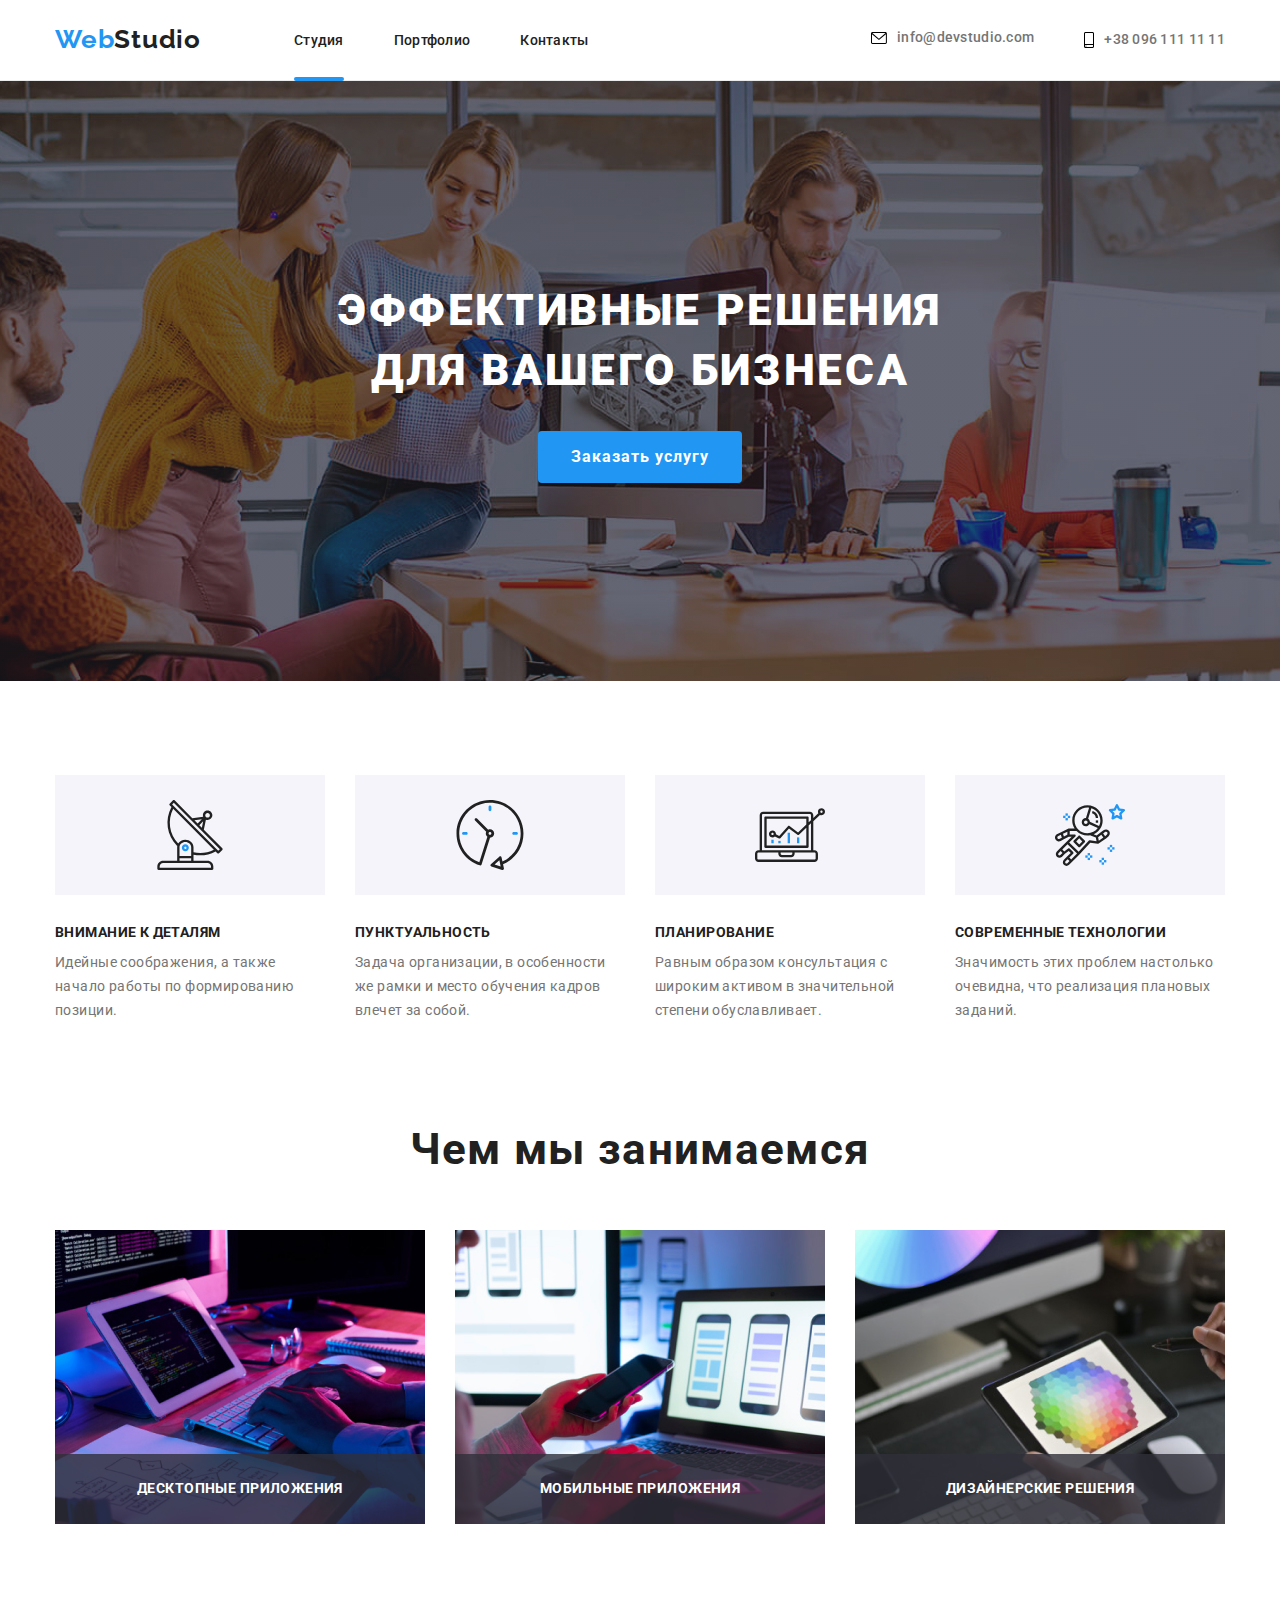
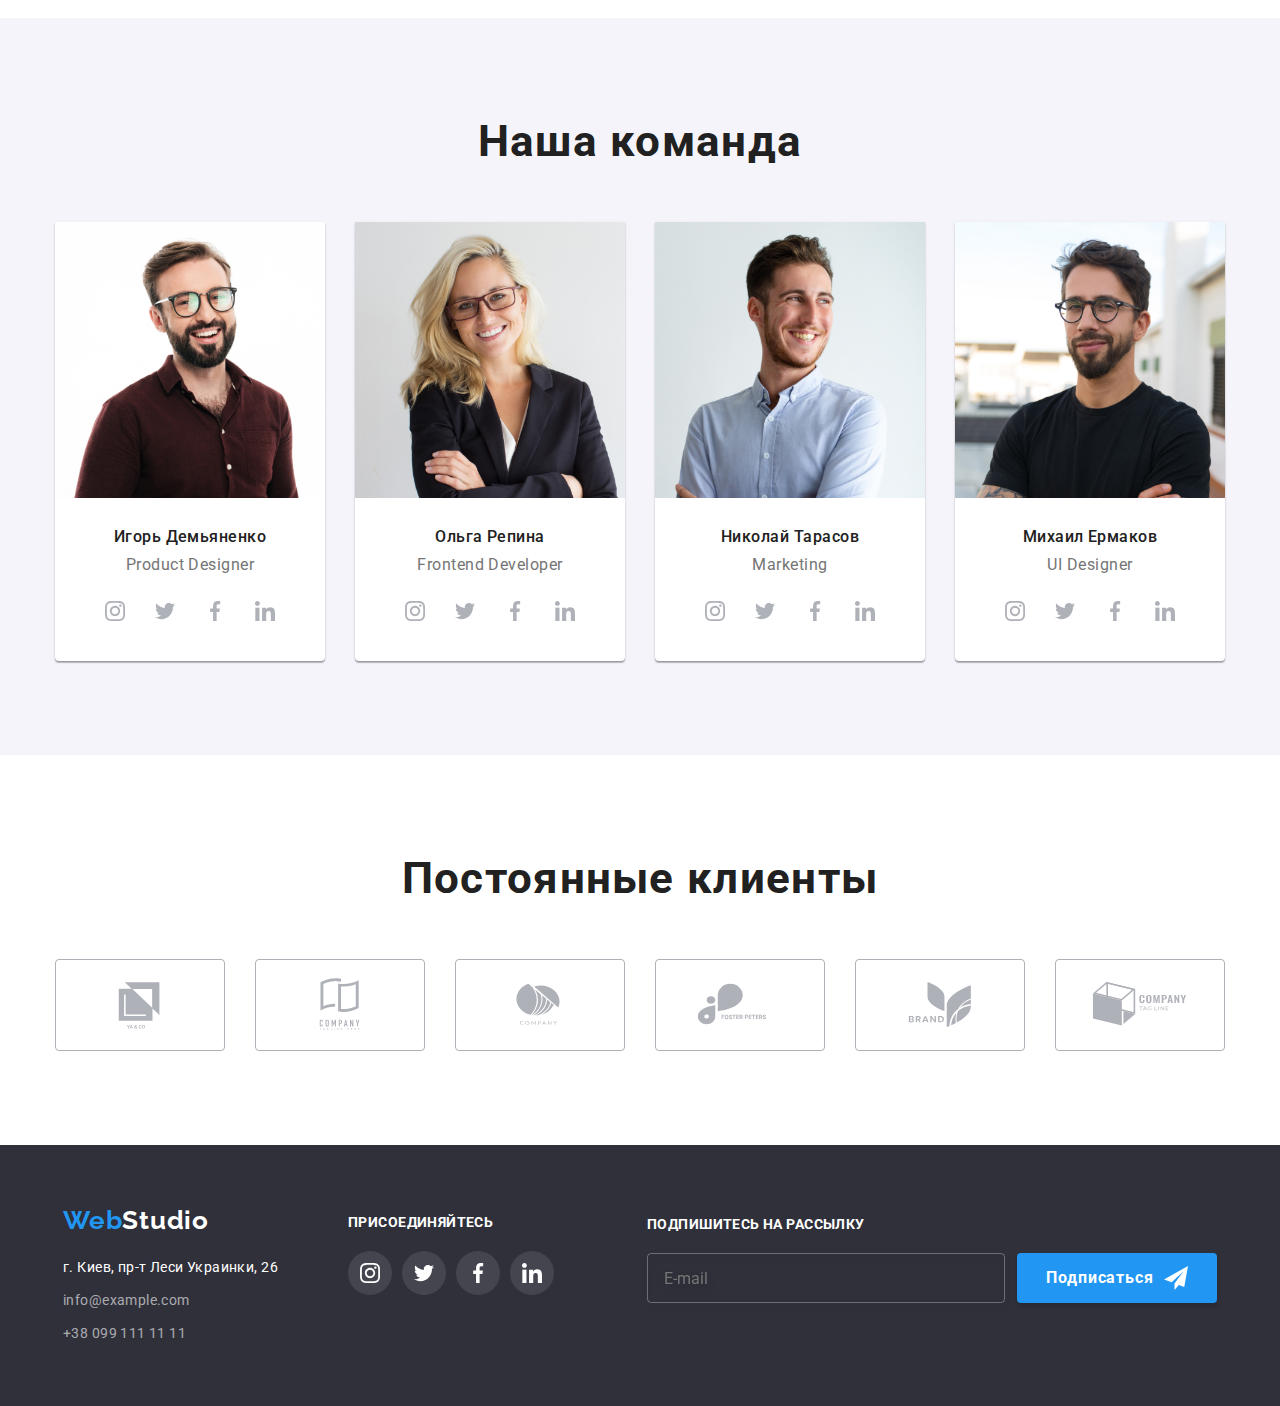
==== commit 9d866048: "Коммит картинка" ====
--- a/index.html
+++ b/index.html
@@ -40,14 +40,17 @@
                         +38 096 111 11 11</a>
                     <a href="maito:info@devstudio.com" class="mobile-nav__mail link">
                         info@devstudio.com</a>
-                   
+
 
                 </div>
                 <div class="mobile-nav__soc">
                     <ul class="mobile-nav__soc-list list">
-                        <li class="mobile-nav_soc-item"><a href="" class="mobile-nav__soc-link link">Instagram</a><span class="mobile-nav_line"></span></li>
-                        <li class="mobile-nav_soc-item"><a href="" class="mobile-nav__soc-link link">Twitter</a><span class="mobile-nav_line"></span></li>
-                        <li class="mobile-nav_soc-item"><a href="" class="mobile-nav__soc-link link">Facebook</a><span class="mobile-nav_line"></span></li>
+                        <li class="mobile-nav_soc-item"><a href="" class="mobile-nav__soc-link link">Instagram</a><span
+                                class="mobile-nav_line"></span></li>
+                        <li class="mobile-nav_soc-item"><a href="" class="mobile-nav__soc-link link">Twitter</a><span
+                                class="mobile-nav_line"></span></li>
+                        <li class="mobile-nav_soc-item"><a href="" class="mobile-nav__soc-link link">Facebook</a><span
+                                class="mobile-nav_line"></span></li>
                         <li class="mobile-nav_soc-item"><a href="" class="mobile-nav__soc-link link">LinkedIn</a></li>
                     </ul>
 
@@ -60,10 +63,12 @@
         <div class="container container-nav">
             <nav class="navigation">
                 <div class="navigation__mobile-menu">
-                   <a href="./index.html" lang="en" class="navigation__logo link"><span class="logo">Web</span>Studio</a>
-                <button type="button" class="navigation__mobile-btn" data-menu-open><svg class="" width="40px" heigth="40px">
-                        <use href="./images/symbol-defs.svg#icon-menu_40px"></use>
-                    </svg></button>
+                    <a href="./index.html" lang="en" class="navigation__logo link"><span
+                            class="logo">Web</span>Studio</a>
+                    <button type="button" class="navigation__mobile-btn" data-menu-open><svg class="" width="40px"
+                            heigth="40px">
+                            <use href="./images/symbol-defs.svg#icon-menu_40px"></use>
+                        </svg></button>
                 </div>
                 <ul class="navigation__list list">
                     <li class="navigation__item"><a href="./index.html" class="navigation__link current link">Студия</a>
@@ -102,9 +107,8 @@
                                 <use href="./images/symbol-defs.svg#icon-antenna-1"></use>
                             </svg></div>
                         <h3 class="advanteges__title title">Внимание к деталям</h3>
-                        <p class="advanteges__text text"> Идейные соображения, а также начало повседневной работы по
-                            формированию
-                            позиции.
+                        <p class="advanteges__text text"> Идейные соображения, а также начало работы по
+                            формированию позиции.
                         </p>
                     </li>
                     <li class="advanteges__item">
@@ -113,8 +117,7 @@
                             </svg></div>
                         <h3 class="advanteges__title title">Пунктуальность</h3>
                         <p class="advanteges__text text"> Задача организации, в особенности же рамки и место обучения
-                            кадров
-                            влечет за собой.
+                            кадров влечет за собой.
                         </p>
                     </li>
                     <li class="advanteges__item">
@@ -123,8 +126,7 @@
                             </svg></div>
                         <h3 class="advanteges__title title">Планирование</h3>
                         <p class="advanteges__text text"> Равным образом консультация с широким активом в значительной
-                            степени
-                            обуславливает.
+                            степени обуславливает.
                         </p>
                     </li>
                     <li class="advanteges__item">
@@ -133,8 +135,7 @@
                             </svg></div>
                         <h3 class="advanteges__title title">Современные технологии</h3>
                         <p class="advanteges__text text"> Значимость этих проблем настолько очевидна, что реализация
-                            плановых
-                            заданий.
+                            плановых заданий.
                         </p>
                     </li>
                 </ul>
@@ -419,7 +420,7 @@
                         <span><svg class="policy-svg" width="11" height="8">
                                 <use href="./images/symbol-defs.svg#icon-Vector-1"></use>
                             </svg></span>
-                       Соглашаюсь с рассылкой и принимаю <a href="" class="policy-link">Условия договора </a>
+                        Соглашаюсь с рассылкой и принимаю <a href="" class="policy-link">Условия договора </a>
 
                     </label>
 
--- a/css/main.min.css
+++ b/css/main.min.css
@@ -1 +1 @@
-:root{--primary-text-color: #757575;--title-text-color: #212121;--accent-text-color: #2196F3}*{box-sizing:border-box}h1,h2,h3,h4,h5,h6,ul,li,p{margin:0;padding-left:0}img{max-width:100%;display:block}body{color:var(--primary-text-color);background-color:#fff;font-family:"Roboto",sans-serif}.container{width:100%;margin-right:auto;margin-left:auto;padding-left:15px;padding-right:15px}@media screen and (min-width: 480px){.container{width:480px}}@media screen and (min-width: 768px){.container{width:768px}}@media screen and (min-width: 1200px){.container{width:1200px}}.container-nav{display:flex;align-items:center;height:80px}.visually-hidden{position:absolute;white-space:nowrap;width:1px;height:1px;overflow:hidden;border:0;padding:0;clip:rect(0 0 0 0);-webkit-clip-path:inset(50%);clip-path:inset(50%);margin:-1px}.list{list-style:none}.link{text-decoration:none}.logo{color:var(--accent-text-color)}.header{border-bottom:1px solid #ececec}.navigation{display:flex}.navigation__logo{color:var(--title-text-color);font-family:"Raleway";font-style:normal;font-weight:700;font-size:26px;line-height:1,19;letter-spacing:.03em;margin-right:0}@media screen and (min-width: 480px){.navigation__logo{margin-right:0}}@media screen and (min-width: 768px){.navigation__logo{margin-right:88px}}@media screen and (min-width: 1200px){.navigation__logo{margin-right:93px}}.navigation__list{display:none;align-items:center;gap:50px}@media screen and (min-width: 480px){.navigation__list{display:none}}@media screen and (min-width: 768px){.navigation__list{display:flex}}@media screen and (min-width: 1200px){.navigation__list{display:flex}}.navigation__mobile-menu{display:flex;align-items:center;justify-content:flex-end}.navigation__mobile-btn{border:none;background-color:rgba(0,0,0,0);margin-left:auto;padding:0;margin-left:276px;display:block}@media screen and (min-width: 480px){.navigation__mobile-btn{display:block}}@media screen and (min-width: 768px){.navigation__mobile-btn{display:none}}@media screen and (min-width: 1200px){.navigation__mobile-btn{display:none}}.navigation__link{color:var(--title-text-color);font-style:"Roboto";font-weight:500;font-size:14px;line-height:1.14;letter-spacing:.02em;transition:color 250ms cubic-bezier(0.4, 0, 0.2, 1);position:relative}.navigation__link::after{content:"";position:absolute;width:100%;height:4px;border-radius:2px;background-color:var(--accent-text-color);top:45px;display:block;opacity:0}.navigation__link.current::after{content:"";position:absolute;width:100%;height:4px;border-radius:2px;background-color:var(--accent-text-color);top:45px;display:block;opacity:1}.navigation__link:hover::after{opacity:1}.navigation__link:hover,.navigation__link:focus{color:var(--accent-text-color)}.contacts__link{color:var(--primary-text-color);font-weight:500;font-size:14px;line-height:1.14px;letter-spacing:.02em;display:flex;align-items:center;transition:color 250ms cubic-bezier(0.4, 0, 0.2, 1)}.contacts__link:hover,.contacts__link:focus{color:var(--accent-text-color)}.contacts__link:hover .contacts__icon-svg,.contacts__link:focus .contacts__icon-svg{fill:var(--accent-text-color)}.contacts{display:none;margin-left:auto;gap:50px}@media screen and (min-width: 480px){.contacts{display:none}}@media screen and (min-width: 768px){.contacts{display:flex;flex-direction:column;gap:10px}}@media screen and (min-width: 1200px){.contacts{display:flex;flex-direction:row;gap:50px}}.contacts__icon-svg{margin-right:10px;transition:fill 250ms cubic-bezier(0.4, 0, 0.2, 1)}.contacts__icon-svg:hover,.contacts__icon-svg:focus{fill:var(--accent-text-color)}.mobile-nav{position:fixed;z-index:1;width:100%;height:100%;background-color:#fff;box-shadow:0px 4px 8px rgba(0,0,0,.04),0px 2px 4px rgba(0,0,0,.08),0px 1px 3px rgba(0,0,0,.16);display:flex;flex-direction:column;justify-content:space-between;padding:48px 40px}.mobile-nav.is-hidden{opacity:0;visibility:hidden;pointer-events:none}.mobile-nav__btn{position:absolute;top:21px;right:21px;border:none;background-color:rgba(0,0,0,0)}.mobile-nav__list{display:flex;flex-direction:column;gap:32px}.mobile-nav__link{font-weight:500;font-size:40px;line-height:47px;letter-spacing:.02em;color:#000}.mobile-nav__link:hover,.mobile-nav__link:focus{color:var(--accent-text-color)}.mobile-nav__contacts{display:flex;flex-direction:column;gap:64px}.mobile-nav__connects{display:flex;flex-direction:column;gap:32px}.mobile-nav__tel{font-weight:500;font-size:34px;line-height:1.17;letter-spacing:.02em;color:#2196f3}.mobile-nav__mail{font-weight:500;font-size:24px;line-height:28px;letter-spacing:.02em;color:#757575}.mobile-nav__soc-list{display:flex}.mobile-nav_soc-item{display:flex;justify-content:center;align-items:center}.mobile-nav__soc-link{font-weight:500;font-size:18px;line-height:1.22;letter-spacing:.02em;color:#2196f3;margin:0}.mobile-nav_line{width:22px;height:0px;border:1px solid rgba(33,33,33,.2);transform:rotate(90deg)}.hero{background-color:#2f303a;height:400px;padding-top:118px;background-image:linear-gradient(rgba(47, 48, 58, 0.4), rgba(47, 48, 58, 0.4)),url(../images/header-mobile.jpg);background-repeat:no-repeat;background-position:center;background-size:cover;margin:0 auto}@media(min-device-pixel-ratio: 2),(-webkit-min-device-pixel-ratio: 2),(min-resolution: 192dpi),(min-resolution: 2dppx){.hero .hero{background-image:url("../images/img@2x.jpg")}}@media screen and (min-width: 480px){.hero{background-image:linear-gradient(rgba(47, 48, 58, 0.4), rgba(47, 48, 58, 0.4)),url(../images/header-mobile.jpg);height:400px;padding-top:118px}}@media screen and (min-width: 768px){.hero{background-image:linear-gradient(rgba(47, 48, 58, 0.4), rgba(47, 48, 58, 0.4)),url(../images/header-tablet.jpg);height:400px;padding-top:118px}}@media screen and (min-width: 1200px){.hero{background-image:linear-gradient(rgba(47, 48, 58, 0.4), rgba(47, 48, 58, 0.4)),url(../images/hero-bg.jpg);height:600px;padding-top:200px;max-width:1600px}}.hero__title{color:#fff;font-weight:900;font-size:21px;line-height:1.62;text-align:center;letter-spacing:.06em;text-transform:uppercase}@media screen and (min-width: 480px){.hero__title{font-size:26px;line-height:1.62}}@media screen and (min-width: 768px){.hero__title{font-size:26px;line-height:1.62}}@media screen and (min-width: 1200px){.hero__title{font-size:44px;line-height:1.36}}.hero__button{font-family:"Roboto";cursor:pointer;color:#fff;background-color:var(--accent-text-color);font-weight:700;font-size:16px;line-height:1.88;text-align:center;letter-spacing:.06em;padding:10px 24px;border-radius:4px;border:1px solid rgba(0,0,0,0);margin-top:30px;margin-left:auto;margin-right:auto;display:block}@media screen and (min-width: 480px){.hero__button{padding:10px 24px}}@media screen and (min-width: 768px){.hero__button{padding:10px 24px}}@media screen and (min-width: 1200px){.hero__button{padding:10px 32px}}.advanteges{padding-top:60px;padding-bottom:60px}@media screen and (min-width: 480px){.advanteges{padding-top:60px;padding-bottom:60px}}@media screen and (min-width: 768px){.advanteges{padding-top:60px;padding-bottom:60px}}@media screen and (min-width: 1200px){.advanteges{padding-top:94px;padding-bottom:94px}}.advanteges__list{display:flex;flex-wrap:wrap;justify-content:center;align-items:center;gap:30px}@media screen and (min-width: 480px){.advanteges__list{flex-wrap:wrap}}@media screen and (min-width: 768px){.advanteges__list{flex-wrap:wrap}}.advanteges__item{width:320px}@media screen and (min-width: 480px){.advanteges__item{width:450px}}@media screen and (min-width: 768px){.advanteges__item{width:354px}}@media screen and (min-width: 1200px){.advanteges__item{width:270px}}.advanteges__logo{width:300px;height:120px;background-color:#f5f4fa;display:flex;justify-content:center;margin-bottom:30px}@media screen and (min-width: 480px){.advanteges__logo{width:450px}}@media screen and (min-width: 768px){.advanteges__logo{width:354px}}@media screen and (min-width: 1200px){.advanteges__logo{width:270px}}.advanteges__title{color:var(--title-text-color);font-weight:700;font-size:14px;line-height:1.14;letter-spacing:.03em;text-transform:uppercase;margin-bottom:10px;text-align:center}@media screen and (min-width: 480px){.advanteges__title{text-align:center}}@media screen and (min-width: 768px){.advanteges__title{text-align:left}}@media screen and (min-width: 1200px){.advanteges__title{text-align:left}}.advanteges__text{font-size:14px;line-height:1.71;letter-spacing:.03em}.working{padding-bottom:94px;display:none}@media screen and (min-width: 480px){.working{display:none}}@media screen and (min-width: 768px){.working{display:none}}@media screen and (min-width: 1200px){.working{display:block}}.working__anim{position:relative}.working__list{display:flex;justify-content:space-between}.working__text{display:flex;align-items:center;justify-content:center;width:370px;height:70px;position:absolute;bottom:0;left:0;color:#fff;font-weight:700;font-size:14px;line-height:1.14;text-align:center;letter-spacing:.03em;text-transform:uppercase;background-color:rgba(47,48,58,.8);transition:box-shadow 250ms cubic-bezier(0.4, 0, 0.2, 1)}.working__text:hover{box-shadow:0px 4px 4px rgba(0,0,0,.25)}.team{background-color:#f5f4fa;padding-top:60px;padding-bottom:60px}@media screen and (min-width: 480px){.team{padding-top:60px;padding-bottom:60px}}@media screen and (min-width: 768px){.team{padding-top:60px;padding-bottom:60px}}@media screen and (min-width: 1200px){.team{padding-top:94px;padding-bottom:94px}}.team__list{display:flex;flex-wrap:wrap;gap:30px;justify-content:center}.team__item{background-color:#fff;text-align:center;box-shadow:0px 1px 3px rgba(0,0,0,.12),0px 1px 1px rgba(0,0,0,.14),0px 2px 1px rgba(0,0,0,.2);border-radius:0px 0px 4px 4px;width:320px}@media screen and (min-width: 480px){.team__item{width:450px}}@media screen and (min-width: 768px){.team__item{width:354px}}@media screen and (min-width: 1200px){.team__item{width:270px}}.description{padding-top:30px;padding-bottom:30px;border-radius:0px 0px 4px 4px}.description__title{color:var(--title-text-color);font-weight:500;font-size:16px;line-height:1.18;letter-spacing:.03em;margin-bottom:10px}.description__text{color:var(--primary-text-color);font-size:16px;line-height:1.18;letter-spacing:.03em;margin-bottom:16px}.description__soc{display:flex;justify-content:center;gap:10px}.description__icon{fill:#afb1b8;transition:fill 250ms cubic-bezier(0.4, 0, 0.2, 1)}.description__link{width:40px;height:40px;border-radius:50%;background-color:#fff;display:flex;align-items:center;justify-content:center;transition:background-color 250ms cubic-bezier(0.4, 0, 0.2, 1)}.description__link:hover,.description__link:focus{background-color:var(--accent-text-color)}.team__main,.working__title{color:var(--title-text-color);font-weight:700;font-size:36px;line-height:1.16;letter-spacing:.03em;margin-bottom:50px;text-align:center}.description__link:hover .description__icon,.description__link:focus .description__icon{fill:#fff}.customers{padding-top:94px}@media screen and (min-width: 480px){.customers{padding-top:60px;padding-bottom:60px}}@media screen and (min-width: 768px){.customers{padding-top:60px;padding-bottom:60px}}@media screen and (min-width: 1200px){.customers{padding-top:94px;padding-bottom:94px}}.customers-title{margin-bottom:50px;text-align:center;font-weight:700;font-size:36px;line-height:1.16;text-align:center;letter-spacing:.03em;color:var(--title-text-color)}.customers-list{display:flex;justify-content:center;gap:30px;flex-wrap:wrap}.customers-item-link{display:flex;width:210px;height:92px;border:1px solid #afb1b8;border-radius:4px;justify-content:center;align-items:center;transition:border 250ms cubic-bezier(0.4, 0, 0.2, 1)}@media screen and (min-width: 480px){.customers-item-link{width:210px}}@media screen and (min-width: 768px){.customers-item-link{width:226px}}@media screen and (min-width: 1200px){.customers-item-link{width:170px}}.customers-item-link:hover,.customers-item-link :focus{border:1px solid var(--accent-text-color)}.customers-item-link:focus .customers-logo,.customers-item-link:hover .customers-logo{fill:var(--accent-text-color)}.customers-logo{fill:#afb1b8;transition:fill 250ms cubic-bezier(0.4, 0, 0.2, 1)}.portfolio{padding-top:94px;padding-bottom:94px}.portfolio-list{justify-content:left;display:flex;flex-wrap:wrap;gap:8px}@media screen and (min-width: 480px){.portfolio-list{justify-content:left}}@media screen and (min-width: 768px){.portfolio-list{justify-content:center}}@media screen and (min-width: 1200px){.portfolio-list{justify-content:center}}.portfolio-btn{cursor:pointer;color:var(--title-text-color);background-color:#f5f4fa;font-weight:500;font-size:16px;line-height:1.62;text-align:center;letter-spacing:.03em;font-family:inherit;padding-top:6px;padding-bottom:6px;padding-left:22px;padding-right:22px;border:0;border-radius:4px;transition:background-color 250ms cubic-bezier(0.4, 0, 0.2, 1),box-shadow 250ms cubic-bezier(0.4, 0, 0.2, 1),color 250ms cubic-bezier(0.4, 0, 0.2, 1)}.portfolio-btn:hover,.portfolio-btn:focus{color:#fff;background-color:var(--accent-text-color);box-shadow:0px 3px 1px rgba(0,0,0,.1),0px 1px 2px rgba(0,0,0,.08),0px 2px 2px rgba(0,0,0,.12)}.projects{margin-top:50px}.portfolio-projeсts{display:flex;flex-wrap:wrap;gap:30px}.portfolio-projects-item{width:320px;transition:box-shadow 250ms cubic-bezier(0.4, 0, 0.2, 1)}@media screen and (min-width: 480px){.portfolio-projects-item{width:450px}}@media screen and (min-width: 768px){.portfolio-projects-item{width:354px}}@media screen and (min-width: 1200px){.portfolio-projects-item{width:370px}}.portfolio-imj-wrap{position:relative;overflow:hidden}.portfolio-imj-text{padding:63px 24px 63px 24px;position:absolute;top:0;left:0;height:100%;font-weight:400;font-size:18px;line-height:1.56;letter-spacing:.03em;color:#fff;background-color:rgba(33,150,243,.9);transform:translateY(100%);transition:250ms cubic-bezier(0.4, 0, 0.2, 1)}.portfolio-projects-item:hover,.portfolio-projects-item:focus{box-shadow:0px 1px 1px rgba(0,0,0,.12),0px 4px 4px rgba(0,0,0,.06),1px 4px 6px rgba(0,0,0,.16)}.portfolio-projects-item:hover .portfolio-imj-text{transform:translateY(0%)}.portfolio-projects-description{padding-top:20px;padding-bottom:20px;padding-left:24px;border:1px solid #eee}.portfolio-title{color:var(--title-text-color);font-weight:700;font-size:18px;line-height:2;letter-spacing:.06em;margin-bottom:4px}.portfolio-text{color:var(--primary-text-color);font-size:16px;line-height:1.88;letter-spacing:.03em}.footer{background-color:#2f303a;padding-top:60px;padding-bottom:60px}.footer-display{display:flex;flex-wrap:wrap;justify-content:center;gap:60px}@media screen and (min-width: 480px){.footer-display{flex-wrap:wrap}}@media screen and (min-width: 768px){.footer-display{flex-wrap:wrap}}@media screen and (min-width: 1200px){.footer-display{flex-wrap:nowrap}}.footer-block{display:flex;justify-content:center;flex-direction:column}.footer-logo{color:#fff;font-family:"Raleway";font-style:normal;font-weight:700;font-size:26px;line-height:31px;letter-spacing:.03em;margin:0;padding-left:37px}.footer-adress{margin-top:20px}.footer-item{margin-top:9px;text-align:center}@media screen and (min-width: 480px){.footer-item{text-align:center}}@media screen and (min-width: 768px){.footer-item{text-align:center}}@media screen and (min-width: 1200px){.footer-item{text-align:left}}.footer-map,.footer-link{color:#fff;font-weight:400;font-size:14px;line-height:1.71;letter-spacing:.03em;font-style:normal;transition:color 250ms cubic-bezier(0.4, 0, 0.2, 1)}.footer-link{color:rgba(255,255,255,.6)}.footer-link:hover,.footer-link:focus{color:var(--accent-text-color)}.footer-map:hover,.footer-map:focus{color:var(--accent-text-color)}.footer-join-soc{margin-left:0;margin-top:0}@media screen and (min-width: 480px){.footer-join-soc{margin-left:0;margin-top:0}}@media screen and (min-width: 768px){.footer-join-soc{margin-left:105px;margin-top:5px}}@media screen and (min-width: 1200px){.footer-join-soc{margin-left:10px;margin-top:10px}}.footer-title,.footer .mailinglist-title{color:#fff;margin-bottom:20px;font-weight:700;font-size:14px;line-height:1.14;letter-spacing:.03em;text-transform:uppercase;text-align:center}@media screen and (min-width: 480px){.footer-title,.footer .mailinglist-title{text-align:center}}@media screen and (min-width: 768px){.footer-title,.footer .mailinglist-title{text-align:center}}@media screen and (min-width: 1200px){.footer-title,.footer .mailinglist-title{text-align:left}}.footer-soc{display:flex;justify-content:center;align-items:center;gap:10px}.footer-soc-link{height:44px;width:44px;border-radius:50%;background-color:rgba(255,255,255,.1);display:flex;justify-content:center;align-items:center;transition:background-color 250ms cubic-bezier(0.4, 0, 0.2, 1)}.footer-soc-link:hover,.footer-soc-link:focus{background-color:var(--accent-text-color)}.footer-soc-icon{fill:#fff}.mailinglist{margin-left:0;margin-top:0}@media screen and (min-width: 480px){.mailinglist{margin-left:0;margin-top:0}}@media screen and (min-width: 1200px){.mailinglist{margin-left:33px;margin-top:12px}}.mailinglist-email{width:100%;height:50px;border:1px solid rgba(255,255,255,.3);filter:drop-shadow(0px 4px 4px rgba(0, 0, 0, 0.15));border-radius:4px;background-color:rgba(0,0,0,0);color:#fff;padding-left:16px}@media screen and (min-width: 480px){.mailinglist-email{width:450px}}@media screen and (min-width: 768px){.mailinglist-email{width:450px}}@media screen and (min-width: 1200px){.mailinglist-email{width:358px}}.mailinglist-email::-moz-placeholder{padding:0}.mailinglist-email:-ms-input-placeholder{padding:0}.mailinglist-email::placeholder{padding:0}.mailinglist-form{display:flex;flex-wrap:wrap;align-items:center;gap:20px}@media screen and (min-width: 480px){.mailinglist-form{gap:20px}}@media screen and (min-width: 768px){.mailinglist-form{gap:20px;flex-direction:column}}@media screen and (min-width: 1200px){.mailinglist-form{gap:12px;flex-direction:row}}.mailinglist-svg{background-image:url(../images/icon\ send.svg);width:24px;height:24px}.button-signin{width:200px;height:50px;background-color:var(--accent-text-color);font-weight:700;font-size:16px;line-height:1.88;letter-spacing:.06em;color:#fff;box-shadow:0px 4px 4px rgba(0,0,0,.15);border-radius:4px;border:none;display:flex;justify-content:center;gap:10px;align-items:center;cursor:pointer;margin-left:auto;margin-right:auto}.backdrop{background-color:rgba(0,0,0,.2);width:100%;height:100%;position:fixed;top:0;left:0;opacity:1;transition:opacity 250ms cubic-bezier(0.4, 0, 0.2, 1),visibility 250ms}.backdrop.is-hidden{opacity:0;visibility:hidden;pointer-events:none}.backdrop.is-hidden.modal{transform:translate(-50%, -50%) scale(0)}.modal{position:absolute;width:320px;height:609px;top:50%;left:50%;background-color:#fff;transform:translate(-50%, -50%) scale(1);transition:scale 250ms cubic-bezier(0.4, 0, 0.2, 1);box-shadow:0px 1px 3px rgba(0,0,0,.12),0px 1px 1px rgba(0,0,0,.14),0px 2px 1px rgba(0,0,0,.2);border-radius:4px;padding:40px}@media screen and (min-width: 480px){.modal{width:450px;height:609px}}@media screen and (min-width: 768px){.modal{width:450px;height:609px}}@media screen and (min-width: 1200px){.modal{width:528px;height:581px}}.modal-btn{display:flex;width:30px;height:30px;border-radius:50%;justify-content:center;align-items:center;border:1px solid rgba(0,0,0,.1);background-color:#fff;position:absolute;top:8px;right:8px;cursor:pointer;font-family:"Roboto"}.modal-title{font-weight:700;font-size:20px;line-height:1.15;text-align:center;letter-spacing:.03em;color:#212121;margin-bottom:12px}.form-field{position:relative;margin-bottom:10px}.input-title{font-weight:400;font-size:12px;line-height:1.16;letter-spacing:.01em;color:#757575;display:block;margin-bottom:4px}.form-input{width:100%;height:40px;border:1px solid rgba(33,33,33,.2);border-radius:4px;padding-left:42px;outline:none}.form-input:focus{border-color:var(--accent-text-color)}.form-input:focus+.form-svg{fill:#2196f3}.form-svg{position:absolute;left:12px;top:50%}.modal-comment{width:100%;height:120px;border:1px solid rgba(33,33,33,.2);border-radius:4px;resize:none;font-weight:400;font-size:12px;line-height:1.16;letter-spacing:.01em;color:var(--primary-text-color);padding:12px;outline:none}.modal-comment:focus{border-color:var(--accent-text-color)}.modal-comment::-moz-placeholder{font-weight:400;font-size:12px;line-height:1.16;letter-spacing:.01em;color:rgba(117,117,117,.5)}.modal-comment:-ms-input-placeholder{font-weight:400;font-size:12px;line-height:1.16;letter-spacing:.01em;color:rgba(117,117,117,.5)}.modal-comment::placeholder{font-weight:400;font-size:12px;line-height:1.16;letter-spacing:.01em;color:rgba(117,117,117,.5)}.button-send{margin-left:auto;margin-right:auto;margin-top:30px;display:block;width:200px;height:50px;color:#fff;background-color:var(--accent-text-color);box-shadow:0px 4px 4px rgba(0,0,0,.15);border-radius:4px;border:none;cursor:pointer;font-family:"Roboto";font-weight:700;font-size:16px;line-height:1.88;letter-spacing:.06em}.policy-svg{fill:rgba(0,0,0,0)}.form-policy:checked+.check-text span{background-color:var(--accent-text-color);border-color:var(--accent-text-color)}.form-policy:checked+.check-text .policy-svg{fill:#fff}.check-text{font-weight:400;font-size:12px;line-height:14px;letter-spacing:.03em;color:#757575;display:flex;align-items:center}@media screen and (min-width: 480px){.check-text{font-size:12px;line-height:14px}}@media screen and (min-width: 768px){.check-text{font-size:12px;line-height:14px}}@media screen and (min-width: 1200px){.check-text{font-size:14px;line-height:1.71}}.check-text span{width:16px;height:15px;border:2px solid #212121;border-radius:3px;align-items:center;justify-content:center;transition:background-color 250ms cubic-bezier(0.4, 0, 0.2, 1),border-color 250ms cubic-bezier(0.4, 0, 0.2, 1);margin-right:7px}.policy-link{color:var(--accent-text-color);margin-left:3px;display:inline-block}/*# sourceMappingURL=main.min.css.map */+:root{--primary-text-color: #757575;--title-text-color: #212121;--accent-text-color: #2196F3}*{box-sizing:border-box}h1,h2,h3,h4,h5,h6,ul,li,p{margin:0;padding-left:0}img{max-width:100%;display:block}body{color:var(--primary-text-color);background-color:#fff;font-family:"Roboto",sans-serif}.container{width:100%;margin-right:auto;margin-left:auto;padding-left:15px;padding-right:15px}@media screen and (min-width: 480px){.container{width:480px}}@media screen and (min-width: 768px){.container{width:768px}}@media screen and (min-width: 1200px){.container{width:1200px}}.container-nav{display:flex;align-items:center;height:80px}.visually-hidden{position:absolute;white-space:nowrap;width:1px;height:1px;overflow:hidden;border:0;padding:0;clip:rect(0 0 0 0);-webkit-clip-path:inset(50%);clip-path:inset(50%);margin:-1px}.list{list-style:none}.link{text-decoration:none}.logo{color:var(--accent-text-color)}.header{border-bottom:1px solid #ececec}.navigation{display:flex}.navigation__logo{color:var(--title-text-color);font-family:"Raleway";font-style:normal;font-weight:700;font-size:26px;line-height:1,19;letter-spacing:.03em;margin-right:0}@media screen and (min-width: 480px){.navigation__logo{margin-right:0}}@media screen and (min-width: 768px){.navigation__logo{margin-right:88px}}@media screen and (min-width: 1200px){.navigation__logo{margin-right:93px}}.navigation__list{display:none;align-items:center;gap:50px}@media screen and (min-width: 480px){.navigation__list{display:none}}@media screen and (min-width: 768px){.navigation__list{display:flex}}@media screen and (min-width: 1200px){.navigation__list{display:flex}}.navigation__mobile-menu{display:flex;align-items:center;justify-content:flex-end}.navigation__mobile-btn{border:none;background-color:rgba(0,0,0,0);margin-left:auto;padding:0;margin-left:276px;display:block}@media screen and (min-width: 480px){.navigation__mobile-btn{display:block}}@media screen and (min-width: 768px){.navigation__mobile-btn{display:none}}@media screen and (min-width: 1200px){.navigation__mobile-btn{display:none}}.navigation__link{color:var(--title-text-color);font-style:"Roboto";font-weight:500;font-size:14px;line-height:1.14;letter-spacing:.02em;transition:color 250ms cubic-bezier(0.4, 0, 0.2, 1);position:relative}.navigation__link::after{content:"";position:absolute;width:100%;height:4px;border-radius:2px;background-color:var(--accent-text-color);top:45px;display:block;opacity:0}.navigation__link.current::after{content:"";position:absolute;width:100%;height:4px;border-radius:2px;background-color:var(--accent-text-color);top:45px;display:block;opacity:1}.navigation__link:hover::after{opacity:1}.navigation__link:hover,.navigation__link:focus{color:var(--accent-text-color)}.contacts__link{color:var(--primary-text-color);font-weight:500;font-size:14px;line-height:1.14px;letter-spacing:.02em;display:flex;align-items:center;transition:color 250ms cubic-bezier(0.4, 0, 0.2, 1)}.contacts__link:hover,.contacts__link:focus{color:var(--accent-text-color)}.contacts__link:hover .contacts__icon-svg,.contacts__link:focus .contacts__icon-svg{fill:var(--accent-text-color)}.contacts{display:none;margin-left:auto;gap:50px}@media screen and (min-width: 480px){.contacts{display:none}}@media screen and (min-width: 768px){.contacts{display:flex;flex-direction:column;gap:10px}}@media screen and (min-width: 1200px){.contacts{display:flex;flex-direction:row;gap:50px}}.contacts__icon-svg{margin-right:10px;transition:fill 250ms cubic-bezier(0.4, 0, 0.2, 1)}.contacts__icon-svg:hover,.contacts__icon-svg:focus{fill:var(--accent-text-color)}.mobile-nav{position:fixed;z-index:1;width:100%;height:100%;background-color:#fff;box-shadow:0px 4px 8px rgba(0,0,0,.04),0px 2px 4px rgba(0,0,0,.08),0px 1px 3px rgba(0,0,0,.16);display:flex;flex-direction:column;justify-content:space-between;padding:48px 40px}.mobile-nav.is-hidden{opacity:0;visibility:hidden;pointer-events:none}.mobile-nav__btn{position:absolute;top:21px;right:21px;border:none;background-color:rgba(0,0,0,0)}.mobile-nav__list{display:flex;flex-direction:column;gap:32px}.mobile-nav__link{font-weight:500;font-size:40px;line-height:47px;letter-spacing:.02em;color:#000}.mobile-nav__link:hover,.mobile-nav__link:focus{color:var(--accent-text-color)}.mobile-nav__contacts{display:flex;flex-direction:column;gap:64px}.mobile-nav__connects{display:flex;flex-direction:column;gap:32px}.mobile-nav__tel{font-weight:500;font-size:34px;line-height:1.17;letter-spacing:.02em;color:#2196f3}.mobile-nav__mail{font-weight:500;font-size:24px;line-height:28px;letter-spacing:.02em;color:#757575}.mobile-nav__soc-list{display:flex}.mobile-nav_soc-item{display:flex;justify-content:center;align-items:center}.mobile-nav__soc-link{font-weight:500;font-size:18px;line-height:1.22;letter-spacing:.02em;color:#2196f3;margin:0}.mobile-nav_line{width:22px;height:0px;border:1px solid rgba(33,33,33,.2);transform:rotate(90deg)}.hero{background-color:#2f303a;height:400px;padding-top:118px;background-image:linear-gradient(rgba(47, 48, 58, 0.4), rgba(47, 48, 58, 0.4)),url(../images/header-mobile.jpg);background-repeat:no-repeat;background-position:center;background-size:cover;margin:0 auto}@media(min-device-pixel-ratio: 2),(-webkit-min-device-pixel-ratio: 2),(min-resolution: 192dpi),(min-resolution: 2dppx){.hero{background-image:url("../images/Img@2x.jpg")}}@media screen and (min-width: 480px){.hero{background-image:linear-gradient(rgba(47, 48, 58, 0.4), rgba(47, 48, 58, 0.4)),url(../images/header-mobile.jpg);height:400px;padding-top:118px}}@media screen and (min-width: 480px)and (min-device-pixel-ratio: 2),screen and (min-width: 480px)and (-webkit-min-device-pixel-ratio: 2),screen and (min-width: 480px)and (min-resolution: 192dpi),screen and (min-width: 480px)and (min-resolution: 2dppx){.hero{background-image:url("../images/Img@2x.jpg")}}@media screen and (min-width: 768px){.hero{background-image:linear-gradient(rgba(47, 48, 58, 0.4), rgba(47, 48, 58, 0.4)),url(../images/header-tablet.jpg);height:400px;padding-top:118px}}@media screen and (min-width: 768px)and (min-device-pixel-ratio: 2),screen and (min-width: 768px)and (-webkit-min-device-pixel-ratio: 2),screen and (min-width: 768px)and (min-resolution: 192dpi),screen and (min-width: 768px)and (min-resolution: 2dppx){.hero{background-image:url("../images/Img@2x.jpg")}}@media screen and (min-width: 1200px){.hero{background-image:linear-gradient(rgba(47, 48, 58, 0.4), rgba(47, 48, 58, 0.4)),url(../images/hero-bg.jpg);height:600px;padding-top:200px;max-width:1600px}}@media screen and (min-width: 1200px)and (min-device-pixel-ratio: 2),screen and (min-width: 1200px)and (-webkit-min-device-pixel-ratio: 2),screen and (min-width: 1200px)and (min-resolution: 192dpi),screen and (min-width: 1200px)and (min-resolution: 2dppx){.hero{background-image:url("../images/Img@2x.jpg")}}.hero__title{color:#fff;font-weight:900;font-size:21px;line-height:1.62;text-align:center;letter-spacing:.06em;text-transform:uppercase}@media screen and (min-width: 480px){.hero__title{font-size:26px;line-height:1.62}}@media screen and (min-width: 768px){.hero__title{font-size:26px;line-height:1.62}}@media screen and (min-width: 1200px){.hero__title{font-size:44px;line-height:1.36}}.hero__button{font-family:"Roboto";cursor:pointer;color:#fff;background-color:var(--accent-text-color);font-weight:700;font-size:16px;line-height:1.88;text-align:center;letter-spacing:.06em;padding:10px 24px;border-radius:4px;border:1px solid rgba(0,0,0,0);margin-top:30px;margin-left:auto;margin-right:auto;display:block}@media screen and (min-width: 480px){.hero__button{padding:10px 24px}}@media screen and (min-width: 768px){.hero__button{padding:10px 24px}}@media screen and (min-width: 1200px){.hero__button{padding:10px 32px}}.advanteges{padding-top:60px;padding-bottom:60px}@media screen and (min-width: 480px){.advanteges{padding-top:60px;padding-bottom:60px}}@media screen and (min-width: 768px){.advanteges{padding-top:60px;padding-bottom:60px}}@media screen and (min-width: 1200px){.advanteges{padding-top:94px;padding-bottom:94px}}.advanteges__list{display:flex;flex-wrap:wrap;justify-content:center;align-items:center;gap:30px}@media screen and (min-width: 480px){.advanteges__list{flex-wrap:wrap}}@media screen and (min-width: 768px){.advanteges__list{flex-wrap:wrap}}.advanteges__item{width:320px}@media screen and (min-width: 480px){.advanteges__item{width:450px}}@media screen and (min-width: 768px){.advanteges__item{width:354px}}@media screen and (min-width: 1200px){.advanteges__item{width:270px}}.advanteges__logo{width:300px;height:120px;background-color:#f5f4fa;display:flex;justify-content:center;margin-bottom:30px}@media screen and (min-width: 480px){.advanteges__logo{width:450px}}@media screen and (min-width: 768px){.advanteges__logo{width:354px}}@media screen and (min-width: 1200px){.advanteges__logo{width:270px}}.advanteges__title{color:var(--title-text-color);font-weight:700;font-size:14px;line-height:1.14;letter-spacing:.03em;text-transform:uppercase;margin-bottom:10px;text-align:center}@media screen and (min-width: 480px){.advanteges__title{text-align:center}}@media screen and (min-width: 768px){.advanteges__title{text-align:left}}@media screen and (min-width: 1200px){.advanteges__title{text-align:left}}.advanteges__text{font-size:14px;line-height:1.71;letter-spacing:.03em;height:75px}.working{padding-bottom:94px;display:none}@media screen and (min-width: 480px){.working{display:none}}@media screen and (min-width: 768px){.working{display:none}}@media screen and (min-width: 1200px){.working{display:block}}.working__anim{position:relative}.working__list{display:flex;justify-content:space-between}.working__text{display:flex;align-items:center;justify-content:center;width:370px;height:70px;position:absolute;bottom:0;left:0;color:#fff;font-weight:700;font-size:14px;line-height:1.14;text-align:center;letter-spacing:.03em;text-transform:uppercase;background-color:rgba(47,48,58,.8);transition:box-shadow 250ms cubic-bezier(0.4, 0, 0.2, 1)}.working__text:hover{box-shadow:0px 4px 4px rgba(0,0,0,.25)}.team{background-color:#f5f4fa;padding-top:60px;padding-bottom:60px}@media screen and (min-width: 480px){.team{padding-top:60px;padding-bottom:60px}}@media screen and (min-width: 768px){.team{padding-top:60px;padding-bottom:60px}}@media screen and (min-width: 1200px){.team{padding-top:94px;padding-bottom:94px}}.team__list{display:flex;flex-wrap:wrap;gap:30px;justify-content:center}.team__item{background-color:#fff;text-align:center;box-shadow:0px 1px 3px rgba(0,0,0,.12),0px 1px 1px rgba(0,0,0,.14),0px 2px 1px rgba(0,0,0,.2);border-radius:0px 0px 4px 4px;width:320px}@media screen and (min-width: 480px){.team__item{width:450px}}@media screen and (min-width: 768px){.team__item{width:354px}}@media screen and (min-width: 1200px){.team__item{width:270px}}.description{padding-top:30px;padding-bottom:30px;border-radius:0px 0px 4px 4px}.description__title{color:var(--title-text-color);font-weight:500;font-size:16px;line-height:1.18;letter-spacing:.03em;margin-bottom:10px}.description__text{color:var(--primary-text-color);font-size:16px;line-height:1.18;letter-spacing:.03em;margin-bottom:16px}.description__soc{display:flex;justify-content:center;gap:10px}.description__icon{fill:#afb1b8;transition:fill 250ms cubic-bezier(0.4, 0, 0.2, 1)}.description__link{width:40px;height:40px;border-radius:50%;background-color:#fff;display:flex;align-items:center;justify-content:center;transition:background-color 250ms cubic-bezier(0.4, 0, 0.2, 1)}.description__link:hover,.description__link:focus{background-color:var(--accent-text-color)}.team__main,.working__title{color:var(--title-text-color);font-weight:700;font-size:28px;line-height:1.17;letter-spacing:.03em;margin-bottom:30px;text-align:center}@media screen and (min-width: 480px){.team__main,.working__title{font-size:28px;line-height:1.17;margin-bottom:30px}}@media screen and (min-width: 768px){.team__main,.working__title{font-size:28px;line-height:1.17;margin-bottom:30px}}@media screen and (min-width: 1200px){.team__main,.working__title{font-size:44px;line-height:1.36;margin-bottom:50px}}.description__link:hover .description__icon,.description__link:focus .description__icon{fill:#fff}.customers{padding-top:94px}@media screen and (min-width: 480px){.customers{padding-top:60px;padding-bottom:60px}}@media screen and (min-width: 768px){.customers{padding-top:60px;padding-bottom:60px}}@media screen and (min-width: 1200px){.customers{padding-top:94px;padding-bottom:94px}}.customers-title{margin-bottom:50px;text-align:center;font-weight:700;font-size:36px;line-height:1.16;text-align:center;letter-spacing:.03em;color:var(--title-text-color)}@media screen and (min-width: 480px){.customers-title{font-size:28px;line-height:1.17;margin-bottom:30px}}@media screen and (min-width: 768px){.customers-title{font-size:28px;line-height:1.17;margin-bottom:30px}}@media screen and (min-width: 1200px){.customers-title{font-size:44px;line-height:1.36;margin-bottom:50px}}.customers-list{display:flex;justify-content:center;gap:30px;flex-wrap:wrap}.customers-item-link{display:flex;width:210px;height:92px;border:1px solid #afb1b8;border-radius:4px;justify-content:center;align-items:center;transition:border 250ms cubic-bezier(0.4, 0, 0.2, 1)}@media screen and (min-width: 480px){.customers-item-link{width:210px}}@media screen and (min-width: 768px){.customers-item-link{width:226px}}@media screen and (min-width: 1200px){.customers-item-link{width:170px}}.customers-item-link:hover,.customers-item-link :focus{border:1px solid var(--accent-text-color)}.customers-item-link:focus .customers-logo,.customers-item-link:hover .customers-logo{fill:var(--accent-text-color)}.customers-logo{fill:#afb1b8;transition:fill 250ms cubic-bezier(0.4, 0, 0.2, 1)}.portfolio{padding-top:60px;padding-bottom:40px}@media screen and (min-width: 480px){.portfolio{padding-top:60px;padding-bottom:40px}}@media screen and (min-width: 768px){.portfolio{padding-top:60px;padding-bottom:60px}}@media screen and (min-width: 1200px){.portfolio{padding-top:94px;padding-bottom:50px}}.portfolio-list{justify-content:left;display:flex;flex-wrap:wrap;gap:8px}@media screen and (min-width: 480px){.portfolio-list{justify-content:left}}@media screen and (min-width: 768px){.portfolio-list{justify-content:center}}@media screen and (min-width: 1200px){.portfolio-list{justify-content:center}}.portfolio-btn{cursor:pointer;color:var(--title-text-color);background-color:#f5f4fa;font-weight:500;font-size:16px;line-height:1.62;text-align:center;letter-spacing:.03em;font-family:inherit;padding-top:6px;padding-bottom:6px;padding-left:22px;padding-right:22px;border:0;border-radius:4px;transition:background-color 250ms cubic-bezier(0.4, 0, 0.2, 1),box-shadow 250ms cubic-bezier(0.4, 0, 0.2, 1),color 250ms cubic-bezier(0.4, 0, 0.2, 1)}.portfolio-btn:hover,.portfolio-btn:focus{color:#fff;background-color:var(--accent-text-color);box-shadow:0px 3px 1px rgba(0,0,0,.1),0px 1px 2px rgba(0,0,0,.08),0px 2px 2px rgba(0,0,0,.12)}.projects{margin-top:40px}@media screen and (min-width: 480px){.projects{margin-top:40px}}@media screen and (min-width: 768px){.projects{margin-top:30px}}@media screen and (min-width: 1200px){.projects{margin-top:50px}}.portfolio-projeсts{display:flex;flex-wrap:wrap;gap:30px}.portfolio-projects-item{width:320px;transition:box-shadow 250ms cubic-bezier(0.4, 0, 0.2, 1)}@media screen and (min-width: 480px){.portfolio-projects-item{width:450px}}@media screen and (min-width: 768px){.portfolio-projects-item{width:354px}}@media screen and (min-width: 1200px){.portfolio-projects-item{width:370px}}.portfolio-imj-wrap{position:relative;overflow:hidden}.portfolio-imj-text{padding:63px 24px 63px 24px;position:absolute;top:0;left:0;height:100%;font-weight:400;font-size:18px;line-height:1.56;letter-spacing:.03em;color:#fff;background-color:rgba(33,150,243,.9);transform:translateY(100%);transition:250ms cubic-bezier(0.4, 0, 0.2, 1)}.portfolio-projects-item:hover,.portfolio-projects-item:focus{box-shadow:0px 1px 1px rgba(0,0,0,.12),0px 4px 4px rgba(0,0,0,.06),1px 4px 6px rgba(0,0,0,.16)}.portfolio-projects-item:hover .portfolio-imj-text{transform:translateY(0%)}.portfolio-projects-description{padding-top:20px;padding-bottom:20px;padding-left:24px;border:1px solid #eee}.portfolio-title{color:var(--title-text-color);font-weight:700;font-size:18px;line-height:2;letter-spacing:.06em;margin-bottom:4px}.portfolio-text{color:var(--primary-text-color);font-size:16px;line-height:1.88;letter-spacing:.03em}.footer{background-color:#2f303a;padding-top:60px;padding-bottom:60px}.footer-display{display:flex;flex-wrap:wrap;justify-content:center;gap:60px}@media screen and (min-width: 480px){.footer-display{flex-wrap:wrap}}@media screen and (min-width: 768px){.footer-display{flex-wrap:wrap}}@media screen and (min-width: 1200px){.footer-display{flex-wrap:nowrap}}.footer-block{display:flex;justify-content:center;flex-direction:column}.footer-logo{color:#fff;font-family:"Raleway";font-style:normal;font-weight:700;font-size:26px;line-height:31px;letter-spacing:.03em;margin:0;padding-left:37px}@media screen and (min-width: 480px){.footer-logo{padding-left:37px}}@media screen and (min-width: 768px){.footer-logo{padding-left:37px}}@media screen and (min-width: 1200px){.footer-logo{padding-left:0px}}.footer-adress{margin-top:20px}.footer-item{margin-top:9px;text-align:center}@media screen and (min-width: 480px){.footer-item{text-align:center}}@media screen and (min-width: 768px){.footer-item{text-align:center}}@media screen and (min-width: 1200px){.footer-item{text-align:left}}.footer-map,.footer-link{color:#fff;font-weight:400;font-size:14px;line-height:1.71;letter-spacing:.03em;font-style:normal;transition:color 250ms cubic-bezier(0.4, 0, 0.2, 1)}.footer-link{color:rgba(255,255,255,.6)}.footer-link:hover,.footer-link:focus{color:var(--accent-text-color)}.footer-map:hover,.footer-map:focus{color:var(--accent-text-color)}.footer-join-soc{margin-left:0;margin-top:0}@media screen and (min-width: 480px){.footer-join-soc{margin-left:0;margin-top:0}}@media screen and (min-width: 768px){.footer-join-soc{margin-left:105px;margin-top:5px}}@media screen and (min-width: 1200px){.footer-join-soc{margin-left:10px;margin-top:10px}}.footer-title,.footer .mailinglist-title{color:#fff;margin-bottom:20px;font-weight:700;font-size:14px;line-height:1.14;letter-spacing:.03em;text-transform:uppercase;text-align:center}@media screen and (min-width: 480px){.footer-title,.footer .mailinglist-title{text-align:center}}@media screen and (min-width: 768px){.footer-title,.footer .mailinglist-title{text-align:center}}@media screen and (min-width: 1200px){.footer-title,.footer .mailinglist-title{text-align:left}}.footer-soc{display:flex;justify-content:center;align-items:center;gap:10px}.footer-soc-link{height:44px;width:44px;border-radius:50%;background-color:rgba(255,255,255,.1);display:flex;justify-content:center;align-items:center;transition:background-color 250ms cubic-bezier(0.4, 0, 0.2, 1)}.footer-soc-link:hover,.footer-soc-link:focus{background-color:var(--accent-text-color)}.footer-soc-icon{fill:#fff}.mailinglist{margin-left:0;margin-top:0}@media screen and (min-width: 480px){.mailinglist{margin-left:0;margin-top:0}}@media screen and (min-width: 1200px){.mailinglist{margin-left:33px;margin-top:12px}}.mailinglist-email{width:100%;height:50px;border:1px solid rgba(255,255,255,.3);filter:drop-shadow(0px 4px 4px rgba(0, 0, 0, 0.15));border-radius:4px;background-color:rgba(0,0,0,0);color:#fff;padding-left:16px}@media screen and (min-width: 480px){.mailinglist-email{width:450px}}@media screen and (min-width: 768px){.mailinglist-email{width:450px}}@media screen and (min-width: 1200px){.mailinglist-email{width:358px}}.mailinglist-email::-moz-placeholder{padding:0}.mailinglist-email:-ms-input-placeholder{padding:0}.mailinglist-email::placeholder{padding:0}.mailinglist-form{display:flex;flex-wrap:wrap;align-items:center;gap:20px}@media screen and (min-width: 480px){.mailinglist-form{gap:20px}}@media screen and (min-width: 768px){.mailinglist-form{gap:20px;flex-direction:column}}@media screen and (min-width: 1200px){.mailinglist-form{gap:12px;flex-direction:row}}.mailinglist-svg{background-image:url(../images/icon\ send.svg);width:24px;height:24px}.button-signin{width:200px;height:50px;background-color:var(--accent-text-color);font-weight:700;font-size:16px;line-height:1.88;letter-spacing:.06em;color:#fff;box-shadow:0px 4px 4px rgba(0,0,0,.15);border-radius:4px;border:none;display:flex;justify-content:center;gap:10px;align-items:center;cursor:pointer;margin-left:auto;margin-right:auto}.backdrop{background-color:rgba(0,0,0,.2);width:100%;height:100%;position:fixed;top:0;left:0;opacity:1;transition:opacity 250ms cubic-bezier(0.4, 0, 0.2, 1),visibility 250ms}.backdrop.is-hidden{opacity:0;visibility:hidden;pointer-events:none}.backdrop.is-hidden.modal{transform:translate(-50%, -50%) scale(0)}.modal{position:absolute;width:320px;height:609px;top:50%;left:50%;background-color:#fff;transform:translate(-50%, -50%) scale(1);transition:scale 250ms cubic-bezier(0.4, 0, 0.2, 1);box-shadow:0px 1px 3px rgba(0,0,0,.12),0px 1px 1px rgba(0,0,0,.14),0px 2px 1px rgba(0,0,0,.2);border-radius:4px;padding:40px}@media screen and (min-width: 480px){.modal{width:450px;height:609px}}@media screen and (min-width: 768px){.modal{width:450px;height:609px}}@media screen and (min-width: 1200px){.modal{width:528px;height:581px}}.modal-btn{display:flex;width:30px;height:30px;border-radius:50%;justify-content:center;align-items:center;border:1px solid rgba(0,0,0,.1);background-color:#fff;position:absolute;top:8px;right:8px;cursor:pointer;font-family:"Roboto"}.modal-title{font-weight:700;font-size:20px;line-height:1.15;text-align:center;letter-spacing:.03em;color:#212121;margin-bottom:12px}.form-field{position:relative;margin-bottom:10px}.input-title{font-weight:400;font-size:12px;line-height:1.16;letter-spacing:.01em;color:#757575;display:block;margin-bottom:4px}.form-input{width:100%;height:40px;border:1px solid rgba(33,33,33,.2);border-radius:4px;padding-left:42px;outline:none}.form-input:focus{border-color:var(--accent-text-color)}.form-input:focus+.form-svg{fill:#2196f3}.form-svg{position:absolute;left:12px;top:50%}.modal-comment{width:100%;height:120px;border:1px solid rgba(33,33,33,.2);border-radius:4px;resize:none;font-weight:400;font-size:12px;line-height:1.16;letter-spacing:.01em;color:var(--primary-text-color);padding:12px;outline:none}.modal-comment:focus{border-color:var(--accent-text-color)}.modal-comment::-moz-placeholder{font-weight:400;font-size:12px;line-height:1.16;letter-spacing:.01em;color:rgba(117,117,117,.5)}.modal-comment:-ms-input-placeholder{font-weight:400;font-size:12px;line-height:1.16;letter-spacing:.01em;color:rgba(117,117,117,.5)}.modal-comment::placeholder{font-weight:400;font-size:12px;line-height:1.16;letter-spacing:.01em;color:rgba(117,117,117,.5)}.button-send{margin-left:auto;margin-right:auto;margin-top:30px;display:block;width:200px;height:50px;color:#fff;background-color:var(--accent-text-color);box-shadow:0px 4px 4px rgba(0,0,0,.15);border-radius:4px;border:none;cursor:pointer;font-family:"Roboto";font-weight:700;font-size:16px;line-height:1.88;letter-spacing:.06em}.policy-svg{fill:rgba(0,0,0,0)}.form-policy:checked+.check-text span{background-color:var(--accent-text-color);border-color:var(--accent-text-color)}.form-policy:checked+.check-text .policy-svg{fill:#fff}.check-text{font-weight:400;font-size:12px;line-height:14px;letter-spacing:.03em;color:#757575;display:flex;align-items:center}@media screen and (min-width: 480px){.check-text{font-size:12px;line-height:14px}}@media screen and (min-width: 768px){.check-text{font-size:12px;line-height:14px}}@media screen and (min-width: 1200px){.check-text{font-size:14px;line-height:1.71}}.check-text span{width:16px;height:15px;border:2px solid #212121;border-radius:3px;align-items:center;justify-content:center;transition:background-color 250ms cubic-bezier(0.4, 0, 0.2, 1),border-color 250ms cubic-bezier(0.4, 0, 0.2, 1);margin-right:7px}.policy-link{color:var(--accent-text-color);margin-left:3px;display:inline-block}/*# sourceMappingURL=main.min.css.map */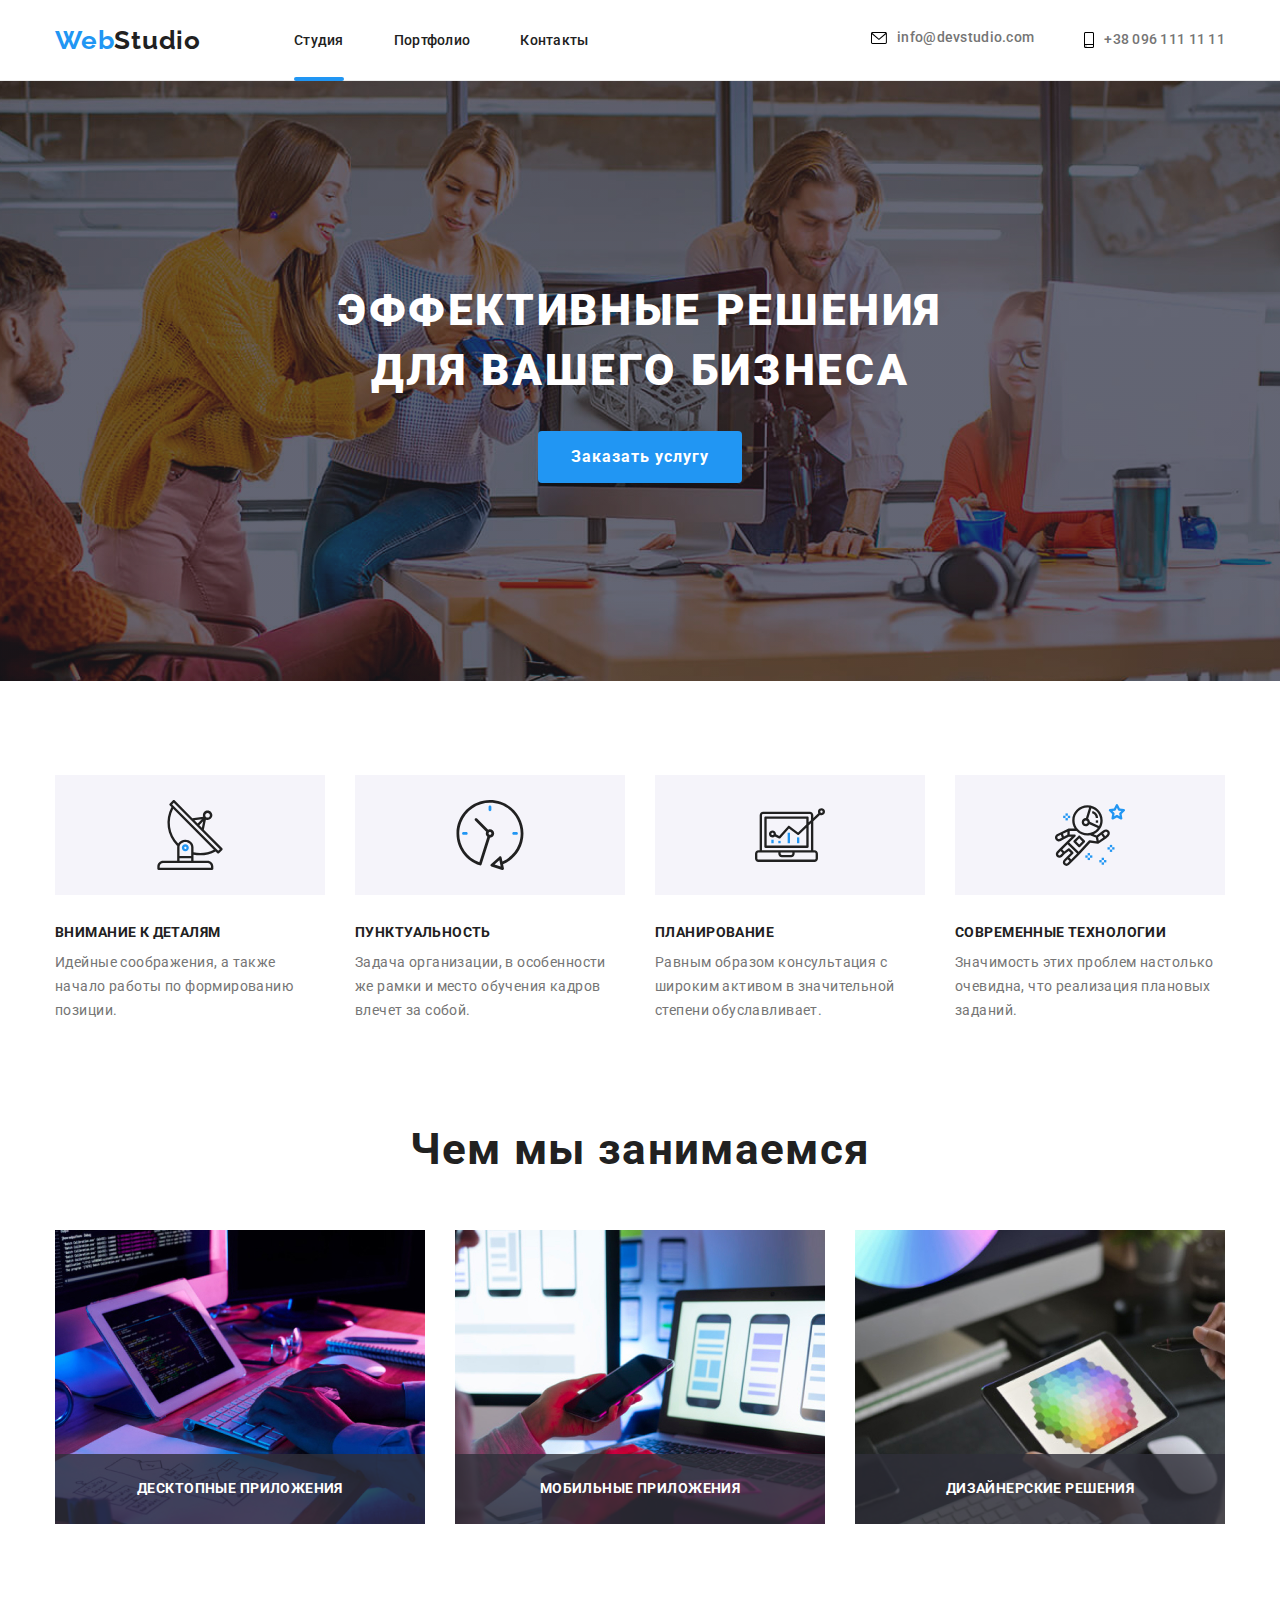
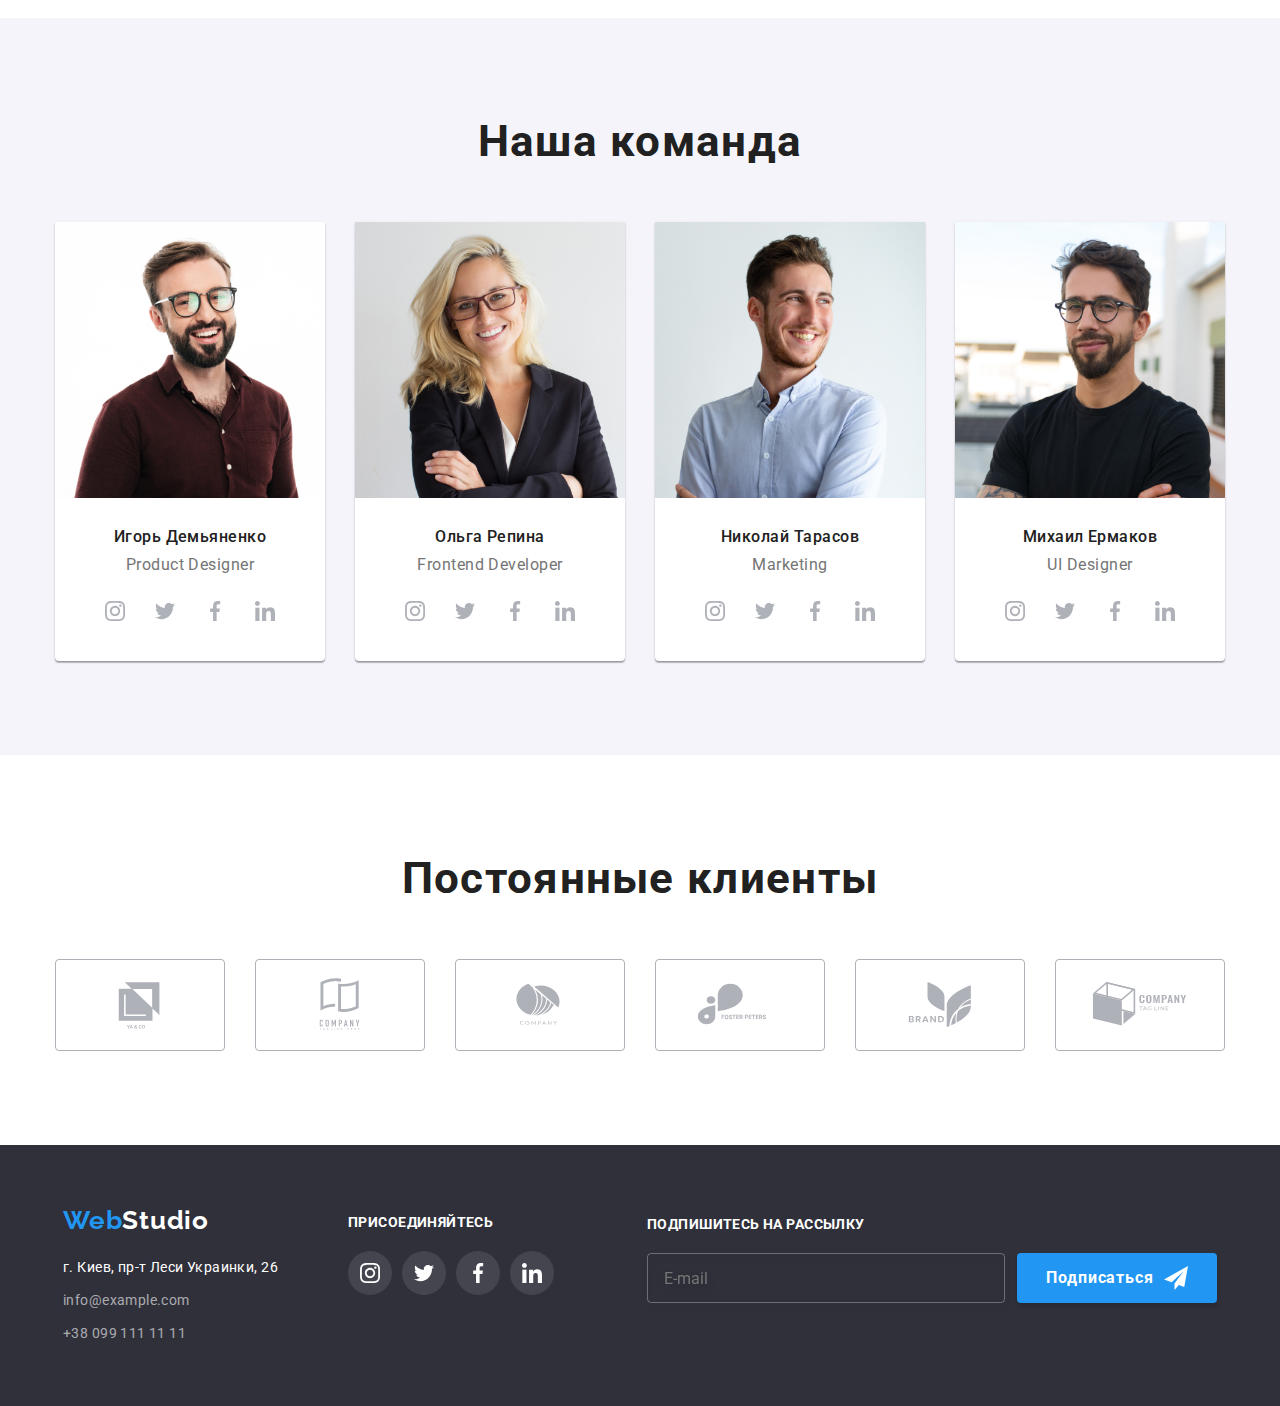
==== commit 0b80b44f: "Адаптив_финал" ====
--- a/index.html
+++ b/index.html
@@ -60,16 +60,16 @@
             </div>
 
         </div>
-        <div class="container container-nav">
+        <div class="container">
             <nav class="navigation">
-                <div class="navigation__mobile-menu">
+                
                     <a href="./index.html" lang="en" class="navigation__logo link"><span
                             class="logo">Web</span>Studio</a>
                     <button type="button" class="navigation__mobile-btn" data-menu-open><svg class="" width="40px"
                             heigth="40px">
                             <use href="./images/symbol-defs.svg#icon-menu_40px"></use>
                         </svg></button>
-                </div>
+                
                 <ul class="navigation__list list">
                     <li class="navigation__item"><a href="./index.html" class="navigation__link current link">Студия</a>
                     </li>
@@ -77,7 +77,7 @@
                     </li>
                     <li class="navigation__item"><a href="" class="navigation__link link">Контакты</a></li>
                 </ul>
-            </nav>
+            
             <ul class="contacts  list">
                 <li class="contacts__item"><a href="maito:info@devstudio.com" class="contacts__link link"> <svg
                             class="contacts__icon-svg" width="16" height="12">
@@ -89,6 +89,7 @@
                         </svg>+38 096 111 11 11</a>
                 </li>
             </ul>
+            </nav>
         </div>
     </header>
     <main>
--- a/css/main.min.css
+++ b/css/main.min.css
@@ -1 +1 @@
-:root{--primary-text-color: #757575;--title-text-color: #212121;--accent-text-color: #2196F3}*{box-sizing:border-box}h1,h2,h3,h4,h5,h6,ul,li,p{margin:0;padding-left:0}img{max-width:100%;display:block}body{color:var(--primary-text-color);background-color:#fff;font-family:"Roboto",sans-serif}.container{width:100%;margin-right:auto;margin-left:auto;padding-left:15px;padding-right:15px}@media screen and (min-width: 480px){.container{width:480px}}@media screen and (min-width: 768px){.container{width:768px}}@media screen and (min-width: 1200px){.container{width:1200px}}.container-nav{display:flex;align-items:center;height:80px}.visually-hidden{position:absolute;white-space:nowrap;width:1px;height:1px;overflow:hidden;border:0;padding:0;clip:rect(0 0 0 0);-webkit-clip-path:inset(50%);clip-path:inset(50%);margin:-1px}.list{list-style:none}.link{text-decoration:none}.logo{color:var(--accent-text-color)}.header{border-bottom:1px solid #ececec}.navigation{display:flex}.navigation__logo{color:var(--title-text-color);font-family:"Raleway";font-style:normal;font-weight:700;font-size:26px;line-height:1,19;letter-spacing:.03em;margin-right:0}@media screen and (min-width: 480px){.navigation__logo{margin-right:0}}@media screen and (min-width: 768px){.navigation__logo{margin-right:88px}}@media screen and (min-width: 1200px){.navigation__logo{margin-right:93px}}.navigation__list{display:none;align-items:center;gap:50px}@media screen and (min-width: 480px){.navigation__list{display:none}}@media screen and (min-width: 768px){.navigation__list{display:flex}}@media screen and (min-width: 1200px){.navigation__list{display:flex}}.navigation__mobile-menu{display:flex;align-items:center;justify-content:flex-end}.navigation__mobile-btn{border:none;background-color:rgba(0,0,0,0);margin-left:auto;padding:0;margin-left:276px;display:block}@media screen and (min-width: 480px){.navigation__mobile-btn{display:block}}@media screen and (min-width: 768px){.navigation__mobile-btn{display:none}}@media screen and (min-width: 1200px){.navigation__mobile-btn{display:none}}.navigation__link{color:var(--title-text-color);font-style:"Roboto";font-weight:500;font-size:14px;line-height:1.14;letter-spacing:.02em;transition:color 250ms cubic-bezier(0.4, 0, 0.2, 1);position:relative}.navigation__link::after{content:"";position:absolute;width:100%;height:4px;border-radius:2px;background-color:var(--accent-text-color);top:45px;display:block;opacity:0}.navigation__link.current::after{content:"";position:absolute;width:100%;height:4px;border-radius:2px;background-color:var(--accent-text-color);top:45px;display:block;opacity:1}.navigation__link:hover::after{opacity:1}.navigation__link:hover,.navigation__link:focus{color:var(--accent-text-color)}.contacts__link{color:var(--primary-text-color);font-weight:500;font-size:14px;line-height:1.14px;letter-spacing:.02em;display:flex;align-items:center;transition:color 250ms cubic-bezier(0.4, 0, 0.2, 1)}.contacts__link:hover,.contacts__link:focus{color:var(--accent-text-color)}.contacts__link:hover .contacts__icon-svg,.contacts__link:focus .contacts__icon-svg{fill:var(--accent-text-color)}.contacts{display:none;margin-left:auto;gap:50px}@media screen and (min-width: 480px){.contacts{display:none}}@media screen and (min-width: 768px){.contacts{display:flex;flex-direction:column;gap:10px}}@media screen and (min-width: 1200px){.contacts{display:flex;flex-direction:row;gap:50px}}.contacts__icon-svg{margin-right:10px;transition:fill 250ms cubic-bezier(0.4, 0, 0.2, 1)}.contacts__icon-svg:hover,.contacts__icon-svg:focus{fill:var(--accent-text-color)}.mobile-nav{position:fixed;z-index:1;width:100%;height:100%;background-color:#fff;box-shadow:0px 4px 8px rgba(0,0,0,.04),0px 2px 4px rgba(0,0,0,.08),0px 1px 3px rgba(0,0,0,.16);display:flex;flex-direction:column;justify-content:space-between;padding:48px 40px}.mobile-nav.is-hidden{opacity:0;visibility:hidden;pointer-events:none}.mobile-nav__btn{position:absolute;top:21px;right:21px;border:none;background-color:rgba(0,0,0,0)}.mobile-nav__list{display:flex;flex-direction:column;gap:32px}.mobile-nav__link{font-weight:500;font-size:40px;line-height:47px;letter-spacing:.02em;color:#000}.mobile-nav__link:hover,.mobile-nav__link:focus{color:var(--accent-text-color)}.mobile-nav__contacts{display:flex;flex-direction:column;gap:64px}.mobile-nav__connects{display:flex;flex-direction:column;gap:32px}.mobile-nav__tel{font-weight:500;font-size:34px;line-height:1.17;letter-spacing:.02em;color:#2196f3}.mobile-nav__mail{font-weight:500;font-size:24px;line-height:28px;letter-spacing:.02em;color:#757575}.mobile-nav__soc-list{display:flex}.mobile-nav_soc-item{display:flex;justify-content:center;align-items:center}.mobile-nav__soc-link{font-weight:500;font-size:18px;line-height:1.22;letter-spacing:.02em;color:#2196f3;margin:0}.mobile-nav_line{width:22px;height:0px;border:1px solid rgba(33,33,33,.2);transform:rotate(90deg)}.hero{background-color:#2f303a;height:400px;padding-top:118px;background-image:linear-gradient(rgba(47, 48, 58, 0.4), rgba(47, 48, 58, 0.4)),url(../images/header-mobile.jpg);background-repeat:no-repeat;background-position:center;background-size:cover;margin:0 auto}@media(min-device-pixel-ratio: 2),(-webkit-min-device-pixel-ratio: 2),(min-resolution: 192dpi),(min-resolution: 2dppx){.hero{background-image:url("../images/Img@2x.jpg")}}@media screen and (min-width: 480px){.hero{background-image:linear-gradient(rgba(47, 48, 58, 0.4), rgba(47, 48, 58, 0.4)),url(../images/header-mobile.jpg);height:400px;padding-top:118px}}@media screen and (min-width: 480px)and (min-device-pixel-ratio: 2),screen and (min-width: 480px)and (-webkit-min-device-pixel-ratio: 2),screen and (min-width: 480px)and (min-resolution: 192dpi),screen and (min-width: 480px)and (min-resolution: 2dppx){.hero{background-image:url("../images/Img@2x.jpg")}}@media screen and (min-width: 768px){.hero{background-image:linear-gradient(rgba(47, 48, 58, 0.4), rgba(47, 48, 58, 0.4)),url(../images/header-tablet.jpg);height:400px;padding-top:118px}}@media screen and (min-width: 768px)and (min-device-pixel-ratio: 2),screen and (min-width: 768px)and (-webkit-min-device-pixel-ratio: 2),screen and (min-width: 768px)and (min-resolution: 192dpi),screen and (min-width: 768px)and (min-resolution: 2dppx){.hero{background-image:url("../images/Img@2x.jpg")}}@media screen and (min-width: 1200px){.hero{background-image:linear-gradient(rgba(47, 48, 58, 0.4), rgba(47, 48, 58, 0.4)),url(../images/hero-bg.jpg);height:600px;padding-top:200px;max-width:1600px}}@media screen and (min-width: 1200px)and (min-device-pixel-ratio: 2),screen and (min-width: 1200px)and (-webkit-min-device-pixel-ratio: 2),screen and (min-width: 1200px)and (min-resolution: 192dpi),screen and (min-width: 1200px)and (min-resolution: 2dppx){.hero{background-image:url("../images/Img@2x.jpg")}}.hero__title{color:#fff;font-weight:900;font-size:21px;line-height:1.62;text-align:center;letter-spacing:.06em;text-transform:uppercase}@media screen and (min-width: 480px){.hero__title{font-size:26px;line-height:1.62}}@media screen and (min-width: 768px){.hero__title{font-size:26px;line-height:1.62}}@media screen and (min-width: 1200px){.hero__title{font-size:44px;line-height:1.36}}.hero__button{font-family:"Roboto";cursor:pointer;color:#fff;background-color:var(--accent-text-color);font-weight:700;font-size:16px;line-height:1.88;text-align:center;letter-spacing:.06em;padding:10px 24px;border-radius:4px;border:1px solid rgba(0,0,0,0);margin-top:30px;margin-left:auto;margin-right:auto;display:block}@media screen and (min-width: 480px){.hero__button{padding:10px 24px}}@media screen and (min-width: 768px){.hero__button{padding:10px 24px}}@media screen and (min-width: 1200px){.hero__button{padding:10px 32px}}.advanteges{padding-top:60px;padding-bottom:60px}@media screen and (min-width: 480px){.advanteges{padding-top:60px;padding-bottom:60px}}@media screen and (min-width: 768px){.advanteges{padding-top:60px;padding-bottom:60px}}@media screen and (min-width: 1200px){.advanteges{padding-top:94px;padding-bottom:94px}}.advanteges__list{display:flex;flex-wrap:wrap;justify-content:center;align-items:center;gap:30px}@media screen and (min-width: 480px){.advanteges__list{flex-wrap:wrap}}@media screen and (min-width: 768px){.advanteges__list{flex-wrap:wrap}}.advanteges__item{width:320px}@media screen and (min-width: 480px){.advanteges__item{width:450px}}@media screen and (min-width: 768px){.advanteges__item{width:354px}}@media screen and (min-width: 1200px){.advanteges__item{width:270px}}.advanteges__logo{width:300px;height:120px;background-color:#f5f4fa;display:flex;justify-content:center;margin-bottom:30px}@media screen and (min-width: 480px){.advanteges__logo{width:450px}}@media screen and (min-width: 768px){.advanteges__logo{width:354px}}@media screen and (min-width: 1200px){.advanteges__logo{width:270px}}.advanteges__title{color:var(--title-text-color);font-weight:700;font-size:14px;line-height:1.14;letter-spacing:.03em;text-transform:uppercase;margin-bottom:10px;text-align:center}@media screen and (min-width: 480px){.advanteges__title{text-align:center}}@media screen and (min-width: 768px){.advanteges__title{text-align:left}}@media screen and (min-width: 1200px){.advanteges__title{text-align:left}}.advanteges__text{font-size:14px;line-height:1.71;letter-spacing:.03em;height:75px}.working{padding-bottom:94px;display:none}@media screen and (min-width: 480px){.working{display:none}}@media screen and (min-width: 768px){.working{display:none}}@media screen and (min-width: 1200px){.working{display:block}}.working__anim{position:relative}.working__list{display:flex;justify-content:space-between}.working__text{display:flex;align-items:center;justify-content:center;width:370px;height:70px;position:absolute;bottom:0;left:0;color:#fff;font-weight:700;font-size:14px;line-height:1.14;text-align:center;letter-spacing:.03em;text-transform:uppercase;background-color:rgba(47,48,58,.8);transition:box-shadow 250ms cubic-bezier(0.4, 0, 0.2, 1)}.working__text:hover{box-shadow:0px 4px 4px rgba(0,0,0,.25)}.team{background-color:#f5f4fa;padding-top:60px;padding-bottom:60px}@media screen and (min-width: 480px){.team{padding-top:60px;padding-bottom:60px}}@media screen and (min-width: 768px){.team{padding-top:60px;padding-bottom:60px}}@media screen and (min-width: 1200px){.team{padding-top:94px;padding-bottom:94px}}.team__list{display:flex;flex-wrap:wrap;gap:30px;justify-content:center}.team__item{background-color:#fff;text-align:center;box-shadow:0px 1px 3px rgba(0,0,0,.12),0px 1px 1px rgba(0,0,0,.14),0px 2px 1px rgba(0,0,0,.2);border-radius:0px 0px 4px 4px;width:320px}@media screen and (min-width: 480px){.team__item{width:450px}}@media screen and (min-width: 768px){.team__item{width:354px}}@media screen and (min-width: 1200px){.team__item{width:270px}}.description{padding-top:30px;padding-bottom:30px;border-radius:0px 0px 4px 4px}.description__title{color:var(--title-text-color);font-weight:500;font-size:16px;line-height:1.18;letter-spacing:.03em;margin-bottom:10px}.description__text{color:var(--primary-text-color);font-size:16px;line-height:1.18;letter-spacing:.03em;margin-bottom:16px}.description__soc{display:flex;justify-content:center;gap:10px}.description__icon{fill:#afb1b8;transition:fill 250ms cubic-bezier(0.4, 0, 0.2, 1)}.description__link{width:40px;height:40px;border-radius:50%;background-color:#fff;display:flex;align-items:center;justify-content:center;transition:background-color 250ms cubic-bezier(0.4, 0, 0.2, 1)}.description__link:hover,.description__link:focus{background-color:var(--accent-text-color)}.team__main,.working__title{color:var(--title-text-color);font-weight:700;font-size:28px;line-height:1.17;letter-spacing:.03em;margin-bottom:30px;text-align:center}@media screen and (min-width: 480px){.team__main,.working__title{font-size:28px;line-height:1.17;margin-bottom:30px}}@media screen and (min-width: 768px){.team__main,.working__title{font-size:28px;line-height:1.17;margin-bottom:30px}}@media screen and (min-width: 1200px){.team__main,.working__title{font-size:44px;line-height:1.36;margin-bottom:50px}}.description__link:hover .description__icon,.description__link:focus .description__icon{fill:#fff}.customers{padding-top:94px}@media screen and (min-width: 480px){.customers{padding-top:60px;padding-bottom:60px}}@media screen and (min-width: 768px){.customers{padding-top:60px;padding-bottom:60px}}@media screen and (min-width: 1200px){.customers{padding-top:94px;padding-bottom:94px}}.customers-title{margin-bottom:50px;text-align:center;font-weight:700;font-size:36px;line-height:1.16;text-align:center;letter-spacing:.03em;color:var(--title-text-color)}@media screen and (min-width: 480px){.customers-title{font-size:28px;line-height:1.17;margin-bottom:30px}}@media screen and (min-width: 768px){.customers-title{font-size:28px;line-height:1.17;margin-bottom:30px}}@media screen and (min-width: 1200px){.customers-title{font-size:44px;line-height:1.36;margin-bottom:50px}}.customers-list{display:flex;justify-content:center;gap:30px;flex-wrap:wrap}.customers-item-link{display:flex;width:210px;height:92px;border:1px solid #afb1b8;border-radius:4px;justify-content:center;align-items:center;transition:border 250ms cubic-bezier(0.4, 0, 0.2, 1)}@media screen and (min-width: 480px){.customers-item-link{width:210px}}@media screen and (min-width: 768px){.customers-item-link{width:226px}}@media screen and (min-width: 1200px){.customers-item-link{width:170px}}.customers-item-link:hover,.customers-item-link :focus{border:1px solid var(--accent-text-color)}.customers-item-link:focus .customers-logo,.customers-item-link:hover .customers-logo{fill:var(--accent-text-color)}.customers-logo{fill:#afb1b8;transition:fill 250ms cubic-bezier(0.4, 0, 0.2, 1)}.portfolio{padding-top:60px;padding-bottom:40px}@media screen and (min-width: 480px){.portfolio{padding-top:60px;padding-bottom:40px}}@media screen and (min-width: 768px){.portfolio{padding-top:60px;padding-bottom:60px}}@media screen and (min-width: 1200px){.portfolio{padding-top:94px;padding-bottom:50px}}.portfolio-list{justify-content:left;display:flex;flex-wrap:wrap;gap:8px}@media screen and (min-width: 480px){.portfolio-list{justify-content:left}}@media screen and (min-width: 768px){.portfolio-list{justify-content:center}}@media screen and (min-width: 1200px){.portfolio-list{justify-content:center}}.portfolio-btn{cursor:pointer;color:var(--title-text-color);background-color:#f5f4fa;font-weight:500;font-size:16px;line-height:1.62;text-align:center;letter-spacing:.03em;font-family:inherit;padding-top:6px;padding-bottom:6px;padding-left:22px;padding-right:22px;border:0;border-radius:4px;transition:background-color 250ms cubic-bezier(0.4, 0, 0.2, 1),box-shadow 250ms cubic-bezier(0.4, 0, 0.2, 1),color 250ms cubic-bezier(0.4, 0, 0.2, 1)}.portfolio-btn:hover,.portfolio-btn:focus{color:#fff;background-color:var(--accent-text-color);box-shadow:0px 3px 1px rgba(0,0,0,.1),0px 1px 2px rgba(0,0,0,.08),0px 2px 2px rgba(0,0,0,.12)}.projects{margin-top:40px}@media screen and (min-width: 480px){.projects{margin-top:40px}}@media screen and (min-width: 768px){.projects{margin-top:30px}}@media screen and (min-width: 1200px){.projects{margin-top:50px}}.portfolio-projeсts{display:flex;flex-wrap:wrap;gap:30px}.portfolio-projects-item{width:320px;transition:box-shadow 250ms cubic-bezier(0.4, 0, 0.2, 1)}@media screen and (min-width: 480px){.portfolio-projects-item{width:450px}}@media screen and (min-width: 768px){.portfolio-projects-item{width:354px}}@media screen and (min-width: 1200px){.portfolio-projects-item{width:370px}}.portfolio-imj-wrap{position:relative;overflow:hidden}.portfolio-imj-text{padding:63px 24px 63px 24px;position:absolute;top:0;left:0;height:100%;font-weight:400;font-size:18px;line-height:1.56;letter-spacing:.03em;color:#fff;background-color:rgba(33,150,243,.9);transform:translateY(100%);transition:250ms cubic-bezier(0.4, 0, 0.2, 1)}.portfolio-projects-item:hover,.portfolio-projects-item:focus{box-shadow:0px 1px 1px rgba(0,0,0,.12),0px 4px 4px rgba(0,0,0,.06),1px 4px 6px rgba(0,0,0,.16)}.portfolio-projects-item:hover .portfolio-imj-text{transform:translateY(0%)}.portfolio-projects-description{padding-top:20px;padding-bottom:20px;padding-left:24px;border:1px solid #eee}.portfolio-title{color:var(--title-text-color);font-weight:700;font-size:18px;line-height:2;letter-spacing:.06em;margin-bottom:4px}.portfolio-text{color:var(--primary-text-color);font-size:16px;line-height:1.88;letter-spacing:.03em}.footer{background-color:#2f303a;padding-top:60px;padding-bottom:60px}.footer-display{display:flex;flex-wrap:wrap;justify-content:center;gap:60px}@media screen and (min-width: 480px){.footer-display{flex-wrap:wrap}}@media screen and (min-width: 768px){.footer-display{flex-wrap:wrap}}@media screen and (min-width: 1200px){.footer-display{flex-wrap:nowrap}}.footer-block{display:flex;justify-content:center;flex-direction:column}.footer-logo{color:#fff;font-family:"Raleway";font-style:normal;font-weight:700;font-size:26px;line-height:31px;letter-spacing:.03em;margin:0;padding-left:37px}@media screen and (min-width: 480px){.footer-logo{padding-left:37px}}@media screen and (min-width: 768px){.footer-logo{padding-left:37px}}@media screen and (min-width: 1200px){.footer-logo{padding-left:0px}}.footer-adress{margin-top:20px}.footer-item{margin-top:9px;text-align:center}@media screen and (min-width: 480px){.footer-item{text-align:center}}@media screen and (min-width: 768px){.footer-item{text-align:center}}@media screen and (min-width: 1200px){.footer-item{text-align:left}}.footer-map,.footer-link{color:#fff;font-weight:400;font-size:14px;line-height:1.71;letter-spacing:.03em;font-style:normal;transition:color 250ms cubic-bezier(0.4, 0, 0.2, 1)}.footer-link{color:rgba(255,255,255,.6)}.footer-link:hover,.footer-link:focus{color:var(--accent-text-color)}.footer-map:hover,.footer-map:focus{color:var(--accent-text-color)}.footer-join-soc{margin-left:0;margin-top:0}@media screen and (min-width: 480px){.footer-join-soc{margin-left:0;margin-top:0}}@media screen and (min-width: 768px){.footer-join-soc{margin-left:105px;margin-top:5px}}@media screen and (min-width: 1200px){.footer-join-soc{margin-left:10px;margin-top:10px}}.footer-title,.footer .mailinglist-title{color:#fff;margin-bottom:20px;font-weight:700;font-size:14px;line-height:1.14;letter-spacing:.03em;text-transform:uppercase;text-align:center}@media screen and (min-width: 480px){.footer-title,.footer .mailinglist-title{text-align:center}}@media screen and (min-width: 768px){.footer-title,.footer .mailinglist-title{text-align:center}}@media screen and (min-width: 1200px){.footer-title,.footer .mailinglist-title{text-align:left}}.footer-soc{display:flex;justify-content:center;align-items:center;gap:10px}.footer-soc-link{height:44px;width:44px;border-radius:50%;background-color:rgba(255,255,255,.1);display:flex;justify-content:center;align-items:center;transition:background-color 250ms cubic-bezier(0.4, 0, 0.2, 1)}.footer-soc-link:hover,.footer-soc-link:focus{background-color:var(--accent-text-color)}.footer-soc-icon{fill:#fff}.mailinglist{margin-left:0;margin-top:0}@media screen and (min-width: 480px){.mailinglist{margin-left:0;margin-top:0}}@media screen and (min-width: 1200px){.mailinglist{margin-left:33px;margin-top:12px}}.mailinglist-email{width:100%;height:50px;border:1px solid rgba(255,255,255,.3);filter:drop-shadow(0px 4px 4px rgba(0, 0, 0, 0.15));border-radius:4px;background-color:rgba(0,0,0,0);color:#fff;padding-left:16px}@media screen and (min-width: 480px){.mailinglist-email{width:450px}}@media screen and (min-width: 768px){.mailinglist-email{width:450px}}@media screen and (min-width: 1200px){.mailinglist-email{width:358px}}.mailinglist-email::-moz-placeholder{padding:0}.mailinglist-email:-ms-input-placeholder{padding:0}.mailinglist-email::placeholder{padding:0}.mailinglist-form{display:flex;flex-wrap:wrap;align-items:center;gap:20px}@media screen and (min-width: 480px){.mailinglist-form{gap:20px}}@media screen and (min-width: 768px){.mailinglist-form{gap:20px;flex-direction:column}}@media screen and (min-width: 1200px){.mailinglist-form{gap:12px;flex-direction:row}}.mailinglist-svg{background-image:url(../images/icon\ send.svg);width:24px;height:24px}.button-signin{width:200px;height:50px;background-color:var(--accent-text-color);font-weight:700;font-size:16px;line-height:1.88;letter-spacing:.06em;color:#fff;box-shadow:0px 4px 4px rgba(0,0,0,.15);border-radius:4px;border:none;display:flex;justify-content:center;gap:10px;align-items:center;cursor:pointer;margin-left:auto;margin-right:auto}.backdrop{background-color:rgba(0,0,0,.2);width:100%;height:100%;position:fixed;top:0;left:0;opacity:1;transition:opacity 250ms cubic-bezier(0.4, 0, 0.2, 1),visibility 250ms}.backdrop.is-hidden{opacity:0;visibility:hidden;pointer-events:none}.backdrop.is-hidden.modal{transform:translate(-50%, -50%) scale(0)}.modal{position:absolute;width:320px;height:609px;top:50%;left:50%;background-color:#fff;transform:translate(-50%, -50%) scale(1);transition:scale 250ms cubic-bezier(0.4, 0, 0.2, 1);box-shadow:0px 1px 3px rgba(0,0,0,.12),0px 1px 1px rgba(0,0,0,.14),0px 2px 1px rgba(0,0,0,.2);border-radius:4px;padding:40px}@media screen and (min-width: 480px){.modal{width:450px;height:609px}}@media screen and (min-width: 768px){.modal{width:450px;height:609px}}@media screen and (min-width: 1200px){.modal{width:528px;height:581px}}.modal-btn{display:flex;width:30px;height:30px;border-radius:50%;justify-content:center;align-items:center;border:1px solid rgba(0,0,0,.1);background-color:#fff;position:absolute;top:8px;right:8px;cursor:pointer;font-family:"Roboto"}.modal-title{font-weight:700;font-size:20px;line-height:1.15;text-align:center;letter-spacing:.03em;color:#212121;margin-bottom:12px}.form-field{position:relative;margin-bottom:10px}.input-title{font-weight:400;font-size:12px;line-height:1.16;letter-spacing:.01em;color:#757575;display:block;margin-bottom:4px}.form-input{width:100%;height:40px;border:1px solid rgba(33,33,33,.2);border-radius:4px;padding-left:42px;outline:none}.form-input:focus{border-color:var(--accent-text-color)}.form-input:focus+.form-svg{fill:#2196f3}.form-svg{position:absolute;left:12px;top:50%}.modal-comment{width:100%;height:120px;border:1px solid rgba(33,33,33,.2);border-radius:4px;resize:none;font-weight:400;font-size:12px;line-height:1.16;letter-spacing:.01em;color:var(--primary-text-color);padding:12px;outline:none}.modal-comment:focus{border-color:var(--accent-text-color)}.modal-comment::-moz-placeholder{font-weight:400;font-size:12px;line-height:1.16;letter-spacing:.01em;color:rgba(117,117,117,.5)}.modal-comment:-ms-input-placeholder{font-weight:400;font-size:12px;line-height:1.16;letter-spacing:.01em;color:rgba(117,117,117,.5)}.modal-comment::placeholder{font-weight:400;font-size:12px;line-height:1.16;letter-spacing:.01em;color:rgba(117,117,117,.5)}.button-send{margin-left:auto;margin-right:auto;margin-top:30px;display:block;width:200px;height:50px;color:#fff;background-color:var(--accent-text-color);box-shadow:0px 4px 4px rgba(0,0,0,.15);border-radius:4px;border:none;cursor:pointer;font-family:"Roboto";font-weight:700;font-size:16px;line-height:1.88;letter-spacing:.06em}.policy-svg{fill:rgba(0,0,0,0)}.form-policy:checked+.check-text span{background-color:var(--accent-text-color);border-color:var(--accent-text-color)}.form-policy:checked+.check-text .policy-svg{fill:#fff}.check-text{font-weight:400;font-size:12px;line-height:14px;letter-spacing:.03em;color:#757575;display:flex;align-items:center}@media screen and (min-width: 480px){.check-text{font-size:12px;line-height:14px}}@media screen and (min-width: 768px){.check-text{font-size:12px;line-height:14px}}@media screen and (min-width: 1200px){.check-text{font-size:14px;line-height:1.71}}.check-text span{width:16px;height:15px;border:2px solid #212121;border-radius:3px;align-items:center;justify-content:center;transition:background-color 250ms cubic-bezier(0.4, 0, 0.2, 1),border-color 250ms cubic-bezier(0.4, 0, 0.2, 1);margin-right:7px}.policy-link{color:var(--accent-text-color);margin-left:3px;display:inline-block}/*# sourceMappingURL=main.min.css.map */+:root{--primary-text-color: #757575;--title-text-color: #212121;--accent-text-color: #2196F3}*{box-sizing:border-box}h1,h2,h3,h4,h5,h6,ul,li,p{margin:0;padding-left:0}img{max-width:100%;display:block}body{color:var(--primary-text-color);background-color:#fff;font-family:"Roboto",sans-serif}.container{width:100%;margin-right:auto;margin-left:auto;padding-left:15px;padding-right:15px}@media screen and (min-width: 480px){.container{width:480px}}@media screen and (min-width: 768px){.container{width:768px}}@media screen and (min-width: 1200px){.container{width:1200px}}.container-nav{display:flex;align-items:center;height:80px}.visually-hidden{position:absolute;white-space:nowrap;width:1px;height:1px;overflow:hidden;border:0;padding:0;clip:rect(0 0 0 0);-webkit-clip-path:inset(50%);clip-path:inset(50%);margin:-1px}.list{list-style:none}.link{text-decoration:none}.logo{color:var(--accent-text-color)}.header{border-bottom:1px solid #ececec}.navigation{display:flex;align-items:center;height:80px}.navigation__logo{color:var(--title-text-color);font-family:"Raleway";font-style:normal;font-weight:700;font-size:26px;line-height:1.19;letter-spacing:.03em;margin-right:0}@media screen and (min-width: 480px){.navigation__logo{margin-right:0}}@media screen and (min-width: 768px){.navigation__logo{margin-right:88px}}@media screen and (min-width: 1200px){.navigation__logo{margin-right:93px}}.navigation__list{display:none;align-items:center;gap:50px}@media screen and (min-width: 480px){.navigation__list{display:none}}@media screen and (min-width: 768px){.navigation__list{display:flex}}@media screen and (min-width: 1200px){.navigation__list{display:flex}}.navigation__mobile-btn{border:none;background-color:rgba(0,0,0,0);margin-left:auto;padding:0}@media screen and (min-width: 480px){.navigation__mobile-btn{display:block}}@media screen and (min-width: 768px){.navigation__mobile-btn{display:none}}@media screen and (min-width: 1200px){.navigation__mobile-btn{display:none}}.navigation__link{color:var(--title-text-color);font-style:"Roboto";font-weight:500;font-size:14px;line-height:1.14;letter-spacing:.02em;transition:color 250ms cubic-bezier(0.4, 0, 0.2, 1);position:relative}.navigation__link::after{content:"";position:absolute;width:100%;height:4px;border-radius:2px;background-color:var(--accent-text-color);top:45px;display:block;opacity:0}.navigation__link.current::after{content:"";position:absolute;width:100%;height:4px;border-radius:2px;background-color:var(--accent-text-color);top:45px;display:block;opacity:1}.navigation__link:hover::after{opacity:1}.navigation__link:hover,.navigation__link:focus{color:var(--accent-text-color)}.contacts__link{color:var(--primary-text-color);font-weight:500;font-size:14px;line-height:1.14px;letter-spacing:.02em;display:flex;align-items:center;transition:color 250ms cubic-bezier(0.4, 0, 0.2, 1)}.contacts__link:hover,.contacts__link:focus{color:var(--accent-text-color)}.contacts__link:hover .contacts__icon-svg,.contacts__link:focus .contacts__icon-svg{fill:var(--accent-text-color)}.contacts{display:none;margin-left:auto;gap:50px}@media screen and (min-width: 480px){.contacts{display:none}}@media screen and (min-width: 768px){.contacts{display:flex;flex-direction:column;gap:10px}}@media screen and (min-width: 1200px){.contacts{display:flex;flex-direction:row;gap:50px}}.contacts__icon-svg{margin-right:10px;transition:fill 250ms cubic-bezier(0.4, 0, 0.2, 1)}.contacts__icon-svg:hover,.contacts__icon-svg:focus{fill:var(--accent-text-color)}.mobile-nav{position:fixed;z-index:1;width:100%;height:100%;background-color:#fff;box-shadow:0px 4px 8px rgba(0,0,0,.04),0px 2px 4px rgba(0,0,0,.08),0px 1px 3px rgba(0,0,0,.16);display:flex;flex-direction:column;justify-content:space-between;padding:48px 40px}.mobile-nav.is-hidden{opacity:0;visibility:hidden;pointer-events:none}.mobile-nav__btn{position:absolute;top:21px;right:21px;border:none;background-color:rgba(0,0,0,0)}.mobile-nav__list{display:flex;flex-direction:column;gap:32px}.mobile-nav__link{font-weight:500;font-size:40px;line-height:47px;letter-spacing:.02em;color:#000}.mobile-nav__link:hover,.mobile-nav__link:focus{color:var(--accent-text-color)}.mobile-nav__contacts{display:flex;flex-direction:column;gap:64px}.mobile-nav__connects{display:flex;flex-direction:column;gap:32px}.mobile-nav__tel{font-weight:500;font-size:34px;line-height:1.17;letter-spacing:.02em;color:#2196f3}.mobile-nav__mail{font-weight:500;font-size:24px;line-height:28px;letter-spacing:.02em;color:#757575}.mobile-nav__soc-list{display:flex}.mobile-nav_soc-item{display:flex;justify-content:center;align-items:center}.mobile-nav__soc-link{font-weight:500;font-size:18px;line-height:1.22;letter-spacing:.02em;color:#2196f3;margin:0}.mobile-nav_line{width:22px;height:0px;border:1px solid rgba(33,33,33,.2);transform:rotate(90deg)}.hero{background-color:#2f303a;height:400px;padding-top:118px;background-image:linear-gradient(rgba(47, 48, 58, 0.4), rgba(47, 48, 58, 0.4)),url(../images/header-mobile.jpg);background-repeat:no-repeat;background-position:center;background-size:cover;margin:0 auto}@media(min-device-pixel-ratio: 2),(-webkit-min-device-pixel-ratio: 2),(min-resolution: 192dpi),(min-resolution: 2dppx){.hero{background-image:linear-gradient(rgba(47, 48, 58, 0.4), rgba(47, 48, 58, 0.4)),url("../images/Img@2x.jpg")}}@media screen and (min-width: 480px){.hero{background-image:linear-gradient(rgba(47, 48, 58, 0.4), rgba(47, 48, 58, 0.4)),url(../images/header-mobile.jpg);height:400px;padding-top:118px}}@media screen and (min-width: 480px)and (min-device-pixel-ratio: 2),screen and (min-width: 480px)and (-webkit-min-device-pixel-ratio: 2),screen and (min-width: 480px)and (min-resolution: 192dpi),screen and (min-width: 480px)and (min-resolution: 2dppx){.hero{background-image:linear-gradient(rgba(47, 48, 58, 0.4), rgba(47, 48, 58, 0.4)),url("../images/Img@2x.jpg")}}@media screen and (min-width: 768px){.hero{background-image:linear-gradient(rgba(47, 48, 58, 0.4), rgba(47, 48, 58, 0.4)),url(../images/header-tablet.jpg);height:400px;padding-top:118px}}@media screen and (min-width: 768px)and (min-device-pixel-ratio: 2),screen and (min-width: 768px)and (-webkit-min-device-pixel-ratio: 2),screen and (min-width: 768px)and (min-resolution: 192dpi),screen and (min-width: 768px)and (min-resolution: 2dppx){.hero{background-image:linear-gradient(rgba(47, 48, 58, 0.4), rgba(47, 48, 58, 0.4)),url("../images/Img@2x.jpg")}}@media screen and (min-width: 1200px){.hero{background-image:linear-gradient(rgba(47, 48, 58, 0.4), rgba(47, 48, 58, 0.4)),url(../images/hero-bg.jpg);height:600px;padding-top:200px;max-width:1600px}}@media screen and (min-width: 1200px)and (min-device-pixel-ratio: 2),screen and (min-width: 1200px)and (-webkit-min-device-pixel-ratio: 2),screen and (min-width: 1200px)and (min-resolution: 192dpi),screen and (min-width: 1200px)and (min-resolution: 2dppx){.hero{background-image:linear-gradient(rgba(47, 48, 58, 0.4), rgba(47, 48, 58, 0.4)),url("../images/Img@2x.jpg")}}.hero__title{color:#fff;font-weight:900;font-size:21px;line-height:1.62;text-align:center;letter-spacing:.06em;text-transform:uppercase}@media screen and (min-width: 480px){.hero__title{font-size:26px;line-height:1.62}}@media screen and (min-width: 768px){.hero__title{font-size:26px;line-height:1.62}}@media screen and (min-width: 1200px){.hero__title{font-size:44px;line-height:1.36}}.hero__button{font-family:"Roboto";cursor:pointer;color:#fff;background-color:var(--accent-text-color);font-weight:700;font-size:16px;line-height:1.88;text-align:center;letter-spacing:.06em;padding:10px 24px;border-radius:4px;border:1px solid rgba(0,0,0,0);margin-top:30px;margin-left:auto;margin-right:auto;display:block}@media screen and (min-width: 480px){.hero__button{padding:10px 24px}}@media screen and (min-width: 768px){.hero__button{padding:10px 24px}}@media screen and (min-width: 1200px){.hero__button{padding:10px 32px}}.advanteges{padding-top:60px;padding-bottom:60px}@media screen and (min-width: 480px){.advanteges{padding-top:60px;padding-bottom:60px}}@media screen and (min-width: 768px){.advanteges{padding-top:60px;padding-bottom:60px}}@media screen and (min-width: 1200px){.advanteges{padding-top:94px;padding-bottom:94px}}.advanteges__list{display:flex;flex-wrap:wrap;justify-content:center;align-items:center;gap:30px}.advanteges__item{width:100%}@media screen and (min-width: 480px){.advanteges__item{width:450px}}@media screen and (min-width: 768px){.advanteges__item{width:354px}}@media screen and (min-width: 1200px){.advanteges__item{width:270px}}.advanteges__logo{width:100%;height:120px;background-color:#f5f4fa;display:flex;justify-content:center;margin-bottom:30px}@media screen and (min-width: 480px){.advanteges__logo{width:450px}}@media screen and (min-width: 768px){.advanteges__logo{width:354px}}@media screen and (min-width: 1200px){.advanteges__logo{width:270px}}.advanteges__title{color:var(--title-text-color);font-weight:700;font-size:14px;line-height:1.14;letter-spacing:.03em;text-transform:uppercase;margin-bottom:10px;text-align:center}@media screen and (min-width: 480px){.advanteges__title{text-align:center}}@media screen and (min-width: 768px){.advanteges__title{text-align:left}}@media screen and (min-width: 1200px){.advanteges__title{text-align:left}}.advanteges__text{font-size:14px;line-height:1.71;letter-spacing:.03em;height:75px}.working{padding-bottom:94px;display:none}@media screen and (min-width: 480px){.working{display:none}}@media screen and (min-width: 768px){.working{display:none}}@media screen and (min-width: 1200px){.working{display:block}}.working__anim{position:relative}.working__list{display:flex;justify-content:space-between}.working__text{display:flex;align-items:center;justify-content:center;width:370px;height:70px;position:absolute;bottom:0;left:0;color:#fff;font-weight:700;font-size:14px;line-height:1.14;text-align:center;letter-spacing:.03em;text-transform:uppercase;background-color:rgba(47,48,58,.8);transition:box-shadow 250ms cubic-bezier(0.4, 0, 0.2, 1)}.working__text:hover{box-shadow:0px 4px 4px rgba(0,0,0,.25)}.team{background-color:#f5f4fa;padding-top:60px;padding-bottom:60px}@media screen and (min-width: 480px){.team{padding-top:60px;padding-bottom:60px}}@media screen and (min-width: 768px){.team{padding-top:60px;padding-bottom:60px}}@media screen and (min-width: 1200px){.team{padding-top:94px;padding-bottom:94px}}.team__list{display:flex;flex-wrap:wrap;gap:30px;justify-content:center}.team__item{background-color:#fff;text-align:center;box-shadow:0px 1px 3px rgba(0,0,0,.12),0px 1px 1px rgba(0,0,0,.14),0px 2px 1px rgba(0,0,0,.2);border-radius:0px 0px 4px 4px;width:320px}@media screen and (min-width: 480px){.team__item{width:450px}}@media screen and (min-width: 768px){.team__item{width:354px}}@media screen and (min-width: 1200px){.team__item{width:270px}}.description{padding-top:30px;padding-bottom:30px;border-radius:0px 0px 4px 4px}.description__title{color:var(--title-text-color);font-weight:500;font-size:16px;line-height:1.18;letter-spacing:.03em;margin-bottom:10px}.description__text{color:var(--primary-text-color);font-size:16px;line-height:1.18;letter-spacing:.03em;margin-bottom:16px}.description__soc{display:flex;justify-content:center;gap:10px}.description__icon{fill:#afb1b8;transition:fill 250ms cubic-bezier(0.4, 0, 0.2, 1)}.description__link{width:40px;height:40px;border-radius:50%;background-color:#fff;display:flex;align-items:center;justify-content:center;transition:background-color 250ms cubic-bezier(0.4, 0, 0.2, 1)}.description__link:hover,.description__link:focus{background-color:var(--accent-text-color)}.team__main,.working__title{color:var(--title-text-color);font-weight:700;font-size:28px;line-height:1.17;letter-spacing:.03em;margin-bottom:30px;text-align:center}@media screen and (min-width: 480px){.team__main,.working__title{font-size:28px;line-height:1.17;margin-bottom:30px}}@media screen and (min-width: 768px){.team__main,.working__title{font-size:28px;line-height:1.17;margin-bottom:30px}}@media screen and (min-width: 1200px){.team__main,.working__title{font-size:44px;line-height:1.36;margin-bottom:50px}}.description__link:hover .description__icon,.description__link:focus .description__icon{fill:#fff}.customers{padding-top:60px;padding-bottom:60px}@media screen and (min-width: 480px){.customers{padding-top:60px;padding-bottom:60px}}@media screen and (min-width: 768px){.customers{padding-top:60px;padding-bottom:60px}}@media screen and (min-width: 1200px){.customers{padding-top:94px;padding-bottom:94px}}.customers-title{margin-bottom:30px;text-align:center;font-weight:700;font-size:28px;line-height:1.17;text-align:center;letter-spacing:.03em;color:var(--title-text-color)}@media screen and (min-width: 480px){.customers-title{font-size:28px;line-height:1.17;margin-bottom:30px}}@media screen and (min-width: 768px){.customers-title{font-size:28px;line-height:1.17;margin-bottom:30px}}@media screen and (min-width: 1200px){.customers-title{font-size:44px;line-height:1.36;margin-bottom:50px}}.customers-list{display:flex;justify-content:center;gap:30px;flex-wrap:wrap}.customers-item-link{display:flex;width:210px;height:92px;border:1px solid #afb1b8;border-radius:4px;justify-content:center;align-items:center;transition:border 250ms cubic-bezier(0.4, 0, 0.2, 1)}@media screen and (min-width: 480px){.customers-item-link{width:210px}}@media screen and (min-width: 768px){.customers-item-link{width:226px}}@media screen and (min-width: 1200px){.customers-item-link{width:170px}}.customers-item-link:hover,.customers-item-link :focus{border:1px solid var(--accent-text-color)}.customers-item-link:focus .customers-logo,.customers-item-link:hover .customers-logo{fill:var(--accent-text-color)}.customers-logo{fill:#afb1b8;transition:fill 250ms cubic-bezier(0.4, 0, 0.2, 1)}.portfolio{padding-top:60px;padding-bottom:40px}@media screen and (min-width: 480px){.portfolio{padding-top:60px;padding-bottom:40px}}@media screen and (min-width: 768px){.portfolio{padding-top:60px;padding-bottom:60px}}@media screen and (min-width: 1200px){.portfolio{padding-top:94px;padding-bottom:50px}}.portfolio-list{justify-content:left;display:flex;flex-wrap:wrap;gap:8px}@media screen and (min-width: 480px){.portfolio-list{justify-content:left}}@media screen and (min-width: 768px){.portfolio-list{justify-content:center}}@media screen and (min-width: 1200px){.portfolio-list{justify-content:center}}.portfolio-btn{cursor:pointer;color:var(--title-text-color);background-color:#f5f4fa;font-weight:500;font-size:16px;line-height:1.62;text-align:center;letter-spacing:.03em;font-family:inherit;padding-top:6px;padding-bottom:6px;padding-left:22px;padding-right:22px;border:0;border-radius:4px;transition:background-color 250ms cubic-bezier(0.4, 0, 0.2, 1),box-shadow 250ms cubic-bezier(0.4, 0, 0.2, 1),color 250ms cubic-bezier(0.4, 0, 0.2, 1)}.portfolio-btn:hover,.portfolio-btn:focus{color:#fff;background-color:var(--accent-text-color);box-shadow:0px 3px 1px rgba(0,0,0,.1),0px 1px 2px rgba(0,0,0,.08),0px 2px 2px rgba(0,0,0,.12)}.projects{margin-top:40px}@media screen and (min-width: 480px){.projects{margin-top:40px}}@media screen and (min-width: 768px){.projects{margin-top:30px}}@media screen and (min-width: 1200px){.projects{margin-top:50px}}.portfolio-projeсts{display:flex;flex-wrap:wrap;gap:30px}.portfolio-projects-item{width:320px;transition:box-shadow 250ms cubic-bezier(0.4, 0, 0.2, 1)}@media screen and (min-width: 480px){.portfolio-projects-item{width:450px}}@media screen and (min-width: 768px){.portfolio-projects-item{width:354px}}@media screen and (min-width: 1200px){.portfolio-projects-item{width:370px}}.portfolio-imj-wrap{position:relative;overflow:hidden}.portfolio-imj-text{padding:63px 24px 63px 24px;position:absolute;top:0;left:0;height:100%;font-weight:400;font-size:18px;line-height:1.56;letter-spacing:.03em;color:#fff;background-color:rgba(33,150,243,.9);transform:translateY(100%);transition:250ms cubic-bezier(0.4, 0, 0.2, 1)}.portfolio-projects-item:hover,.portfolio-projects-item:focus{box-shadow:0px 1px 1px rgba(0,0,0,.12),0px 4px 4px rgba(0,0,0,.06),1px 4px 6px rgba(0,0,0,.16)}.portfolio-projects-item:hover .portfolio-imj-text{transform:translateY(0%)}.portfolio-projects-description{padding-top:20px;padding-bottom:20px;padding-left:24px;border:1px solid #eee}.portfolio-title{color:var(--title-text-color);font-weight:700;font-size:18px;line-height:2;letter-spacing:.06em;margin-bottom:4px}.portfolio-text{color:var(--primary-text-color);font-size:16px;line-height:1.88;letter-spacing:.03em}.footer{background-color:#2f303a;padding-top:60px;padding-bottom:60px}.footer-display{display:flex;flex-wrap:wrap;justify-content:center;gap:60px}@media screen and (min-width: 480px){.footer-display{flex-wrap:wrap}}@media screen and (min-width: 768px){.footer-display{flex-wrap:wrap}}@media screen and (min-width: 1200px){.footer-display{flex-wrap:nowrap}}.footer-block{display:flex;justify-content:center;flex-direction:column}.footer-logo{color:#fff;font-family:"Raleway";font-style:normal;font-weight:700;font-size:26px;line-height:31px;letter-spacing:.03em;margin:0;padding-left:37px}@media screen and (min-width: 480px){.footer-logo{padding-left:37px}}@media screen and (min-width: 768px){.footer-logo{padding-left:37px}}@media screen and (min-width: 1200px){.footer-logo{padding-left:0px}}.footer-adress{margin-top:20px}.footer-item{margin-top:9px;text-align:center}@media screen and (min-width: 480px){.footer-item{text-align:center}}@media screen and (min-width: 768px){.footer-item{text-align:center}}@media screen and (min-width: 1200px){.footer-item{text-align:left}}.footer-map,.footer-link{color:#fff;font-weight:400;font-size:14px;line-height:1.71;letter-spacing:.03em;font-style:normal;transition:color 250ms cubic-bezier(0.4, 0, 0.2, 1)}.footer-link{color:rgba(255,255,255,.6)}.footer-link:hover,.footer-link:focus{color:var(--accent-text-color)}.footer-map:hover,.footer-map:focus{color:var(--accent-text-color)}.footer-join-soc{margin-left:0;margin-top:0}@media screen and (min-width: 480px){.footer-join-soc{margin-left:0;margin-top:0}}@media screen and (min-width: 768px){.footer-join-soc{margin-left:105px;margin-top:5px}}@media screen and (min-width: 1200px){.footer-join-soc{margin-left:10px;margin-top:10px}}.footer-title,.footer .mailinglist-title{color:#fff;margin-bottom:20px;font-weight:700;font-size:14px;line-height:1.14;letter-spacing:.03em;text-transform:uppercase;text-align:center}@media screen and (min-width: 480px){.footer-title,.footer .mailinglist-title{text-align:center}}@media screen and (min-width: 768px){.footer-title,.footer .mailinglist-title{text-align:center}}@media screen and (min-width: 1200px){.footer-title,.footer .mailinglist-title{text-align:left}}.footer-soc{display:flex;justify-content:center;align-items:center;gap:10px}.footer-soc-link{height:44px;width:44px;border-radius:50%;background-color:rgba(255,255,255,.1);display:flex;justify-content:center;align-items:center;transition:background-color 250ms cubic-bezier(0.4, 0, 0.2, 1)}.footer-soc-link:hover,.footer-soc-link:focus{background-color:var(--accent-text-color)}.footer-soc-icon{fill:#fff}.mailinglist{margin-left:0;margin-top:0}@media screen and (min-width: 480px){.mailinglist{margin-left:0;margin-top:0}}@media screen and (min-width: 1200px){.mailinglist{margin-left:33px;margin-top:12px}}.mailinglist-email{width:100%;height:50px;border:1px solid rgba(255,255,255,.3);filter:drop-shadow(0px 4px 4px rgba(0, 0, 0, 0.15));border-radius:4px;background-color:rgba(0,0,0,0);color:#fff;padding-left:16px}@media screen and (min-width: 480px){.mailinglist-email{width:450px}}@media screen and (min-width: 768px){.mailinglist-email{width:450px}}@media screen and (min-width: 1200px){.mailinglist-email{width:358px}}.mailinglist-email::-moz-placeholder{padding:0}.mailinglist-email:-ms-input-placeholder{padding:0}.mailinglist-email::placeholder{padding:0}.mailinglist-form{display:flex;flex-wrap:wrap;align-items:center;gap:20px}@media screen and (min-width: 480px){.mailinglist-form{gap:20px}}@media screen and (min-width: 768px){.mailinglist-form{gap:20px;flex-direction:column}}@media screen and (min-width: 1200px){.mailinglist-form{gap:12px;flex-direction:row}}.mailinglist-svg{background-image:url(../images/icon\ send.svg);width:24px;height:24px}.button-signin{width:200px;height:50px;background-color:var(--accent-text-color);font-weight:700;font-size:16px;line-height:1.88;letter-spacing:.06em;color:#fff;box-shadow:0px 4px 4px rgba(0,0,0,.15);border-radius:4px;border:none;display:flex;justify-content:center;gap:10px;align-items:center;cursor:pointer;margin-left:auto;margin-right:auto}.backdrop{background-color:rgba(0,0,0,.2);width:100%;height:100%;position:fixed;top:0;left:0;opacity:1;transition:opacity 250ms cubic-bezier(0.4, 0, 0.2, 1),visibility 250ms}.backdrop.is-hidden{opacity:0;visibility:hidden;pointer-events:none}.backdrop.is-hidden.modal{transform:translate(-50%, -50%) scale(0)}.modal{position:absolute;width:320px;height:609px;top:50%;left:50%;background-color:#fff;transform:translate(-50%, -50%) scale(1);transition:scale 250ms cubic-bezier(0.4, 0, 0.2, 1);box-shadow:0px 1px 3px rgba(0,0,0,.12),0px 1px 1px rgba(0,0,0,.14),0px 2px 1px rgba(0,0,0,.2);border-radius:4px;padding:40px}@media screen and (min-width: 480px){.modal{width:450px;height:609px}}@media screen and (min-width: 768px){.modal{width:450px;height:609px}}@media screen and (min-width: 1200px){.modal{width:528px;height:581px}}.modal-btn{display:flex;width:30px;height:30px;border-radius:50%;justify-content:center;align-items:center;border:1px solid rgba(0,0,0,.1);background-color:#fff;position:absolute;top:8px;right:8px;cursor:pointer;font-family:"Roboto"}.modal-title{font-weight:700;font-size:20px;line-height:1.15;text-align:center;letter-spacing:.03em;color:#212121;margin-bottom:12px}.form-field{position:relative;margin-bottom:10px}.input-title{font-weight:400;font-size:12px;line-height:1.16;letter-spacing:.01em;color:#757575;display:block;margin-bottom:4px}.form-input{width:100%;height:40px;border:1px solid rgba(33,33,33,.2);border-radius:4px;padding-left:42px;outline:none}.form-input:focus{border-color:var(--accent-text-color)}.form-input:focus+.form-svg{fill:#2196f3}.form-svg{position:absolute;left:12px;top:50%}.modal-comment{width:100%;height:120px;border:1px solid rgba(33,33,33,.2);border-radius:4px;resize:none;font-weight:400;font-size:12px;line-height:1.16;letter-spacing:.01em;color:var(--primary-text-color);padding:12px;outline:none}.modal-comment:focus{border-color:var(--accent-text-color)}.modal-comment::-moz-placeholder{font-weight:400;font-size:12px;line-height:1.16;letter-spacing:.01em;color:rgba(117,117,117,.5)}.modal-comment:-ms-input-placeholder{font-weight:400;font-size:12px;line-height:1.16;letter-spacing:.01em;color:rgba(117,117,117,.5)}.modal-comment::placeholder{font-weight:400;font-size:12px;line-height:1.16;letter-spacing:.01em;color:rgba(117,117,117,.5)}.button-send{margin-left:auto;margin-right:auto;margin-top:30px;display:block;width:200px;height:50px;color:#fff;background-color:var(--accent-text-color);box-shadow:0px 4px 4px rgba(0,0,0,.15);border-radius:4px;border:none;cursor:pointer;font-family:"Roboto";font-weight:700;font-size:16px;line-height:1.88;letter-spacing:.06em}.policy-svg{fill:rgba(0,0,0,0)}.form-policy:checked+.check-text span{background-color:var(--accent-text-color);border-color:var(--accent-text-color)}.form-policy:checked+.check-text .policy-svg{fill:#fff}.check-text{font-weight:400;font-size:12px;line-height:14px;letter-spacing:.03em;color:#757575;display:flex;align-items:center}@media screen and (min-width: 480px){.check-text{font-size:12px;line-height:14px}}@media screen and (min-width: 768px){.check-text{font-size:12px;line-height:14px}}@media screen and (min-width: 1200px){.check-text{font-size:14px;line-height:1.71}}.check-text span{width:16px;height:15px;border:2px solid #212121;border-radius:3px;align-items:center;justify-content:center;transition:background-color 250ms cubic-bezier(0.4, 0, 0.2, 1),border-color 250ms cubic-bezier(0.4, 0, 0.2, 1);margin-right:7px}.policy-link{color:var(--accent-text-color);margin-left:3px;display:inline-block}/*# sourceMappingURL=main.min.css.map */